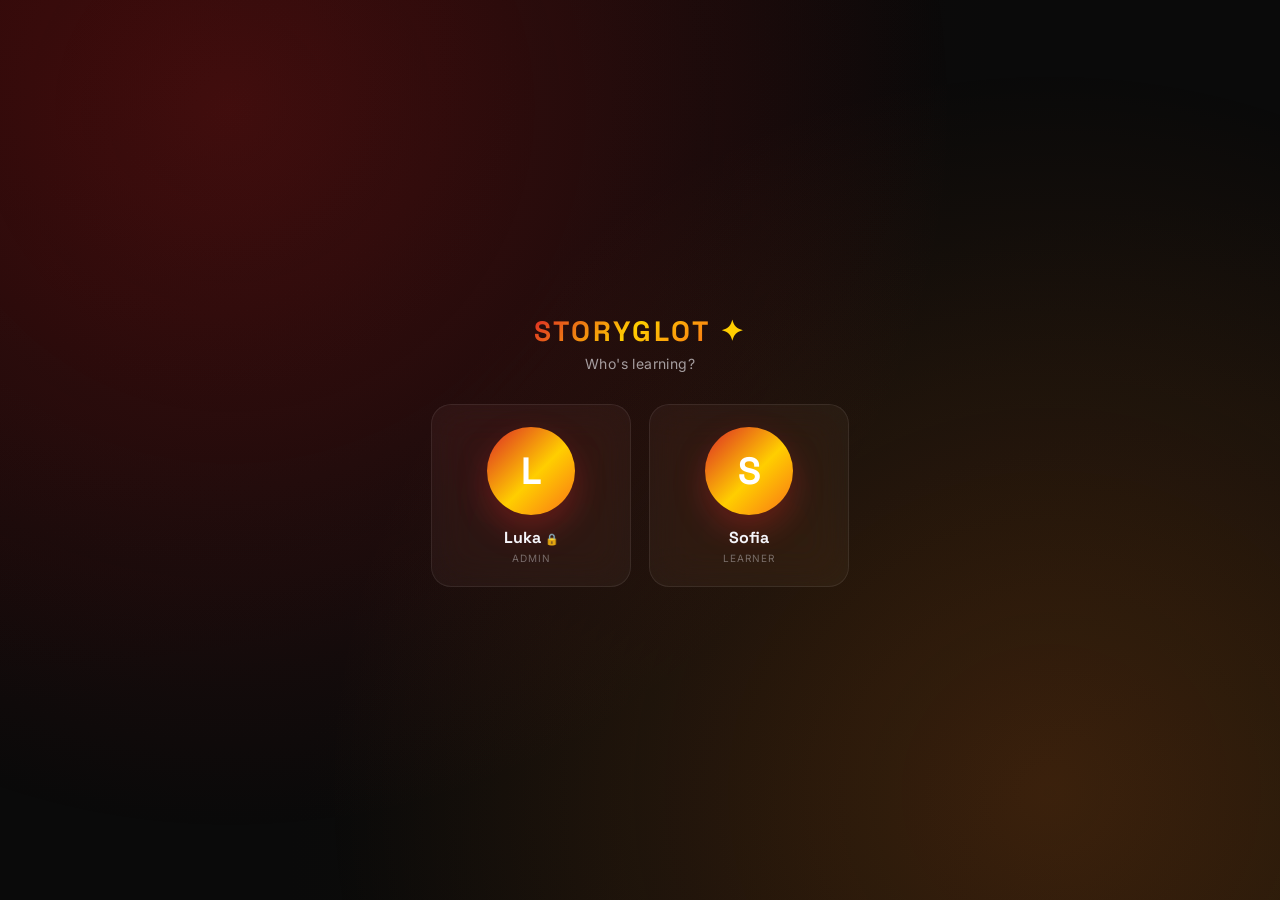
==== index.html @ e78dcaa6 "Add files via upload" ====
<!DOCTYPE html>
<html lang="en">
<head>
  <meta charset="UTF-8">
  <!-- iPad Safari: lock zoom, full-screen capable PWA-style -->
  <meta name="viewport" content="width=device-width, initial-scale=1.0, maximum-scale=1.0, user-scalable=no, viewport-fit=cover">
  <meta name="apple-mobile-web-app-capable" content="yes">
  <meta name="apple-mobile-web-app-status-bar-style" content="black-translucent">
  <meta name="apple-mobile-web-app-title" content="Storyglot">
  <meta name="theme-color" content="#0a0118">
  <link rel="apple-touch-icon" href="[data-uri]">
  <title>Storyglot ✦</title>
  <link rel="preconnect" href="https://fonts.googleapis.com">
  <link rel="preconnect" href="https://fonts.gstatic.com" crossorigin>
  <link href="https://fonts.googleapis.com/css2?family=Space+Grotesk:wght@400;500;600;700&family=Inter:wght@400;500;600&display=swap" rel="stylesheet">
  <style>
    /* ============================================================
       THEME — CSS variables, swapped at runtime per active language.
       applyTheme() in JS rewrites these on :root.
       ============================================================ */
    :root {
      --bg-from: #0a0118;
      --bg-via: #150030;
      --bg-to: #001428;
      --grad-1: #a855f7;
      --grad-2: #ec4899;
      --grad-3: #06b6d4;
      --accent: #a855f7;

      --text: #f5f5fa;
      --text-dim: rgba(245, 245, 250, 0.62);
      --text-soft: rgba(245, 245, 250, 0.38);

      --glass-bg: rgba(255, 255, 255, 0.04);
      --glass-bg-strong: rgba(255, 255, 255, 0.07);
      --glass-border: rgba(255, 255, 255, 0.08);

      --radius-lg: 20px;
      --radius-md: 14px;
      --radius-sm: 10px;
    }

    /* ============================================================
       RESET + BASE
       ============================================================ */
    * { box-sizing: border-box; -webkit-tap-highlight-color: transparent; }
    *:focus { outline: none; }

    html, body {
      margin: 0;
      padding: 0;
      min-height: 100vh;
      color: var(--text);
      font-family: 'Inter', system-ui, -apple-system, BlinkMacSystemFont, sans-serif;
      -webkit-font-smoothing: antialiased;
      -moz-osx-font-smoothing: grayscale;
      overflow-x: hidden;
      overscroll-behavior-y: none;
    }

    body {
      background:
        radial-gradient(ellipse at top left, var(--bg-via), transparent 55%),
        radial-gradient(ellipse at bottom right, var(--bg-to), transparent 55%),
        var(--bg-from);
      background-attachment: fixed;
    }

    /* Soft cosmic glow blobs that follow the active gradient. */
    body::before {
      content: '';
      position: fixed;
      inset: 0;
      pointer-events: none;
      z-index: 0;
      background:
        radial-gradient(circle at 18% 12%, color-mix(in srgb, var(--grad-1) 22%, transparent), transparent 55%),
        radial-gradient(circle at 82% 88%, color-mix(in srgb, var(--grad-3) 18%, transparent), transparent 55%);
    }

    button { font-family: inherit; cursor: pointer; }

    /* ============================================================
       LAYOUT
       ============================================================ */
    #app {
      position: relative;
      z-index: 1;
      max-width: 760px;
      margin: 0 auto;
      padding: 22px 16px 96px;
    }

    .row { display: flex; gap: 10px; }
    .row-tight { display: flex; gap: 6px; }
    .stack { display: flex; flex-direction: column; gap: 12px; }

    /* ============================================================
       GLASS / GRADIENT PRIMITIVES
       ============================================================ */
    .glass {
      background: var(--glass-bg);
      border: 1px solid var(--glass-border);
      backdrop-filter: blur(20px) saturate(140%);
      -webkit-backdrop-filter: blur(20px) saturate(140%);
      border-radius: var(--radius-lg);
    }

    .gradient-text {
      background: linear-gradient(135deg, var(--grad-1), var(--grad-2) 55%, var(--grad-3));
      -webkit-background-clip: text;
      background-clip: text;
      color: transparent;
      -webkit-text-fill-color: transparent;
    }

    .gradient-btn {
      display: inline-flex;
      align-items: center;
      justify-content: center;
      gap: 8px;
      padding: 12px 18px;
      border: none;
      border-radius: var(--radius-md);
      background: linear-gradient(135deg, var(--grad-1), var(--grad-2));
      color: #fff;
      font-family: 'Space Grotesk', sans-serif;
      font-weight: 600;
      font-size: 14px;
      letter-spacing: 0.3px;
      box-shadow: 0 10px 28px color-mix(in srgb, var(--grad-1) 35%, transparent);
      transition: transform 200ms ease, box-shadow 200ms ease, opacity 200ms ease;
    }
    .gradient-btn:active { transform: scale(0.97); }
    .gradient-btn[disabled] { opacity: 0.55; }

    .ghost-btn {
      background: var(--glass-bg);
      border: 1px solid var(--glass-border);
      color: var(--text);
      padding: 10px 14px;
      border-radius: var(--radius-md);
      font-family: 'Space Grotesk', sans-serif;
      font-weight: 500;
      font-size: 13px;
      transition: background 200ms ease, transform 200ms ease;
    }
    .ghost-btn:active { transform: scale(0.97); background: var(--glass-bg-strong); }

    .tag-pill {
      display: inline-block;
      background: rgba(255, 255, 255, 0.06);
      border: 1px solid var(--glass-border);
      padding: 4px 10px;
      border-radius: 999px;
      font-size: 10.5px;
      font-weight: 600;
      letter-spacing: 0.6px;
      text-transform: uppercase;
      color: var(--text-dim);
    }

    /* ============================================================
       HEADER
       ============================================================ */
    .app-header {
      display: flex;
      align-items: center;
      justify-content: space-between;
      margin-bottom: 16px;
    }

    .app-logo {
      font-family: 'Space Grotesk', sans-serif;
      font-size: 22px;
      font-weight: 700;
      letter-spacing: 2px;
    }

    .lang-pill {
      display: inline-flex;
      align-items: center;
      gap: 8px;
      padding: 7px 13px;
      background: var(--glass-bg);
      border: 1px solid var(--glass-border);
      border-radius: 999px;
      backdrop-filter: blur(20px);
      -webkit-backdrop-filter: blur(20px);
      font-family: 'Space Grotesk', sans-serif;
      font-size: 12px;
      font-weight: 600;
      letter-spacing: 0.6px;
      color: var(--text);
      text-transform: uppercase;
    }
    .lang-pill .flag { font-size: 16px; }

    /* ============================================================
       STATS ROW
       ============================================================ */
    .stats {
      display: grid;
      grid-template-columns: repeat(4, 1fr);
      gap: 8px;
      margin-bottom: 16px;
    }

    .stat-pill {
      background: var(--glass-bg);
      border: 1px solid var(--glass-border);
      border-radius: var(--radius-md);
      padding: 12px 8px 10px;
      text-align: center;
      backdrop-filter: blur(20px);
      -webkit-backdrop-filter: blur(20px);
    }
    .stat-pill .label {
      font-size: 9.5px;
      font-weight: 600;
      letter-spacing: 1.1px;
      text-transform: uppercase;
      color: var(--text-soft);
    }
    .stat-pill .value {
      margin-top: 4px;
      font-family: 'Space Grotesk', sans-serif;
      font-size: 22px;
      font-weight: 700;
      line-height: 1;
    }

    /* ============================================================
       TAB BAR
       ============================================================ */
    .tab-bar {
      display: grid;
      grid-template-columns: repeat(4, 1fr);
      gap: 4px;
      padding: 4px;
      background: var(--glass-bg);
      border: 1px solid var(--glass-border);
      border-radius: var(--radius-md);
      backdrop-filter: blur(20px);
      -webkit-backdrop-filter: blur(20px);
      margin-bottom: 18px;
    }
    .tab {
      padding: 10px 0;
      border: none;
      background: transparent;
      color: var(--text-dim);
      border-radius: var(--radius-sm);
      font-family: 'Space Grotesk', sans-serif;
      font-weight: 500;
      font-size: 13px;
      letter-spacing: 0.4px;
      transition: background 200ms ease, color 200ms ease;
    }
    .tab.active {
      background: linear-gradient(135deg, var(--grad-1), var(--grad-2));
      color: #fff;
      box-shadow: 0 6px 18px color-mix(in srgb, var(--grad-1) 30%, transparent);
    }

    /* ============================================================
       LIBRARY — story cards
       ============================================================ */
    .story-card {
      padding: 22px;
      margin-bottom: 14px;
      position: relative;
      overflow: hidden;
    }
    .story-card::before {
      content: '';
      position: absolute;
      top: -50%;
      right: -30%;
      width: 70%;
      height: 200%;
      background: radial-gradient(ellipse, color-mix(in srgb, var(--grad-2) 14%, transparent), transparent 70%);
      pointer-events: none;
    }
    .story-card .tags { margin-bottom: 10px; display: flex; gap: 6px; flex-wrap: wrap; }
    .story-card .story-title {
      font-family: 'Space Grotesk', sans-serif;
      font-size: 28px;
      font-weight: 700;
      line-height: 1.05;
      margin: 4px 0 6px;
    }
    .story-card .story-meta {
      font-size: 13px;
      color: var(--text-dim);
      margin-bottom: 14px;
    }
    .progress {
      height: 6px;
      background: rgba(255, 255, 255, 0.06);
      border-radius: 999px;
      overflow: hidden;
      margin-bottom: 10px;
    }
    .progress-fill {
      height: 100%;
      background: linear-gradient(90deg, var(--grad-1), var(--grad-2), var(--grad-3));
      border-radius: 999px;
      transition: width 250ms ease;
    }
    .story-card .story-foot {
      font-size: 12px;
      color: var(--text-soft);
      margin-bottom: 16px;
    }

    /* ============================================================
       READ TAB
       ============================================================ */
    .read-toggle {
      display: grid;
      grid-template-columns: 1fr 1fr;
      gap: 4px;
      padding: 4px;
      background: var(--glass-bg);
      border: 1px solid var(--glass-border);
      border-radius: var(--radius-md);
      margin-bottom: 16px;
      backdrop-filter: blur(20px);
      -webkit-backdrop-filter: blur(20px);
    }
    .read-toggle button {
      background: transparent;
      border: none;
      padding: 10px 0;
      border-radius: var(--radius-sm);
      color: var(--text-dim);
      font-family: 'Space Grotesk', sans-serif;
      font-weight: 500;
      font-size: 13px;
      transition: background 200ms ease, color 200ms ease;
    }
    .read-toggle button.active {
      background: linear-gradient(135deg, var(--grad-1), var(--grad-2));
      color: #fff;
    }

    .play-bar {
      display: flex;
      gap: 8px;
      align-items: center;
      margin-bottom: 14px;
    }

    .story-prose {
      padding: 22px;
      font-size: 18px;
      line-height: 1.75;
      letter-spacing: 0.1px;
    }
    .story-prose .sent {
      transition: background 200ms ease, color 200ms ease;
      border-radius: 6px;
      padding: 1px 2px;
    }
    .story-prose .sent.active {
      background: linear-gradient(120deg,
        color-mix(in srgb, var(--grad-1) 28%, transparent),
        color-mix(in srgb, var(--grad-2) 28%, transparent));
      color: #fff;
    }

    .english-toggle {
      margin-top: 12px;
      width: 100%;
    }

    .english-block {
      margin-top: 12px;
      padding: 18px;
      font-family: 'Inter', monospace;
      font-size: 14px;
      line-height: 1.7;
      color: var(--text-dim);
      white-space: pre-wrap;
    }

    .sentence-row {
      padding: 14px 16px;
      margin-bottom: 8px;
      cursor: pointer;
      transition: background 200ms ease, transform 200ms ease;
    }
    .sentence-row:active { transform: scale(0.995); }
    .sentence-row.active {
      background: linear-gradient(135deg,
        color-mix(in srgb, var(--grad-1) 16%, transparent),
        color-mix(in srgb, var(--grad-2) 16%, transparent));
      border-color: color-mix(in srgb, var(--accent) 40%, transparent);
    }
    .sentence-row .de {
      font-size: 16px;
      line-height: 1.45;
      font-weight: 500;
    }
    .sentence-row .en {
      font-size: 13px;
      color: var(--text-dim);
      margin-top: 4px;
    }
    .sentence-row .note {
      font-size: 11.5px;
      color: var(--text-dim);
      background: rgba(255, 255, 255, 0.04);
      padding: 7px 10px;
      border-radius: 8px;
      margin-top: 8px;
      border-left: 2px solid var(--grad-1);
      line-height: 1.45;
    }

    .empty-state {
      padding: 40px 22px;
      text-align: center;
      color: var(--text-dim);
      font-size: 14px;
    }
    .empty-state .em-icon {
      font-size: 32px;
      margin-bottom: 10px;
      opacity: 0.6;
    }

    /* ============================================================
       MODAL
       ============================================================ */
    .modal-overlay {
      position: fixed;
      inset: 0;
      z-index: 100;
      background: rgba(0, 0, 0, 0.55);
      backdrop-filter: blur(8px);
      -webkit-backdrop-filter: blur(8px);
      display: flex;
      align-items: center;
      justify-content: center;
      padding: 20px;
    }
    .modal {
      width: 100%;
      max-width: 420px;
      padding: 22px;
    }
    .modal-title {
      font-family: 'Space Grotesk', sans-serif;
      font-size: 20px;
      font-weight: 700;
      margin: 0 0 14px;
    }
    .lang-list { display: flex; flex-direction: column; gap: 8px; margin-bottom: 14px; }
    .lang-row {
      display: flex;
      align-items: center;
      gap: 12px;
      padding: 12px 14px;
      border-radius: var(--radius-md);
      border: 1px solid var(--glass-border);
      background: rgba(255, 255, 255, 0.02);
      transition: background 200ms ease, transform 200ms ease;
    }
    .lang-row:active { transform: scale(0.99); }
    .lang-row.active {
      background: linear-gradient(135deg,
        color-mix(in srgb, var(--grad-1) 18%, transparent),
        color-mix(in srgb, var(--grad-2) 18%, transparent));
      border-color: color-mix(in srgb, var(--accent) 50%, transparent);
      box-shadow: 0 8px 22px color-mix(in srgb, var(--grad-1) 22%, transparent);
    }
    .lang-row .flag { font-size: 22px; }
    .lang-row .name {
      font-family: 'Space Grotesk', sans-serif;
      font-weight: 600;
      font-size: 15px;
    }
    .lang-row .sub {
      font-size: 11px;
      color: var(--text-soft);
      letter-spacing: 0.4px;
      text-transform: uppercase;
    }

    /* ============================================================
       PLACEHOLDER (Cards / Test tabs in chunk 1)
       ============================================================ */
    .placeholder {
      padding: 36px 22px;
      text-align: center;
    }
    .placeholder .ph-title {
      font-family: 'Space Grotesk', sans-serif;
      font-size: 22px;
      font-weight: 700;
      margin: 0 0 6px;
    }
    .placeholder .ph-sub {
      font-size: 13px;
      color: var(--text-dim);
    }

    /* ============================================================
       CARDS + TEST — Chunk 2 additions.
       New classes only; nothing here overrides Chunk 1 styles.
       ============================================================ */
    .card-counter {
      text-align: center;
      font-family: 'Space Grotesk', sans-serif;
      font-size: 11px;
      letter-spacing: 1px;
      color: var(--text-soft);
      text-transform: uppercase;
      margin-bottom: 14px;
    }

    .card-pane {
      padding: 22px;
      margin-bottom: 14px;
      animation: fade-in 200ms ease;
    }
    @keyframes fade-in {
      from { opacity: 0; transform: translateX(8px); }
      to   { opacity: 1; transform: translateX(0); }
    }

    .big-sentence {
      font-family: 'Space Grotesk', sans-serif;
      font-size: 26px;
      font-weight: 600;
      line-height: 1.25;
      text-align: center;
      margin: 8px 0 18px;
      letter-spacing: 0.1px;
    }

    .type-area {
      width: 100%;
      min-height: 88px;
      background: var(--glass-bg-strong);
      border: 1px solid var(--glass-border);
      color: var(--text);
      font-family: inherit;
      font-size: 16px;
      line-height: 1.5;
      padding: 14px 16px;
      border-radius: var(--radius-md);
      resize: none;
      margin-bottom: 14px;
      outline: none;
      -webkit-appearance: none;
    }
    .type-area:focus {
      border-color: var(--accent);
      box-shadow: 0 0 0 2px color-mix(in srgb, var(--accent) 28%, transparent);
    }

    .full-btn { width: 100%; }

    /* Feedback banners — three states for Type, two states for Test. */
    .feedback {
      padding: 12px 14px;
      border-radius: var(--radius-md);
      margin-bottom: 14px;
      font-size: 13.5px;
      font-weight: 500;
      border: 1px solid;
      animation: slide-down 180ms ease;
    }
    @keyframes slide-down {
      from { opacity: 0; transform: translateY(-6px); }
      to   { opacity: 1; transform: translateY(0); }
    }
    .feedback.ok     { background: rgba(34,197,94,0.10);  border-color: rgba(34,197,94,0.32);  color: #d1fae5; }
    .feedback.almost { background: rgba(234,179,8,0.10); border-color: rgba(234,179,8,0.32); color: #fef9c3; }
    .feedback.bad    { background: rgba(239,68,68,0.10); border-color: rgba(239,68,68,0.32); color: #fecaca; }

    /* Inline audio button (small pill). */
    .audio-btn {
      display: inline-flex;
      align-items: center;
      gap: 6px;
      background: var(--glass-bg-strong);
      border: 1px solid var(--glass-border);
      padding: 8px 14px;
      border-radius: 999px;
      color: var(--text);
      font-size: 12px;
      font-weight: 600;
      font-family: 'Space Grotesk', sans-serif;
      letter-spacing: 0.5px;
      transition: transform 200ms ease, box-shadow 200ms ease;
    }
    .audio-btn:active { transform: scale(0.96); }
    .audio-btn.speaking {
      animation: audio-pulse 700ms ease-in-out infinite;
      border-color: color-mix(in srgb, var(--accent) 50%, transparent);
    }
    @keyframes audio-pulse {
      0%, 100% { box-shadow: 0 0 0 0 color-mix(in srgb, var(--accent) 35%, transparent); transform: scale(1); }
      50%      { box-shadow: 0 0 0 8px transparent; transform: scale(1.04); }
    }
    .audio-row {
      display: flex; gap: 8px; justify-content: center;
      margin: 8px 0 12px;
    }

    .note-callout {
      padding: 10px 12px;
      background: rgba(255,255,255,0.04);
      border-left: 2px solid var(--grad-1);
      border-radius: 8px;
      font-size: 12.5px;
      line-height: 1.5;
      color: var(--text-dim);
      margin: 12px 0;
    }

    /* Type mode grade row. */
    .grade-row {
      display: grid;
      grid-template-columns: repeat(4, 1fr);
      gap: 8px;
      margin-top: 6px;
    }
    .grade-btn {
      padding: 14px 0;
      border: 1px solid var(--glass-border);
      border-radius: var(--radius-md);
      background: var(--glass-bg);
      color: var(--text);
      font-family: 'Space Grotesk', sans-serif;
      font-weight: 600;
      font-size: 13px;
      letter-spacing: 0.4px;
      transition: transform 100ms ease, background 200ms ease, box-shadow 200ms ease;
    }
    .grade-btn:active { transform: scale(0.96); }
    .grade-btn .lbl { display: block; }
    .grade-btn .sub {
      display: block;
      font-size: 9.5px;
      font-weight: 500;
      color: var(--text-soft);
      margin-top: 3px;
      letter-spacing: 0.5px;
      text-transform: uppercase;
    }
    .grade-btn.again { box-shadow: inset 0 0 0 1px rgba(239,68,68,0.32); color: #fca5a5; }
    .grade-btn.hard  { box-shadow: inset 0 0 0 1px rgba(249,115,22,0.32); color: #fdba74; }
    .grade-btn.good  { box-shadow: inset 0 0 0 1px rgba(34,197,94,0.32);  color: #86efac; }
    .grade-btn.easy  { box-shadow: inset 0 0 0 1px rgba(59,130,246,0.32); color: #93c5fd; }
    .grade-btn.again:active { background: rgba(239,68,68,0.12); }
    .grade-btn.hard:active  { background: rgba(249,115,22,0.12); }
    .grade-btn.good:active  { background: rgba(34,197,94,0.12); }
    .grade-btn.easy:active  { background: rgba(59,130,246,0.12); }

    /* Speak mode: flip card + swipe state. */
    .flip-card {
      min-height: 240px;
      padding: 28px 22px;
      display: flex;
      flex-direction: column;
      align-items: center;
      justify-content: center;
      gap: 10px;
      text-align: center;
      cursor: pointer;
      user-select: none;
      -webkit-user-select: none;
      touch-action: pan-y;
      transition: transform 220ms ease, opacity 220ms ease, box-shadow 220ms ease, border-color 200ms ease;
      will-change: transform;
    }
    .flip-card .hint { font-size: 12px; color: var(--text-soft); letter-spacing: 0.4px; margin-top: 4px; }
    .flip-card.tint-right { box-shadow: 0 12px 36px rgba(34,197,94,0.32); border-color: rgba(34,197,94,0.45); }
    .flip-card.tint-left  { box-shadow: 0 12px 36px rgba(239,68,68,0.32); border-color: rgba(239,68,68,0.45); }
    .flip-card.commit-right { transform: translateX(120vw) rotate(20deg) !important; opacity: 0; }
    .flip-card.commit-left  { transform: translateX(-120vw) rotate(-20deg) !important; opacity: 0; }

    .wr-row {
      display: grid;
      grid-template-columns: 1fr 1fr;
      gap: 10px;
      margin-top: 14px;
    }
    .wr-btn {
      padding: 16px 0;
      border-radius: var(--radius-md);
      background: var(--glass-bg);
      border: 1px solid var(--glass-border);
      color: var(--text);
      font-family: 'Space Grotesk', sans-serif;
      font-weight: 600;
      font-size: 14px;
      letter-spacing: 0.4px;
      transition: transform 100ms ease, background 200ms ease;
    }
    .wr-btn:active { transform: scale(0.96); }
    .wr-btn.wrong { box-shadow: inset 0 0 0 1px rgba(239,68,68,0.36); color: #fca5a5; }
    .wr-btn.right { box-shadow: inset 0 0 0 1px rgba(34,197,94,0.36); color: #86efac; }
    .wr-btn.wrong:active { background: rgba(239,68,68,0.12); }
    .wr-btn.right:active { background: rgba(34,197,94,0.12); }

    /* Session end. */
    .session-end {
      padding: 36px 22px;
      text-align: center;
    }
    .session-end .se-title {
      font-family: 'Space Grotesk', sans-serif;
      font-size: 24px;
      font-weight: 700;
      margin: 0 0 8px;
    }
    .session-end .se-sub {
      font-size: 14px;
      color: var(--text-dim);
      margin-bottom: 18px;
    }

    /* Test tier-selection cards. */
    .tier-card {
      padding: 22px;
      margin-bottom: 12px;
    }
    .tier-card .tc-title {
      font-family: 'Space Grotesk', sans-serif;
      font-size: 24px;
      font-weight: 700;
      line-height: 1.05;
    }
    .tier-card .tc-rules {
      font-size: 12.5px;
      color: var(--text-dim);
      margin: 6px 0 10px;
      letter-spacing: 0.2px;
    }
    .tier-card .tc-stats {
      font-size: 12px;
      color: var(--text-soft);
      margin-bottom: 14px;
    }
    .tier-card.locked { opacity: 0.55; }
    .tier-card .lock { margin-right: 6px; }

    .trap-callout {
      padding: 12px 14px;
      border-radius: var(--radius-md);
      background: rgba(234,179,8,0.10);
      border: 1px solid rgba(234,179,8,0.32);
      color: #fef9c3;
      font-size: 13px;
      line-height: 1.5;
      margin-top: 12px;
    }

    .celebrate {
      margin: 14px 0;
      padding: 14px 16px;
      border-radius: var(--radius-md);
      background: linear-gradient(135deg,
        color-mix(in srgb, var(--grad-1) 22%, transparent),
        color-mix(in srgb, var(--grad-2) 22%, transparent));
      border: 1px solid color-mix(in srgb, var(--accent) 50%, transparent);
      box-shadow: 0 10px 28px color-mix(in srgb, var(--accent) 28%, transparent);
      font-family: 'Space Grotesk', sans-serif;
      font-weight: 600;
      text-align: center;
    }

    .rule-tag {
      display: inline-block;
      padding: 4px 10px;
      border-radius: 999px;
      background: color-mix(in srgb, var(--accent) 16%, transparent);
      border: 1px solid color-mix(in srgb, var(--accent) 38%, transparent);
      color: var(--text);
      font-family: 'Space Grotesk', sans-serif;
      font-size: 10.5px;
      font-weight: 600;
      letter-spacing: 0.7px;
      text-transform: uppercase;
    }

    /* ============================================================
       CHUNK 3A — Toasts, Settings, Sparkline, Import/Export
       ============================================================ */

    /* Toast stack — fixed bottom-center, slides up. */
    #toast-stack {
      position: fixed;
      left: 50%;
      bottom: 20px;
      transform: translateX(-50%);
      z-index: 200;
      display: flex;
      flex-direction: column;
      gap: 8px;
      pointer-events: none;
      width: min(90vw, 420px);
    }
    .toast {
      pointer-events: auto;
      padding: 12px 16px;
      border-radius: var(--radius-md);
      font-size: 13.5px;
      font-weight: 500;
      line-height: 1.4;
      backdrop-filter: blur(20px);
      -webkit-backdrop-filter: blur(20px);
      animation: toast-up 250ms ease-out;
      border: 1px solid;
    }
    @keyframes toast-up {
      from { opacity: 0; transform: translateY(12px); }
      to   { opacity: 1; transform: translateY(0); }
    }
    .toast.success {
      background: rgba(34,197,94,0.14); border-color: rgba(34,197,94,0.36); color: #d1fae5;
      box-shadow: 0 12px 30px rgba(34,197,94,0.22);
    }
    .toast.error {
      background: rgba(239,68,68,0.14); border-color: rgba(239,68,68,0.36); color: #fecaca;
      box-shadow: 0 12px 30px rgba(239,68,68,0.22);
    }
    .toast.info {
      background: color-mix(in srgb, var(--accent) 16%, transparent);
      border-color: color-mix(in srgb, var(--accent) 40%, transparent);
      color: var(--text);
      box-shadow: 0 12px 30px color-mix(in srgb, var(--accent) 28%, transparent);
    }
    .toast.exiting { animation: toast-down 250ms ease-in forwards; }
    @keyframes toast-down {
      to { opacity: 0; transform: translateY(8px); }
    }

    /* Settings tab — section cards + form rows. */
    .section-card {
      padding: 22px;
      margin-bottom: 14px;
    }
    .section-title {
      font-family: 'Space Grotesk', sans-serif;
      font-size: 18px;
      font-weight: 700;
      margin: 0 0 4px;
    }
    .section-sub {
      font-size: 12px;
      color: var(--text-soft);
      letter-spacing: 0.4px;
      text-transform: uppercase;
      margin-bottom: 14px;
    }
    .form-row { margin-bottom: 14px; }
    .form-row .lbl {
      display: flex;
      justify-content: space-between;
      align-items: baseline;
      font-size: 13px;
      color: var(--text-dim);
      margin-bottom: 6px;
    }
    .form-row .lbl .val {
      font-family: 'Space Grotesk', sans-serif;
      font-weight: 600;
      color: var(--text);
    }
    .form-row input[type=range] {
      -webkit-appearance: none;
      width: 100%;
      height: 6px;
      background: rgba(255,255,255,0.08);
      border-radius: 999px;
      outline: none;
    }
    .form-row input[type=range]::-webkit-slider-thumb {
      -webkit-appearance: none;
      width: 22px; height: 22px;
      border-radius: 50%;
      background: linear-gradient(135deg, var(--grad-1), var(--grad-2));
      cursor: pointer;
      box-shadow: 0 4px 12px color-mix(in srgb, var(--grad-1) 40%, transparent);
    }
    .form-row select {
      width: 100%;
      background: var(--glass-bg-strong);
      border: 1px solid var(--glass-border);
      color: var(--text);
      font-family: inherit;
      font-size: 14px;
      padding: 10px 12px;
      border-radius: var(--radius-md);
      -webkit-appearance: none;
      appearance: none;
    }

    .row-list { display: flex; flex-direction: column; gap: 8px; }
    .item-row {
      display: flex;
      align-items: center;
      gap: 12px;
      padding: 12px 14px;
      border-radius: var(--radius-md);
      border: 1px solid var(--glass-border);
      background: rgba(255,255,255,0.02);
    }
    .item-row .grow { flex: 1; min-width: 0; }
    .item-row .title {
      font-family: 'Space Grotesk', sans-serif;
      font-weight: 600;
      font-size: 14px;
      line-height: 1.2;
    }
    .item-row .meta {
      font-size: 11px;
      color: var(--text-soft);
      letter-spacing: 0.3px;
      margin-top: 2px;
    }
    .item-row .actions { display: flex; gap: 6px; }

    .badge {
      display: inline-block;
      padding: 3px 8px;
      border-radius: 999px;
      font-family: 'Space Grotesk', sans-serif;
      font-size: 9.5px;
      font-weight: 600;
      letter-spacing: 0.6px;
      text-transform: uppercase;
      background: color-mix(in srgb, var(--accent) 18%, transparent);
      border: 1px solid color-mix(in srgb, var(--accent) 36%, transparent);
      color: var(--text);
    }

    .small-btn {
      padding: 6px 10px;
      font-size: 11px;
      border-radius: 8px;
      background: var(--glass-bg);
      border: 1px solid var(--glass-border);
      color: var(--text);
      font-family: 'Space Grotesk', sans-serif;
      font-weight: 600;
      letter-spacing: 0.4px;
      text-transform: uppercase;
    }
    .small-btn.danger { box-shadow: inset 0 0 0 1px rgba(239,68,68,0.36); color: #fca5a5; }
    .small-btn.danger:active { background: rgba(239,68,68,0.12); }

    .btn-row {
      display: flex;
      flex-wrap: wrap;
      gap: 8px;
      margin-top: 6px;
    }

    .danger-btn {
      width: 100%;
      padding: 14px;
      border-radius: var(--radius-md);
      background: rgba(239,68,68,0.08);
      border: 1px solid rgba(239,68,68,0.36);
      color: #fca5a5;
      font-family: 'Space Grotesk', sans-serif;
      font-weight: 600;
      font-size: 14px;
      letter-spacing: 0.4px;
      box-shadow: 0 8px 24px rgba(239,68,68,0.16);
    }
    .danger-btn:active { background: rgba(239,68,68,0.16); }

    .warning-banner {
      padding: 12px 14px;
      border-radius: var(--radius-md);
      background: rgba(234,179,8,0.10);
      border: 1px solid rgba(234,179,8,0.32);
      color: #fef9c3;
      font-size: 13px;
      margin-bottom: 14px;
    }

    /* Modal text input (Reset confirmation, Replace story confirm). */
    .modal input[type=text] {
      width: 100%;
      background: var(--glass-bg-strong);
      border: 1px solid var(--glass-border);
      color: var(--text);
      font-family: inherit;
      font-size: 15px;
      padding: 10px 12px;
      border-radius: var(--radius-md);
      margin: 8px 0 12px;
      -webkit-appearance: none;
      outline: none;
    }
    .modal input[type=text]:focus {
      border-color: var(--accent);
      box-shadow: 0 0 0 2px color-mix(in srgb, var(--accent) 28%, transparent);
    }
    .modal-body p {
      margin: 0 0 10px;
      font-size: 14px;
      line-height: 1.5;
      color: var(--text-dim);
    }

    /* Library Progress section. */
    .progress-section {
      padding: 22px;
      margin-top: 8px;
      margin-bottom: 14px;
    }
    .progress-toggle {
      width: 100%;
      display: flex;
      justify-content: space-between;
      align-items: center;
      background: transparent;
      border: none;
      padding: 0;
      color: var(--text);
      font-family: 'Space Grotesk', sans-serif;
      font-weight: 700;
      font-size: 16px;
      letter-spacing: 0.3px;
    }
    .progress-toggle .arrow { transition: transform 200ms ease; }
    .progress-toggle.open .arrow { transform: rotate(90deg); }
    .progress-body { margin-top: 14px; animation: fade-in 200ms ease; }

    .streak-display {
      text-align: center;
      padding: 10px 0 14px;
    }
    .streak-display .num {
      font-family: 'Space Grotesk', sans-serif;
      font-size: 48px;
      font-weight: 700;
      line-height: 1;
    }
    .streak-display .lbl {
      font-size: 11px;
      letter-spacing: 1px;
      text-transform: uppercase;
      color: var(--text-soft);
      margin-top: 4px;
    }
    .sparkline-wrap {
      width: 100%;
      height: 80px;
      margin: 8px 0 12px;
    }
    .sparkline-wrap svg { width: 100%; height: 100%; display: block; }

    .vocab-line {
      text-align: center;
      font-size: 13px;
      color: var(--text-dim);
      margin: 8px 0 14px;
    }
    .vocab-line .num {
      font-family: 'Space Grotesk', sans-serif;
      font-weight: 700;
      color: var(--text);
    }

    /* Tab bar grows from 4 to 5 to 6 columns. */
    .tab-bar.cols-5 { grid-template-columns: repeat(5, 1fr); }
    .tab-bar.cols-5 .tab { font-size: 12px; padding: 9px 0; }
    .tab-bar.cols-6 { grid-template-columns: repeat(6, 1fr); }
    .tab-bar.cols-6 .tab { font-size: 11.5px; padding: 9px 0; letter-spacing: 0.2px; }

    /* Rules tab — explanation cards with examples + tips. */
    .rule-card {
      padding: 22px;
      margin-bottom: 14px;
    }
    .rule-card .rc-tier {
      display: inline-block;
      padding: 3px 9px;
      border-radius: 999px;
      background: color-mix(in srgb, var(--accent) 14%, transparent);
      border: 1px solid color-mix(in srgb, var(--accent) 32%, transparent);
      font-family: 'Space Grotesk', sans-serif;
      font-size: 10px;
      font-weight: 600;
      letter-spacing: 0.7px;
      text-transform: uppercase;
      color: var(--text);
      margin-bottom: 10px;
    }
    .rule-card .rc-name {
      font-family: 'Space Grotesk', sans-serif;
      font-size: 22px;
      font-weight: 700;
      line-height: 1.1;
      margin-bottom: 12px;
    }
    .rule-card .rc-explain {
      font-size: 14.5px;
      line-height: 1.55;
      color: var(--text);
      margin-bottom: 14px;
    }
    .rule-card .rc-section-label {
      font-family: 'Space Grotesk', sans-serif;
      font-size: 10.5px;
      font-weight: 600;
      letter-spacing: 1px;
      text-transform: uppercase;
      color: var(--text-soft);
      margin: 14px 0 8px;
    }
    .rule-example {
      padding: 10px 12px;
      margin-bottom: 6px;
      background: rgba(255, 255, 255, 0.03);
      border-left: 2px solid var(--grad-2);
      border-radius: 8px;
    }
    .rule-example .ex-de {
      font-size: 14.5px;
      line-height: 1.4;
      font-weight: 500;
    }
    .rule-example .ex-de mark {
      background: linear-gradient(120deg,
        color-mix(in srgb, var(--grad-1) 40%, transparent),
        color-mix(in srgb, var(--grad-2) 40%, transparent));
      color: #fff;
      padding: 1px 5px;
      border-radius: 4px;
      font-weight: 700;
    }
    .rule-example .ex-en {
      font-size: 12.5px;
      color: var(--text-dim);
      margin-top: 3px;
    }
    .rule-example .audio-btn {
      margin-top: 6px;
      font-size: 10.5px;
      padding: 4px 10px;
    }
    .rule-tips {
      list-style: none;
      padding: 0;
      margin: 0;
    }
    .rule-tips li {
      position: relative;
      padding: 4px 0 4px 18px;
      font-size: 13px;
      line-height: 1.5;
      color: var(--text-dim);
    }
    .rule-tips li::before {
      content: '›';
      position: absolute;
      left: 4px;
      top: 4px;
      color: var(--accent);
      font-weight: 700;
      font-size: 14px;
    }

    .tier-divider {
      font-family: 'Space Grotesk', sans-serif;
      font-size: 11px;
      font-weight: 600;
      letter-spacing: 1.4px;
      text-transform: uppercase;
      color: var(--text-soft);
      text-align: center;
      margin: 12px 0 8px;
    }

    /* Paradigm tables inside Rules cards. Horizontal scroll for wide ones. */
    .rule-table-wrap {
      width: 100%;
      overflow-x: auto;
      -webkit-overflow-scrolling: touch;
      margin: 6px 0 4px;
      border-radius: 10px;
      border: 1px solid var(--glass-border);
      background: rgba(255,255,255,0.03);
    }
    .rule-table {
      width: 100%;
      border-collapse: collapse;
      font-family: 'Space Grotesk', sans-serif;
      font-size: 12.5px;
      line-height: 1.45;
    }
    .rule-table th, .rule-table td {
      padding: 8px 10px;
      text-align: left;
      vertical-align: top;
      border-bottom: 1px solid rgba(255,255,255,0.05);
      white-space: nowrap;
    }
    .rule-table th {
      font-size: 10.5px;
      font-weight: 600;
      letter-spacing: 0.6px;
      text-transform: uppercase;
      color: var(--text-soft);
      background: rgba(255,255,255,0.03);
      border-bottom: 1px solid var(--glass-border);
      position: sticky;
      top: 0;
    }
    .rule-table tr:last-child td { border-bottom: none; }
    .rule-table td.rt-label {
      font-weight: 600;
      color: var(--text-dim);
      font-size: 11.5px;
      letter-spacing: 0.3px;
    }
    .rt-note {
      font-size: 11.5px;
      color: var(--text-soft);
      font-style: italic;
      margin: 6px 0 12px;
      line-height: 1.5;
    }

    /* Disabled toggle button (e.g. Vocabulary toggle when story has no vocab). */
    .read-toggle button.tab-disabled {
      opacity: 0.35;
      cursor: not-allowed;
    }
    .read-toggle button[disabled] { cursor: not-allowed; }

    /* Login picker — Netflix-style profile chooser shown on every load. */
    .login-screen {
      position: fixed;
      inset: 0;
      display: flex;
      flex-direction: column;
      align-items: center;
      justify-content: center;
      gap: 32px;
      padding: 40px 20px;
      z-index: 50;
      animation: fade-in 200ms ease;
    }
    .login-screen .greeting {
      text-align: center;
    }
    .login-screen .brand {
      font-family: 'Space Grotesk', sans-serif;
      font-size: 28px;
      font-weight: 700;
      letter-spacing: 3px;
      margin-bottom: 6px;
    }
    .login-screen .ask {
      font-size: 14px;
      color: var(--text-dim);
      letter-spacing: 0.4px;
    }
    .profile-grid {
      display: grid;
      grid-template-columns: repeat(auto-fit, minmax(160px, 200px));
      gap: 18px;
      justify-content: center;
      width: 100%;
      max-width: 720px;
    }
    .profile-card {
      padding: 22px 18px;
      text-align: center;
      cursor: pointer;
      transition: transform 200ms ease, box-shadow 200ms ease, border-color 200ms ease;
      border: 1px solid var(--glass-border);
    }
    .profile-card:active { transform: scale(0.98); }
    .profile-card:hover {
      border-color: color-mix(in srgb, var(--accent) 50%, transparent);
      box-shadow: 0 12px 32px color-mix(in srgb, var(--accent) 22%, transparent);
    }
    .avatar {
      width: 88px;
      height: 88px;
      border-radius: 50%;
      background: linear-gradient(135deg, var(--grad-1), var(--grad-2) 55%, var(--grad-3));
      display: flex;
      align-items: center;
      justify-content: center;
      font-family: 'Space Grotesk', sans-serif;
      font-size: 38px;
      font-weight: 700;
      color: #fff;
      margin: 0 auto 12px;
      box-shadow: 0 14px 32px color-mix(in srgb, var(--grad-1) 32%, transparent);
    }
    .profile-card .pname {
      font-family: 'Space Grotesk', sans-serif;
      font-size: 16px;
      font-weight: 700;
      margin-bottom: 4px;
    }
    .profile-card .prole {
      font-size: 10px;
      letter-spacing: 1px;
      text-transform: uppercase;
      color: var(--text-soft);
    }
    .profile-card .lock-badge {
      display: inline-block;
      margin-left: 4px;
      font-size: 11px;
    }

    /* Hide the main app while showing the login screen — saves a render
       pass but also stops handlers below from grabbing focus. */
    body.locked #app, body.locked #toast-stack { display: none; }

    /* ============================================================
       RESPONSIVE — small phone tweaks (mostly iPad-first)
       ============================================================ */
    @media (max-width: 380px) {
      .stat-pill .value { font-size: 19px; }
      .story-card .story-title { font-size: 24px; }
      .story-prose { font-size: 16px; }
      .big-sentence { font-size: 22px; }
      .grade-btn { font-size: 12px; }
      .tab-bar.cols-5 .tab { font-size: 10.5px; letter-spacing: 0.2px; }
      .streak-display .num { font-size: 40px; }
    }
  </style>
</head>
<body>
  <div id="app"></div>
  <div id="modal-root"></div>
  <div id="toast-stack"></div>

  <script>
  (() => {
    'use strict';

    /* ============================================================
       CONSTANTS
       ============================================================ */
    const STORAGE_KEY = 'germanApp.v1';
    const CURRENT_SCHEMA = 3;
    const MASTERED_INTERVAL_DAYS = 21;

    /* ------------------------------------------------------------
       BUILT-IN LANGUAGES — German theme + metadata. The shape here
       must match what an "uploaded language" JSON would also use.
       ------------------------------------------------------------ */
    /* ------------------------------------------------------------
       THEME PRESETS — picker options in Settings → Languages.
       Each language stores its own `theme.*`; the picker just rewrites
       those fields. "Custom" is implicit (shown when no preset matches).
       ------------------------------------------------------------ */
    const THEME_PRESETS = {
      flag_de: {
        name: 'German Flag',
        theme: {
          gradient1: '#dc2626', gradient2: '#ffce00', gradient3: '#f97316',
          bgFrom:   '#0a0a0a', bgVia: '#1a0606', bgTo: '#14110a',
          accent:   '#ffce00'
        }
      },
      flag_it: {
        // Italian Tricolore — green, cream-white, red. Pure white reads
        // too hot on a dark cosmic UI, so the middle stop is a warm
        // cream that bridges the green↔red gradient cleanly.
        name: 'Italian Flag',
        theme: {
          gradient1: '#009e49', gradient2: '#fef9c3', gradient3: '#ce2b37',
          bgFrom:   '#0a0a0a', bgVia: '#061509', bgTo: '#14060a',
          accent:   '#009e49'
        }
      },
      cosmic: {
        name: 'Cosmic',
        theme: {
          gradient1: '#a855f7', gradient2: '#ec4899', gradient3: '#06b6d4',
          bgFrom:   '#0a0118', bgVia: '#150030', bgTo: '#001428',
          accent:   '#a855f7'
        }
      },
      sunset: {
        name: 'Sunset',
        theme: {
          gradient1: '#f97316', gradient2: '#ec4899', gradient3: '#fbbf24',
          bgFrom:   '#1a0a00', bgVia: '#2a0f1a', bgTo: '#0a0500',
          accent:   '#f97316'
        }
      },
      ocean: {
        name: 'Ocean',
        theme: {
          gradient1: '#0ea5e9', gradient2: '#06b6d4', gradient3: '#10b981',
          bgFrom:   '#001428', bgVia: '#001f3f', bgTo: '#001a14',
          accent:   '#06b6d4'
        }
      },
      forest: {
        name: 'Forest',
        theme: {
          gradient1: '#10b981', gradient2: '#84cc16', gradient3: '#22d3ee',
          bgFrom:   '#03110a', bgVia: '#0a1f15', bgTo: '#001a14',
          accent:   '#10b981'
        }
      }
    };

    // Match a stored language theme to a preset id (or null = Custom).
    function matchPresetId(theme) {
      if (!theme) return null;
      for (const [id, p] of Object.entries(THEME_PRESETS)) {
        const t = p.theme;
        if (t.gradient1 === theme.gradient1 &&
            t.gradient2 === theme.gradient2 &&
            t.gradient3 === theme.gradient3 &&
            t.bgFrom   === theme.bgFrom   &&
            t.bgVia    === theme.bgVia    &&
            t.bgTo     === theme.bgTo     &&
            t.accent   === theme.accent) return id;
      }
      return null;
    }

    const BUILTIN_LANGUAGES = {
      de: {
        id: 'de',
        name: 'German',
        flag: '🇩🇪',
        ttsLang: 'de-DE',
        // German default = flag-inspired (red + gold + bridge orange) on
        // a near-black backbone. The Cosmic preset is preserved for
        // users who preferred the chunk-1 purple/pink/cyan look.
        theme: { ...THEME_PRESETS.flag_de.theme }
      }
    };

    /* ------------------------------------------------------------
       BUILT-IN STORY 1 — embedded as JS literal. Identical shape
       to ~/german-app/story-1.json so the same ingestion code can
       handle uploaded stories later.
       ------------------------------------------------------------ */
    const BUILTIN_STORY_1 = {
      schemaVersion: 1,
      languageId: 'de',
      id: 'story-1',
      _storyVersion: 3,  // v3: vocabulary[] + rule.table additions
      title: 'Ein neuer Tag',
      level: 'A1',
      order: 1,
      grammarFocus: ['verb-second', 'accusative', 'possessives', 'separable verbs', 'modal verbs', 'weil clauses', 'dative prepositions'],
      sentences: [
        { de: 'Ich heiße Max.', en: 'My name is Max.', note: 'Verb-second position. Reflexive verb sich heißen.' },
        { de: 'Ich bin dreißig Jahre alt und ich wohne in Berlin.', en: 'I am thirty years old and I live in Berlin.', note: null },
        { de: 'Ich habe eine Schwester.', en: 'I have a sister.', note: 'Accusative: eine Schwester (feminine, no change from nominative).' },
        { de: 'Sie heißt Anna.', en: 'Her name is Anna.', note: null },
        { de: 'Anna ist sehr nett.', en: 'Anna is very nice.', note: null },
        { de: 'Heute ist Montag.', en: 'Today is Monday.', note: 'Time expression first → verb still in 2nd position.' },
        { de: 'Es ist sieben Uhr.', en: 'It is seven o\'clock.', note: null },
        { de: 'Ich stehe auf und ich gehe in die Küche.', en: 'I get up and I go into the kitchen.', note: 'Separable verb: aufstehen → stehe ... auf.' },
        { de: 'Ich mache Kaffee.', en: 'I make coffee.', note: null },
        { de: 'Der Kaffee ist heiß und schwarz.', en: 'The coffee is hot and black.', note: null },
        { de: 'Ich trinke den Kaffee langsam.', en: 'I drink the coffee slowly.', note: 'Accusative: der → den (masculine direct object).' },
        { de: 'Ich esse auch ein Brot mit Butter.', en: 'I also eat bread with butter.', note: 'Mit + dative.' },
        { de: 'Das Brot ist frisch.', en: 'The bread is fresh.', note: null },
        { de: 'Meine Wohnung ist klein, aber schön.', en: 'My apartment is small but beautiful.', note: 'Possessive: meine (feminine, agrees with Wohnung).' },
        { de: 'Sie hat ein Zimmer, eine Küche und ein Bad.', en: 'It has a room, a kitchen and a bathroom.', note: null },
        { de: 'Das Fenster ist groß.', en: 'The window is big.', note: null },
        { de: 'Ich sehe den Himmel.', en: 'I see the sky.', note: 'Accusative: der Himmel → den Himmel.' },
        { de: 'Der Himmel ist blau heute.', en: 'The sky is blue today.', note: null },
        { de: 'Um acht Uhr fahre ich zur Arbeit.', en: 'At eight o\'clock I drive to work.', note: 'Time first, verb 2nd, subject after verb. Zur = zu der (dative contraction).' },
        { de: 'Ich nehme das Fahrrad, weil das Wetter gut ist.', en: 'I take the bicycle because the weather is good.', note: 'Weil sends verb to the END of the clause.' },
        { de: 'Mein Büro ist nicht weit.', en: 'My office is not far.', note: null },
        { de: 'Ich arbeite in einer Bank.', en: 'I work in a bank.', note: 'In + dative (location): einer Bank.' },
        { de: 'Meine Arbeit ist interessant, aber manchmal schwer.', en: 'My work is interesting but sometimes hard.', note: null },
        { de: 'Im Büro sage ich Guten Morgen zu meinen Kollegen.', en: 'In the office I say good morning to my colleagues.', note: 'Zu + dative plural: meinen Kollegen.' },
        { de: 'Mein Chef heißt Herr Weber.', en: 'My boss is called Mr. Weber.', note: null },
        { de: 'Er ist alt und streng, aber fair.', en: 'He is old and strict, but fair.', note: null },
        { de: 'Ich mag ihn.', en: 'I like him.', note: 'Accusative pronoun: er → ihn.' },
        { de: 'Ich sitze an meinem Tisch und ich lese E-Mails.', en: 'I sit at my desk and I read emails.', note: 'An + dative: meinem Tisch (location).' },
        { de: 'Ich schreibe auch viele E-Mails.', en: 'I also write many emails.', note: null },
        { de: 'Der Computer ist neu und schnell.', en: 'The computer is new and fast.', note: null },
        { de: 'Um zwölf Uhr habe ich Hunger.', en: 'At twelve o\'clock I am hungry.', note: null },
        { de: 'Ich gehe in ein Restaurant mit meiner Kollegin Lisa.', en: 'I go to a restaurant with my colleague Lisa.', note: null },
        { de: 'Lisa ist jung und lustig.', en: 'Lisa is young and funny.', note: null },
        { de: 'Sie spricht viel.', en: 'She talks a lot.', note: null },
        { de: 'Ich esse eine Suppe und einen Salat.', en: 'I eat a soup and a salad.', note: 'Accusative: einen Salat (masculine direct object).' },
        { de: 'Lisa isst eine Pizza.', en: 'Lisa eats a pizza.', note: null },
        { de: 'Wir trinken Wasser.', en: 'We drink water.', note: null },
        { de: 'Das Essen ist lecker.', en: 'The food is delicious.', note: null },
        { de: 'Was machst du am Wochenende?', en: 'What are you doing on the weekend?', note: null },
        { de: 'Ich besuche meine Eltern.', en: 'I visit my parents.', note: null },
        { de: 'Sie wohnen in München.', en: 'They live in Munich.', note: null },
        { de: 'Ich bleibe hier.', en: 'I stay here.', note: null },
        { de: 'Ich möchte ein Buch lesen und einen Film sehen.', en: 'I want to read a book and watch a film.', note: 'Modal verb möchten sends infinitives (lesen, sehen) to the END.' },
        { de: 'Am Nachmittag arbeite ich weiter.', en: 'In the afternoon I keep working.', note: null },
        { de: 'Ich habe ein Meeting mit Herrn Weber.', en: 'I have a meeting with Mr. Weber.', note: null },
        { de: 'Wir sprechen über ein neues Projekt.', en: 'We talk about a new project.', note: null },
        { de: 'Das Projekt ist groß und wichtig.', en: 'The project is big and important.', note: null },
        { de: 'Ich kann viel lernen.', en: 'I can learn a lot.', note: 'Modal verb können sends infinitive lernen to the END.' },
        { de: 'Um sechs Uhr fahre ich nach Hause.', en: 'At six o\'clock I drive home.', note: null },
        { de: 'Ich bin müde, aber glücklich.', en: 'I am tired but happy.', note: null },
        { de: 'Zu Hause koche ich Nudeln mit Tomaten.', en: 'At home I cook noodles with tomatoes.', note: null },
        { de: 'Ich höre Musik.', en: 'I listen to music.', note: null },
        { de: 'Die Musik ist schön und ruhig.', en: 'The music is beautiful and calm.', note: null },
        { de: 'Anna ruft mich an.', en: 'Anna calls me.', note: 'Separable verb anrufen → ruft ... an.' },
        { de: 'Hallo Max! Wie geht es dir?', en: 'Hello Max! How are you?', note: 'Dir = dative of du.' },
        { de: 'Gut, danke. Und dir?', en: 'Good, thanks. And you?', note: null },
        { de: 'Auch gut. Kommst du am Samstag zu uns?', en: 'Also good. Are you coming to us on Saturday?', note: null },
        { de: 'Ja, gerne. Ich bringe Wein.', en: 'Yes, gladly. I will bring wine.', note: null },
        { de: 'Ich lese ein Buch.', en: 'I read a book.', note: null },
        { de: 'Das Buch ist auf Deutsch.', en: 'The book is in German.', note: null },
        { de: 'Es ist nicht einfach, aber ich verstehe viel.', en: 'It is not easy, but I understand a lot.', note: null },
        { de: 'Ich lerne jeden Tag neue Wörter.', en: 'I learn new words every day.', note: null },
        { de: 'Um elf Uhr gehe ich ins Bett.', en: 'At eleven o\'clock I go to bed.', note: null },
        { de: 'Morgen ist auch ein Arbeitstag.', en: 'Tomorrow is also a workday.', note: null },
        { de: 'Ich schlafe schnell ein.', en: 'I fall asleep quickly.', note: 'Separable verb einschlafen → schlafe ... ein.' },
        { de: 'Das Leben ist gut.', en: 'Life is good.', note: null }
      ],
      vocabulary: [
        { de: 'Kaffee',     en: 'coffee',                pos: 'noun', gender: 'der', plural: 'Kaffees',    note: null },
        { de: 'Schwester',  en: 'sister',                pos: 'noun', gender: 'die', plural: 'Schwestern', note: null },
        { de: 'Bruder',     en: 'brother',               pos: 'noun', gender: 'der', plural: 'Brüder',     note: 'Umlaut in plural.' },
        { de: 'Wohnung',    en: 'apartment',             pos: 'noun', gender: 'die', plural: 'Wohnungen',  note: null },
        { de: 'Küche',      en: 'kitchen',               pos: 'noun', gender: 'die', plural: 'Küchen',     note: null },
        { de: 'Arbeit',     en: 'work, job',             pos: 'noun', gender: 'die', plural: 'Arbeiten',   note: null },
        { de: 'Büro',       en: 'office',                pos: 'noun', gender: 'das', plural: 'Büros',      note: null },
        { de: 'Chef',       en: 'boss',                  pos: 'noun', gender: 'der', plural: 'Chefs',      note: "Pronounced 'shef'." },
        { de: 'Buch',       en: 'book',                  pos: 'noun', gender: 'das', plural: 'Bücher',     note: 'Umlaut in plural.' },
        { de: 'Wasser',     en: 'water',                 pos: 'noun', gender: 'das', plural: null,         note: 'Usually uncountable.' },
        { de: 'Essen',      en: 'food, meal',            pos: 'noun', gender: 'das', plural: null,         note: "Also the infinitive 'to eat'." },
        { de: 'Wochenende', en: 'weekend',               pos: 'noun', gender: 'das', plural: 'Wochenenden',note: null },
        { de: 'Eltern',     en: 'parents',               pos: 'noun', gender: 'die', plural: 'Eltern',     note: 'Plural-only noun.' },
        { de: 'Wein',       en: 'wine',                  pos: 'noun', gender: 'der', plural: 'Weine',      note: null },
        { de: 'Wetter',     en: 'weather',               pos: 'noun', gender: 'das', plural: null,         note: null },
        { de: 'heißen',     en: 'to be called, named',   pos: 'verb', gender: null, plural: null, note: 'ich heiße, du heißt, er heißt.' },
        { de: 'wohnen',     en: 'to live, reside',       pos: 'verb', gender: null, plural: null, note: 'Regular -en. ich wohne, du wohnst.' },
        { de: 'sein',       en: 'to be',                 pos: 'verb', gender: null, plural: null, note: 'Highly irregular. ich bin, du bist, er ist, wir sind, ihr seid, sie sind.' },
        { de: 'haben',      en: 'to have',               pos: 'verb', gender: null, plural: null, note: 'Irregular. ich habe, du hast, er hat, wir haben.' },
        { de: 'machen',     en: 'to make, to do',        pos: 'verb', gender: null, plural: null, note: 'Regular. ich mache, du machst.' },
        { de: 'trinken',    en: 'to drink',              pos: 'verb', gender: null, plural: null, note: 'Regular. ich trinke, du trinkst.' },
        { de: 'essen',      en: 'to eat',                pos: 'verb', gender: null, plural: null, note: 'Stem-changing: ich esse, du isst, er isst.' },
        { de: 'gehen',      en: 'to go, to walk',        pos: 'verb', gender: null, plural: null, note: 'Regular. ich gehe, du gehst.' },
        { de: 'fahren',     en: 'to drive, travel',      pos: 'verb', gender: null, plural: null, note: 'Stem-changing: ich fahre, du fährst, er fährt.' },
        { de: 'arbeiten',   en: 'to work',               pos: 'verb', gender: null, plural: null, note: 'Adds -e- in some forms: du arbeitest, er arbeitet.' },
        { de: 'lesen',      en: 'to read',               pos: 'verb', gender: null, plural: null, note: 'Stem-changing: ich lese, du liest, er liest.' },
        { de: 'möchten',    en: 'would like to',         pos: 'verb', gender: null, plural: null, note: 'Modal verb. Sends the infinitive to the END of the clause.' },
        { de: 'können',     en: 'can, to be able to',    pos: 'verb', gender: null, plural: null, note: 'Modal. ich kann, du kannst, er kann.' },
        { de: 'lernen',     en: 'to learn',              pos: 'verb', gender: null, plural: null, note: 'Regular. ich lerne, du lernst.' },
        { de: 'anrufen',    en: 'to call (on the phone)',pos: 'verb', gender: null, plural: null, note: 'Separable: ich rufe ... an.' },
        { de: 'gut',        en: 'good',                  pos: 'adjective', gender: null, plural: null, note: null },
        { de: 'schön',      en: 'beautiful, nice',       pos: 'adjective', gender: null, plural: null, note: null },
        { de: 'groß',       en: 'big, large, tall',      pos: 'adjective', gender: null, plural: null, note: null },
        { de: 'klein',      en: 'small, little',         pos: 'adjective', gender: null, plural: null, note: null },
        { de: 'neu',        en: 'new',                   pos: 'adjective', gender: null, plural: null, note: null },
        { de: 'alt',        en: 'old',                   pos: 'adjective', gender: null, plural: null, note: null },
        { de: 'müde',       en: 'tired',                 pos: 'adjective', gender: null, plural: null, note: null },
        { de: 'glücklich',  en: 'happy',                 pos: 'adjective', gender: null, plural: null, note: null },
        { de: 'lecker',     en: 'delicious, tasty',      pos: 'adjective', gender: null, plural: null, note: null },
        { de: 'wichtig',    en: 'important',             pos: 'adjective', gender: null, plural: null, note: null }
      ],
      grammarRules: [
        {
          name: 'Verb-Second Position',
          tier: 1,
          desc: 'In main clauses the verb is always the 2nd element of the sentence, regardless of what comes first. If a time expression or other phrase comes first, the subject moves after the verb.',
          longExplanation: "Imagine the verb has a magnet. In a German main clause, the verb always sits in the second 'slot' — but a slot can hold more than one word. If you put a time word like 'Heute' (today) first, the verb still has to be slot 2, so the subject ('I') has to move to slot 3.",
          examples: [
            { de: 'Ich heiße Max.', en: 'My name is Max.', highlight: 'heiße' },
            { de: 'Heute trinke ich Kaffee.', en: 'Today I drink coffee.', highlight: 'trinke' },
            { de: 'Um acht Uhr fahre ich zur Arbeit.', en: "At eight o'clock I drive to work.", highlight: 'fahre' }
          ],
          tips: [
            "Slot 1 = whatever you put first (time, place, subject — doesn't matter).",
            'Slot 2 = always the conjugated verb. Always.',
            'Subordinate clauses (weil, dass) flip this — verb goes to the END instead.'
          ]
        },
        {
          name: 'Accusative Articles',
          tier: 1,
          desc: 'Masculine articles flip in the accusative: der to den, ein to einen, mein to meinen. Feminine, neuter, and plural do NOT change. Used for direct objects.',
          longExplanation: "When something is the 'object' of an action — what gets eaten, drunk, seen — German changes the masculine 'der/ein/mein' to 'den/einen/meinen'. Feminine, neuter, and plural articles don't change at all. So you only have to remember one column.",
          examples: [
            { de: 'Ich trinke den Kaffee.', en: 'I drink the coffee.', highlight: 'den' },
            { de: 'Ich sehe einen Mann.', en: 'I see a man.', highlight: 'einen' },
            { de: 'Ich esse eine Suppe.', en: 'I eat a soup.', highlight: 'eine' }
          ],
          tips: [
            'Only masculine articles change. Feminine (die/eine), neuter (das/ein), plural (die) stay the same.',
            'Pattern: r → n. der→den, ein→einen, mein→meinen, kein→keinen.'
          ],
          table: {
            title: 'Articles: Nominative vs Accusative',
            headers: ['Case', 'Masculine ★', 'Feminine', 'Neuter', 'Plural'],
            rows: [
              ['Nominative (subject)', 'der / ein / mein',     'die / eine / meine', 'das / ein / mein', 'die / — / meine'],
              ['Accusative (object)',  'den / einen / meinen', 'die / eine / meine', 'das / ein / mein', 'die / — / meine']
            ],
            note: '★ Only the masculine column changes. Memorize that one column.'
          }
        },
        {
          name: 'Possessives',
          tier: 1,
          desc: 'mein/meine/mein follow the gender and case of the noun they describe. They behave like ein-words.',
          longExplanation: 'Possessive words like mein (my), dein (your), sein (his) work exactly like the indefinite article ein. They take the same endings depending on what they describe — masculine, feminine, neuter, or plural — and change again in the accusative.',
          examples: [
            { de: 'Mein Buch ist neu.', en: 'My book is new.', highlight: 'Mein' },
            { de: 'Meine Schwester ist nett.', en: 'My sister is nice.', highlight: 'Meine' },
            { de: 'Ich liebe meinen Bruder.', en: 'I love my brother.', highlight: 'meinen' }
          ],
          tips: [
            "If you can use 'ein' there, you can use 'mein' there with the same ending.",
            'mein (m./n. nominative), meine (f./pl.), meinen (m. accusative).'
          ],
          table: {
            title: 'mein endings (same pattern for dein, sein, ihr, unser, euer, kein)',
            headers: ['Case', 'Masculine ★', 'Feminine', 'Neuter', 'Plural'],
            rows: [
              ['Nominative', 'mein',    'meine', 'mein', 'meine'],
              ['Accusative', 'meinen',  'meine', 'mein', 'meine']
            ],
            note: 'Same endings as ein-words. ★ Only masculine accusative adds -en.'
          }
        },
        {
          name: 'Separable Verbs',
          tier: 2,
          desc: 'Verbs like aufstehen, anrufen, einschlafen split when conjugated: the prefix goes to the END of the clause.',
          longExplanation: "Some German verbs have a prefix that splits off when you conjugate them. Think of the prefix as the verb's 'tail' — it falls off the verb and goes to the very end of the clause. The verb itself stays in slot 2 like normal.",
          examples: [
            { de: "Ich stehe um sieben Uhr auf.", en: "I get up at seven o'clock.", highlight: 'auf' },
            { de: 'Anna ruft mich an.', en: 'Anna calls me.', highlight: 'an' },
            { de: 'Ich schlafe schnell ein.', en: 'I fall asleep quickly.', highlight: 'ein' }
          ],
          tips: [
            'Common separable prefixes: auf-, an-, ein-, aus-, mit-, zu-, ab-, vor-.',
            'The prefix goes to the very END of the clause, not next to the verb.',
            'In dictionaries the verb is listed in its full form: aufstehen, anrufen, einschlafen.'
          ],
          table: {
            title: 'Common separable verbs',
            headers: ['Infinitive', 'Meaning', 'Conjugated (ich)'],
            rows: [
              ['aufstehen',   'to get up',          'ich stehe ... auf'],
              ['anrufen',     'to call (phone)',    'ich rufe ... an'],
              ['einschlafen', 'to fall asleep',     'ich schlafe ... ein'],
              ['ausgehen',    'to go out',          'ich gehe ... aus'],
              ['mitkommen',   'to come along',      'ich komme ... mit'],
              ['zumachen',    'to close (something)', 'ich mache ... zu']
            ],
            note: null
          }
        },
        {
          name: 'Modal Verbs',
          tier: 2,
          desc: 'Modal verbs (möchten, können, müssen, wollen, sollen, dürfen) send the main verb (infinitive) to the END of the clause.',
          longExplanation: 'Modal verbs — können (can), möchten (would like), müssen (must), wollen (want), sollen (should), dürfen (may) — describe HOW an action happens. The conjugated modal stays in slot 2, but the actual main verb shifts to the very end of the clause in its plain (infinitive) form.',
          examples: [
            { de: 'Ich kann viel lernen.', en: 'I can learn a lot.', highlight: 'lernen' },
            { de: 'Ich möchte ein Buch lesen.', en: 'I want to read a book.', highlight: 'lesen' },
            { de: 'Wir müssen jetzt gehen.', en: 'We have to go now.', highlight: 'gehen' }
          ],
          tips: [
            'Two verbs in the sentence? Modal in slot 2, infinitive at the END.',
            'Infinitive = unchanged dictionary form (lesen, gehen, lernen) — never conjugated when it follows a modal.'
          ],
          table: {
            title: 'Modal verbs — present tense conjugation',
            headers: ['', 'können (can)', 'müssen (must)', 'wollen (want)', 'möchten (would like)'],
            rows: [
              ['ich',       'kann',   'muss',   'will',   'möchte'],
              ['du',        'kannst', 'musst',  'willst', 'möchtest'],
              ['er/sie/es', 'kann',   'muss',   'will',   'möchte'],
              ['wir',       'können', 'müssen', 'wollen', 'möchten'],
              ['ihr',       'könnt',  'müsst',  'wollt',  'möchtet'],
              ['sie/Sie',   'können', 'müssen', 'wollen', 'möchten']
            ],
            note: 'Notice ich and er/sie/es share the same form — that is a hallmark of modal verbs.'
          }
        },
        {
          name: 'Subordinate Clauses with weil',
          tier: 3,
          desc: 'The conjunction weil (because) sends the conjugated verb to the END of its clause. Comma always required before weil.',
          longExplanation: "The word 'weil' (because) starts a subordinate clause — a clause that depends on a main clause. Subordinate clauses follow a different rule from main clauses: the conjugated verb has to go all the way to the END of the clause. And don't forget the comma before 'weil'.",
          examples: [
            { de: 'Ich bleibe zu Hause, weil ich müde bin.', en: 'I stay home because I am tired.', highlight: 'bin' },
            { de: 'Er trinkt Kaffee, weil das Wetter kalt ist.', en: 'He drinks coffee because the weather is cold.', highlight: 'ist' },
            { de: 'Ich nehme das Fahrrad, weil das Wetter gut ist.', en: 'I take the bicycle because the weather is good.', highlight: 'ist' }
          ],
          tips: [
            'weil → comma, then verb at the END.',
            'Other subordinating conjunctions work the same way: dass (that), wenn (if/when), ob (whether), obwohl (although).',
            "The MAIN clause keeps verb-2. Only the 'weil' clause flips."
          ]
        },
        {
          name: 'Dative Prepositions',
          tier: 3,
          desc: 'The prepositions mit, zu, von, bei, nach, aus always take dative case. Watch for contractions: zu+dem=zum, zu+der=zur, von+dem=vom.',
          longExplanation: "Six prepositions ALWAYS take the dative case: mit (with), zu (to), von (from), bei (at/near), nach (after/to), aus (out of). When you use one, the noun's article shifts — der → dem, die → der, das → dem, plural → den (and the noun adds -n if it isn't already plural). Memorize these six and you're set.",
          examples: [
            { de: 'Ich gehe mit meinem Freund.', en: 'I go with my friend.', highlight: 'meinem' },
            { de: 'Ich fahre zur Arbeit.', en: 'I drive to work.', highlight: 'zur' },
            { de: 'Sie kommt aus dem Haus.', en: 'She comes out of the house.', highlight: 'dem' }
          ],
          tips: [
            'Memorize the six: mit, zu, von, bei, nach, aus.',
            'Common contractions: zu+dem=zum, zu+der=zur, von+dem=vom, bei+dem=beim.',
            'Dative endings: m → dem, f → der, n → dem, pl → den (+ -n on the noun if not already plural).'
          ],
          table: {
            title: 'Dative endings + common contractions',
            headers: ['', 'Masculine', 'Feminine', 'Neuter', 'Plural'],
            rows: [
              ['Article',        'dem',     'der',     'dem',     'den + -n'],
              ['mein',           'meinem',  'meiner',  'meinem',  'meinen'],
              ['zu + article',   'zum',     'zur',     'zum',     'zu den'],
              ['von + article',  'vom',     'von der', 'vom',     'von den'],
              ['bei + article',  'beim',    'bei der', 'beim',    'bei den']
            ],
            note: 'Plural nouns also get -n added (mit den Kindern, with the children).'
          }
        }
      ],
      grammarTests: [
        { tier: 1, rule: 'Verb-Second Position', en: 'Today I drink coffee.', de: 'Heute trinke ich Kaffee.', trap: null },
        { tier: 1, rule: 'Verb-Second Position', en: 'At seven o\'clock I get up.', de: 'Um sieben Uhr stehe ich auf.', trap: null },
        { tier: 1, rule: 'Accusative Articles', en: 'I see the boss.', de: 'Ich sehe den Chef.', trap: null },
        { tier: 1, rule: 'Accusative Articles', en: 'I drink the water.', de: 'Ich trinke das Wasser.', trap: 'das stays das (neuter doesn\'t change in accusative).' },
        { tier: 1, rule: 'Possessives', en: 'My sister is nice.', de: 'Meine Schwester ist nett.', trap: null },
        { tier: 1, rule: 'Possessives', en: 'My book is new.', de: 'Mein Buch ist neu.', trap: null },
        { tier: 2, rule: 'Separable Verbs', en: 'I call Anna.', de: 'Ich rufe Anna an.', trap: null },
        { tier: 2, rule: 'Separable Verbs', en: 'She gets up at eight.', de: 'Sie steht um acht auf.', trap: null },
        { tier: 2, rule: 'Modal Verbs', en: 'I want to drink coffee.', de: 'Ich möchte Kaffee trinken.', trap: null },
        { tier: 2, rule: 'Modal Verbs', en: 'I can read the book.', de: 'Ich kann das Buch lesen.', trap: null },
        { tier: 3, rule: 'Subordinate Clauses with weil', en: 'I am happy because the weather is good.', de: 'Ich bin glücklich, weil das Wetter gut ist.', trap: null },
        { tier: 3, rule: 'Subordinate Clauses with weil', en: 'I drink coffee because I am tired.', de: 'Ich trinke Kaffee, weil ich müde bin.', trap: '\'bin\' goes to the END after weil.' },
        { tier: 3, rule: 'Dative Prepositions', en: 'I work with my colleague.', de: 'Ich arbeite mit meiner Kollegin.', trap: null },
        { tier: 3, rule: 'Dative Prepositions', en: 'I drive to the work.', de: 'Ich fahre zur Arbeit.', trap: 'zu + der → zur (contraction).' }
      ]
    };

    /* ============================================================
       MIGRATION FRAMEWORK
       Even with only v1 today, this is wired up so future versions
       just need entries like `migrations[2] = (data) => { ... }`.
       ============================================================ */
    const migrations = {
      // v1 → v2: split `attempts`/`correct` so tier-unlock gating uses
      // first-attempt counters only (prevents grinding the same wrong test
      // until memorized). Historical entries are assumed to have been first
      // attempts since chunk-2 had no retry tracking.
      2: (data) => {
        if (data.testAttempts) {
          for (const k in data.testAttempts) {
            const r = data.testAttempts[k];
            if (r.firstAttempts === undefined)        r.firstAttempts = r.attempts || 0;
            if (r.firstAttemptsCorrect === undefined) r.firstAttemptsCorrect = r.correct || 0;
          }
        }
        return data;
      },
      // v2 → v3: introduce a multi-user model. The previous root-level
      // per-user fields (cards, testAttempts, sessions, settings,
      // languages, activeLanguageId) collapse under `users.luka` so the
      // existing learner keeps every shred of progress. Sofia is seeded
      // empty for the family iPad use case. After this migration, code
      // accesses per-user fields through a Proxy that routes to the
      // active user automatically.
      3: (data) => {
        const luka = {
          id: 'luka', name: 'Luka', role: 'admin', password: '1234',
          activeLanguageId: data.activeLanguageId || 'de',
          languages:    data.languages    || {},
          cards:        data.cards        || {},
          testAttempts: data.testAttempts || {},
          sessions:     data.sessions     || [],
          settings:     data.settings     || { theme: 'dark', newPerDay: 10, dailyCap: 30, cardMode: 'type', ttsRate: 0.9 }
        };
        const sofia = {
          id: 'sofia', name: 'Sofia', role: 'user', password: '',
          activeLanguageId: 'de',
          languages: {},
          cards: {}, testAttempts: {}, sessions: [],
          settings: { theme: 'dark', newPerDay: 10, dailyCap: 30, cardMode: 'type', ttsRate: 0.9 }
        };
        const out = {
          schemaVersion: 3,
          activeUserId: 'luka',
          users: { luka, sofia },
          // Global content stays at root.
          storiesData: data.storiesData || {},
          testPacks:   data.testPacks   || {},
          lastBackup:  data.lastBackup  ?? null
        };
        return out;
      },
    };

    function migrate(data) {
      while (data.schemaVersion < CURRENT_SCHEMA) {
        const next = data.schemaVersion + 1;
        const fn = migrations[next];
        if (!fn) {
          // No migration registered — bump version anyway to avoid lockup.
          data.schemaVersion = next;
          continue;
        }
        data = fn(data);
        data.schemaVersion = next;
      }
      return data;
    }

    /* ============================================================
       STORAGE
       ============================================================ */
    /* ------------------------------------------------------------
       Multi-user state (chunk 3a-patch / pre-3b).
       Per-user fields live under users[uid]; global content (story
       data, test packs, last backup) lives at root. A Proxy routes
       reads/writes of per-user fields to the active user, so existing
       code that says `state.cards`, `state.languages`, etc. keeps
       working without a refactor.
       ------------------------------------------------------------ */
    const PER_USER_FIELDS = new Set(['cards', 'testAttempts', 'sessions', 'settings', 'languages', 'activeLanguageId']);

    function makeDefaultUser(id, name, role, password) {
      return {
        id, name, role, password,
        activeLanguageId: 'de',
        languages: {},
        cards: {},
        testAttempts: {},
        sessions: [],
        settings: { theme: 'dark', newPerDay: 10, dailyCap: 30, cardMode: 'type', ttsRate: 0.9 }
      };
    }

    function defaultState() {
      return {
        schemaVersion: CURRENT_SCHEMA,
        activeUserId: 'luka',
        users: {
          luka:  makeDefaultUser('luka',  'Luka',  'admin', '1234'),
          sofia: makeDefaultUser('sofia', 'Sofia', 'user',  '')
        },
        storiesData: {},
        testPacks: {},
        lastBackup: null
      };
    }

    function getActiveUser(s) {
      const raw = s || rawState;
      return raw && raw.users ? raw.users[raw.activeUserId] : null;
    }

    function makeStateProxy(rawTarget) {
      const FALLBACK = { cards: {}, testAttempts: {}, sessions: [], settings: {}, languages: {}, activeLanguageId: null };
      return new Proxy(rawTarget, {
        get(target, prop) {
          if (PER_USER_FIELDS.has(prop)) {
            const user = target.users && target.users[target.activeUserId];
            if (!user) return FALLBACK[prop];
            return user[prop];
          }
          return target[prop];
        },
        set(target, prop, value) {
          if (PER_USER_FIELDS.has(prop)) {
            const user = target.users && target.users[target.activeUserId];
            if (user) user[prop] = value;
            return true;
          }
          target[prop] = value;
          return true;
        },
        has(target, prop) {
          if (PER_USER_FIELDS.has(prop)) return true;
          return prop in target;
        }
      });
    }

    function loadState() {
      const raw = localStorage.getItem(STORAGE_KEY);
      if (!raw) return defaultState();
      try {
        let data = JSON.parse(raw);
        if (typeof data !== 'object' || data === null) return defaultState();
        if (typeof data.schemaVersion !== 'number') data.schemaVersion = 0;
        return migrate(data);
      } catch {
        return defaultState();
      }
    }

    function saveState() {
      try {
        // Persist the underlying rawState (the Proxy is a pass-through
        // for serialization, but referencing rawState directly is more
        // explicit and avoids surprises if Proxy traps change later).
        const raw = (typeof rawState !== 'undefined' ? rawState : state);
        localStorage.setItem(STORAGE_KEY, JSON.stringify(raw));
      } catch (e) {
        console.warn('saveState failed', e);
      }
    }

    /* ------------------------------------------------------------
       ensureBuiltins — register German + Story 1 if missing.
       NEVER overwrites user data. New built-ins added in future
       app versions get auto-installed without nuking progress.
       ------------------------------------------------------------ */
    // ensureBuiltins — make sure each USER has German registered with
    // current built-in metadata, story-1 in their stories list, and the
    // built-in story content is up to date in the global storiesData.
    function ensureBuiltins(s) {
      s.users = s.users || {};
      // Make sure at least the admin user exists (defensive; migrations
      // create users.luka but a hand-edited backup might lack it).
      if (Object.keys(s.users).length === 0) {
        s.users.luka = makeDefaultUser('luka', 'Luka', 'admin', '1234');
      }
      if (!s.activeUserId || !s.users[s.activeUserId]) {
        s.activeUserId = 'luka' in s.users ? 'luka' : Object.keys(s.users)[0];
      }

      for (const uid in s.users) {
        const user = s.users[uid];
        user.languages = user.languages || {};
        if (!user.languages.de) {
          user.languages.de = {
            ...BUILTIN_LANGUAGES.de,
            stories: [],
            lastTab: 'library',
            lastStoryId: null,
            readMode: 'full'
          };
        } else {
          const lang = user.languages.de;
          lang.theme = lang.theme || BUILTIN_LANGUAGES.de.theme;
          lang.ttsLang = lang.ttsLang || BUILTIN_LANGUAGES.de.ttsLang;
          lang.flag = lang.flag || BUILTIN_LANGUAGES.de.flag;
          lang.name = lang.name || BUILTIN_LANGUAGES.de.name;
          if (!Array.isArray(lang.stories)) lang.stories = [];
          if (!lang.lastTab) lang.lastTab = 'library';
          if (lang.lastStoryId === undefined) lang.lastStoryId = null;
          if (!lang.readMode) lang.readMode = 'full';
        }
        if (!user.languages.de.stories.includes('story-1')) {
          user.languages.de.stories.push('story-1');
        }
        // Per-user one-time flag-theme refresh.
        if (user.languages.de.themeVersion === undefined) {
          user.languages.de.theme = { ...THEME_PRESETS.flag_de.theme };
          user.languages.de.themeVersion = 1;
        }
      }

      // Global story content: refresh the built-in story when its
      // _storyVersion has advanced (additive rule content). Sentences
      // don't change, so per-user card indices stay valid.
      const storedStory = s.storiesData['de::story-1'];
      const storedVer = (storedStory && storedStory._storyVersion) || 1;
      const builtinVer = BUILTIN_STORY_1._storyVersion || 1;
      if (!storedStory || storedVer < builtinVer) {
        s.storiesData['de::story-1'] = BUILTIN_STORY_1;
      }
    }

    /* ------------------------------------------------------------
       ensureCards — append-only seeding across every user. Each user
       gets their own card record per (langId, storyId, sentenceIdx);
       existing cards are never modified.
       ------------------------------------------------------------ */
    function ensureCards(s) {
      const newCard = () => ({
        ef: 2.5, interval: 0, reps: 0, nextReview: null,
        totalReviews: 0, correctReviews: 0, lastReviewed: null
      });
      for (const uid in s.users) {
        const user = s.users[uid];
        user.cards = user.cards || {};
        const langs = user.languages || {};
        for (const langId in langs) {
          const lang = langs[langId];
          if (!Array.isArray(lang.stories)) continue;

          for (const storyId of lang.stories) {
            const storyKey = `${langId}::${storyId}`;
            const story = s.storiesData[storyKey];
            if (!story) continue;

            // Sentence cards: id = `${langId}::${storyId}::${idx}`
            if (Array.isArray(story.sentences)) {
              story.sentences.forEach((_, idx) => {
                const cardId = `${langId}::${storyId}::${idx}`;
                if (!user.cards[cardId]) user.cards[cardId] = newCard();
              });
            }
            // Vocabulary cards (chunk-3a-patch): separate namespace so
            // they're tracked independently from sentence cards.
            // id = `${langId}::${storyId}::vocab::${idx}`
            if (Array.isArray(story.vocabulary)) {
              story.vocabulary.forEach((_, idx) => {
                const cardId = `${langId}::${storyId}::vocab::${idx}`;
                if (!user.cards[cardId]) user.cards[cardId] = newCard();
              });
            }
          }
        }
      }
    }

    /* ============================================================
       STATS HELPERS
       ============================================================ */
    function todayKey() {
      const d = new Date();
      const y = d.getFullYear();
      const m = String(d.getMonth() + 1).padStart(2, '0');
      const dd = String(d.getDate()).padStart(2, '0');
      return `${y}-${m}-${dd}`;
    }

    function getStreak(s) {
      if (!Array.isArray(s.sessions) || s.sessions.length === 0) return 0;
      const dates = new Set(s.sessions.map(x => x.date));
      let streak = 0;
      const cur = new Date();
      // Walk back day-by-day until we hit a missing day.
      while (true) {
        const y = cur.getFullYear();
        const m = String(cur.getMonth() + 1).padStart(2, '0');
        const dd = String(cur.getDate()).padStart(2, '0');
        const key = `${y}-${m}-${dd}`;
        if (dates.has(key)) {
          streak++;
          cur.setDate(cur.getDate() - 1);
        } else {
          break;
        }
      }
      return streak;
    }

    /**
     * Walks all cards belonging to a (langId, optional storyId) prefix.
     * Returns counts: { new, due, mastered, total }.
     */
    function getStats(s, langId, storyId) {
      const now = Date.now();
      const prefix = storyId ? `${langId}::${storyId}::` : `${langId}::`;
      let n = 0, due = 0, mastered = 0, total = 0;
      for (const cardId in s.cards) {
        if (!cardId.startsWith(prefix)) continue;
        const c = s.cards[cardId];
        total++;
        if (c.reps === 0 && c.nextReview === null) {
          n++;
        } else if (c.nextReview !== null && c.nextReview <= now) {
          due++;
        }
        if (c.interval >= MASTERED_INTERVAL_DAYS) mastered++;
      }
      return { new: n, due, mastered, total };
    }

    /* ============================================================
       CHUNK 2 HELPERS — Levenshtein, normalize, SM-2, queue build,
       tier unlock, session activity logging.
       ============================================================ */
    function levenshtein(a, b) {
      const m = a.length, n = b.length;
      if (!m) return n; if (!n) return m;
      const dp = Array.from({ length: m + 1 }, () => new Array(n + 1).fill(0));
      for (let i = 0; i <= m; i++) dp[i][0] = i;
      for (let j = 0; j <= n; j++) dp[0][j] = j;
      for (let i = 1; i <= m; i++) for (let j = 1; j <= n; j++)
        dp[i][j] = a[i-1] === b[j-1] ? dp[i-1][j-1] : 1 + Math.min(dp[i-1][j], dp[i][j-1], dp[i-1][j-1]);
      return dp[m][n];
    }

    function normalize(s) {
      return s.trim().toLowerCase().replace(/[.,!?;:'"]/g, '').replace(/\s+/g, ' ');
    }

    // SM-2: mutates `card` in place. quality is the user-facing 1..4.
    function sm2(card, quality) {
      const q = [0, 2, 3, 4, 5][quality];
      card.totalReviews++;
      card.lastReviewed = Date.now();
      if (q >= 3) {
        card.correctReviews++;
        if (card.reps === 0) card.interval = 1;
        else if (card.reps === 1) card.interval = 6;
        else card.interval = Math.round(card.interval * card.ef);
        card.reps++;
      } else {
        card.reps = 0;
        card.interval = 1;
      }
      card.ef = Math.max(1.3, card.ef + (0.1 - (5 - q) * (0.08 + (5 - q) * 0.02)));
      card.nextReview = Date.now() + card.interval * 86400000;
    }

    // Build a study queue: due cards + new cards (capped), then shuffled.
    // Build the SRS queue for a story. `source` selects which card
    // namespace to study: 'sentences' (sentence cards, the default
    // since chunk 1) or 'vocabulary' (word cards, chunk-3a-patch).
    // The two namespaces are independent — separate due/new pools.
    function buildCardQueue(languageId, storyId, source) {
      source = source || 'sentences';
      const storyPrefix = `${languageId}::${storyId}::`;
      const vocabMarker = '::vocab::';
      const allCards = Object.entries(state.cards)
        .filter(([k]) => {
          if (!k.startsWith(storyPrefix)) return false;
          const isVocab = k.includes(vocabMarker);
          return source === 'vocabulary' ? isVocab : !isVocab;
        })
        .map(([id, card]) => ({ id, ...card }));
      const now = Date.now();
      const due = allCards.filter(c => c.reps > 0 && c.nextReview !== null && c.nextReview <= now);
      const newC = allCards.filter(c => c.reps === 0 && c.nextReview === null)
        .slice(0, state.settings.newPerDay);
      let queue = [...due, ...newC].slice(0, state.settings.dailyCap);
      for (let i = queue.length - 1; i > 0; i--) {
        const j = Math.floor(Math.random() * (i + 1));
        [queue[i], queue[j]] = [queue[j], queue[i]];
      }
      return queue;
    }

    // Resolve a card's underlying content (sentence or vocab item)
    // from its id. Returns { type: 'sentence' | 'vocab', item, idx }.
    function getCardContent(cardId, story) {
      const parts = cardId.split('::');
      if (parts[2] === 'vocab') {
        const idx = parseInt(parts[3], 10);
        return { type: 'vocab', item: (story.vocabulary || [])[idx], idx };
      }
      const idx = parseInt(parts[2], 10);
      return { type: 'sentence', item: (story.sentences || [])[idx], idx };
    }

    // Tier 1 always unlocked. Tier N (N>1) unlocks when prev tier has
    // ≥20 FIRST-ATTEMPT answers at ≥80% first-attempt accuracy. Retry
    // attempts inflate lifetime stats (shown in the UI) but are excluded
    // here to prevent grinding the same wrong test until memorized.
    function tierUnlocked(tier, languageId, storyId) {
      if (tier === 1) return true;
      const prevTier = tier - 1;
      const prefix = `${languageId}::${storyId}::tier${prevTier}::`;
      const records = Object.entries(state.testAttempts)
        .filter(([k]) => k.startsWith(prefix))
        .map(([, v]) => v);
      const totalFirst   = records.reduce((a, x) => a + (x.firstAttempts        || 0), 0);
      const correctFirst = records.reduce((a, x) => a + (x.firstAttemptsCorrect || 0), 0);
      if (totalFirst < 20) return false;
      return (correctFirst / totalFirst) >= 0.8;
    }

    // Append (or update) today's session record so the streak counter
    // ticks and session-correctness stats accumulate.
    function logActivity(langId, storyId, correct) {
      const today = todayKey();
      let s = state.sessions.find(x =>
        x.date === today && x.languageId === langId && x.storyId === storyId);
      if (!s) {
        s = { date: today, count: 0, correct: 0, languageId: langId, storyId: storyId };
        state.sessions.push(s);
      }
      s.count++;
      if (correct) s.correct++;
    }

    // Settings live per-user in v3. Backfill defaults for every user.
    function ensureSettings(s) {
      for (const uid in (s.users || {})) {
        const user = s.users[uid];
        user.settings = user.settings || {};
        if (user.settings.newPerDay === undefined) user.settings.newPerDay = 10;
        if (user.settings.dailyCap  === undefined) user.settings.dailyCap  = 30;
        if (!user.settings.cardMode) user.settings.cardMode = 'type';
        if (!user.settings.cardSource) user.settings.cardSource = 'sentences';
        if (user.settings.ttsRate   === undefined) user.settings.ttsRate   = 0.9;
        if (user.settings.theme     === undefined) user.settings.theme     = 'dark';
      }
    }

    // Chunk 3a runtime defaults — global fields. Idempotent.
    function ensureChunk3a(s) {
      if (!s.testPacks) s.testPacks = {};
      if (s.lastBackup === undefined) s.lastBackup = null;
    }

    // testAttempts is per-user in v3. Walk every user and rewrite any
    // remaining 4-part keys to 5-part `lang::story::tierN::builtin::idx`.
    function migrateTestAttempts(s) {
      for (const uid in (s.users || {})) {
        const user = s.users[uid];
        if (!user.testAttempts) { user.testAttempts = {}; continue; }
        let migrated = 0;
        const updated = {};
        for (const [key, val] of Object.entries(user.testAttempts)) {
          const parts = key.split('::');
          if (parts.length === 4) {
            const [lang, story, tier, idx] = parts;
            updated[`${lang}::${story}::${tier}::builtin::${idx}`] = val;
            migrated++;
          } else {
            updated[key] = val;
          }
        }
        if (migrated > 0) user.testAttempts = updated;
      }
    }

    /* ============================================================
       CHUNK 3A — Toasts, file I/O, validators, backup, modals.
       ============================================================ */

    // Toast stack — auto-dismiss after 3s, slide-down exit animation.
    function showToast(message, variant = 'info') {
      const stack = document.getElementById('toast-stack');
      if (!stack) return;
      const t = document.createElement('div');
      t.className = `toast ${variant}`;
      t.textContent = message;
      stack.appendChild(t);
      setTimeout(() => {
        t.classList.add('exiting');
        setTimeout(() => t.remove(), 250);
      }, 3000);
    }

    // Open a native file picker, parse JSON, hand off to callback.
    function importJSONFile(callback) {
      const input = document.createElement('input');
      input.type = 'file';
      input.accept = '.json,application/json';
      input.onchange = (e) => {
        const file = e.target.files[0];
        if (!file) return;
        const reader = new FileReader();
        reader.onload = () => {
          try {
            const data = JSON.parse(reader.result);
            callback(data);
          } catch {
            showToast('Invalid JSON file', 'error');
          }
        };
        reader.onerror = () => showToast('Could not read file', 'error');
        reader.readAsText(file);
      };
      input.click();
    }

    // Trigger a browser download of a string blob.
    function downloadBlob(filename, text, mime = 'application/json') {
      const blob = new Blob([text], { type: mime });
      const url = URL.createObjectURL(blob);
      const a = document.createElement('a');
      a.href = url;
      a.download = filename;
      document.body.appendChild(a);
      a.click();
      a.remove();
      URL.revokeObjectURL(url);
    }

    /* ---------- Validators — return { valid, errors[] } ---------- */
    const HEX6 = /^#[0-9a-fA-F]{6}$/;
    const LANG_ID_RE = /^[a-z]{2,5}$/;
    const STORY_ID_RE = /^story-[a-z0-9-]+$/;
    const PACK_ID_RE = /^[a-z0-9-]+$/;
    const THEME_FIELDS = ['gradient1', 'gradient2', 'gradient3', 'bgFrom', 'bgVia', 'bgTo', 'accent'];

    function validateLanguage(json) {
      const errors = [];
      if (!json || typeof json !== 'object') errors.push('Not a JSON object');
      else {
        if (json.schemaVersion !== 1) errors.push('schemaVersion must be 1');
        if (!LANG_ID_RE.test(json.id || '')) errors.push('id must match /^[a-z]{2,5}$/');
        if (state.languages[json.id]) errors.push(`Language "${json.id}" already exists`);
        if (!json.name || typeof json.name !== 'string') errors.push('name required');
        if (!json.flag || typeof json.flag !== 'string') errors.push('flag required');
        if (!json.ttsLang || typeof json.ttsLang !== 'string') errors.push('ttsLang required');
        if (!json.theme || typeof json.theme !== 'object') errors.push('theme object required');
        else {
          for (const f of THEME_FIELDS) {
            if (!HEX6.test(json.theme[f] || '')) errors.push(`theme.${f} must be a 6-digit hex color`);
          }
        }
      }
      return { valid: errors.length === 0, errors };
    }

    function validateStory(json) {
      const errors = [];
      if (!json || typeof json !== 'object') errors.push('Not a JSON object');
      else {
        if (json.schemaVersion !== 1) errors.push('schemaVersion must be 1');
        if (!json.languageId || !state.languages[json.languageId])
          errors.push(`languageId "${json.languageId}" not installed`);
        if (!STORY_ID_RE.test(json.id || '')) errors.push('id must match /^story-[a-z0-9-]+$/');
        if (!json.title || typeof json.title !== 'string') errors.push('title required');
        if (!json.level || typeof json.level !== 'string') errors.push('level required');
        if (!Array.isArray(json.sentences) || json.sentences.length === 0)
          errors.push('sentences[] non-empty required');
        else json.sentences.forEach((s, i) => {
          if (!s || typeof s.de !== 'string' || typeof s.en !== 'string')
            errors.push(`sentences[${i}] needs de + en strings`);
        });
        if (!Array.isArray(json.grammarRules)) errors.push('grammarRules[] required');
        else json.grammarRules.forEach((r, i) => {
          if (!r.name) errors.push(`grammarRules[${i}].name required`);
          if (![1, 2, 3].includes(r.tier)) errors.push(`grammarRules[${i}].tier must be 1, 2, or 3`);
          if (!r.desc) errors.push(`grammarRules[${i}].desc required`);
          // Optional Rules-tab fields (chunk-3a-patch). Validate shape if
          // present; missing is fine — old story JSONs stay valid.
          if (r.longExplanation !== undefined && typeof r.longExplanation !== 'string')
            errors.push(`grammarRules[${i}].longExplanation must be a string`);
          if (r.examples !== undefined) {
            if (!Array.isArray(r.examples)) errors.push(`grammarRules[${i}].examples must be an array`);
            else r.examples.forEach((ex, j) => {
              if (!ex || typeof ex.de !== 'string' || typeof ex.en !== 'string')
                errors.push(`grammarRules[${i}].examples[${j}] needs de + en strings`);
            });
          }
          if (r.tips !== undefined && !Array.isArray(r.tips))
            errors.push(`grammarRules[${i}].tips must be an array of strings`);
          // Optional `table` for paradigm-friendly rules. Shape:
          // { title?: str, headers: [str], rows: [[str]], note?: str }.
          if (r.table !== undefined) {
            const t = r.table;
            if (!t || typeof t !== 'object') errors.push(`grammarRules[${i}].table must be an object`);
            else {
              if (!Array.isArray(t.headers)) errors.push(`grammarRules[${i}].table.headers must be an array`);
              if (!Array.isArray(t.rows)) errors.push(`grammarRules[${i}].table.rows must be a 2D array`);
              else t.rows.forEach((row, k) => {
                if (!Array.isArray(row)) errors.push(`grammarRules[${i}].table.rows[${k}] must be an array`);
              });
            }
          }
        });
        // Optional vocabulary[] — author-curated word list. Each item
        // needs `de` + `en`; everything else is optional metadata.
        if (json.vocabulary !== undefined) {
          if (!Array.isArray(json.vocabulary)) errors.push('vocabulary must be an array');
          else json.vocabulary.forEach((v, i) => {
            if (!v || typeof v.de !== 'string' || typeof v.en !== 'string')
              errors.push(`vocabulary[${i}] needs de + en strings`);
          });
        }
        if (!Array.isArray(json.grammarTests)) errors.push('grammarTests[] required');
        else json.grammarTests.forEach((t, i) => {
          if (![1, 2, 3].includes(t.tier)) errors.push(`grammarTests[${i}].tier must be 1, 2, or 3`);
          if (!t.rule) errors.push(`grammarTests[${i}].rule required`);
          if (!t.en || !t.de) errors.push(`grammarTests[${i}] needs en + de`);
        });
      }
      return { valid: errors.length === 0, errors };
    }

    function validateTestPack(json) {
      const errors = [];
      const warnings = [];
      if (!json || typeof json !== 'object') errors.push('Not a JSON object');
      else {
        if (json.schemaVersion !== 1) errors.push('schemaVersion must be 1');
        if (json.type !== 'test-pack') errors.push('type must be "test-pack"');
        if (!json.languageId || !state.languages[json.languageId])
          errors.push(`languageId "${json.languageId}" not installed`);
        const story = json.languageId && json.storyId
          ? state.storiesData[`${json.languageId}::${json.storyId}`] : null;
        if (!story) errors.push(`storyId "${json.storyId}" not found under that language`);
        if (!PACK_ID_RE.test(json.id || '')) errors.push('id must match /^[a-z0-9-]+$/');
        if (json.languageId && state.testPacks[`${json.languageId}::${json.id}`])
          errors.push(`Test pack "${json.id}" already exists for this language`);
        if (!Array.isArray(json.tests) || json.tests.length === 0)
          errors.push('tests[] non-empty required');
        else json.tests.forEach((t, i) => {
          if (![1, 2, 3].includes(t.tier)) errors.push(`tests[${i}].tier must be 1, 2, or 3`);
          if (!t.rule) errors.push(`tests[${i}].rule required`);
          if (!t.en || !t.de) errors.push(`tests[${i}] needs en + de`);
        });
        // Soft-warn when rule names don't match the story's grammarRules.
        if (story && Array.isArray(json.tests)) {
          const known = new Set(story.grammarRules.map(r => r.name));
          for (const t of json.tests) {
            if (t.rule && !known.has(t.rule)) {
              warnings.push(`Rule "${t.rule}" is not in this story's grammarRules`);
              break;
            }
          }
        }
      }
      return { valid: errors.length === 0, errors, warnings };
    }

    /* ---------- Generic modal helpers ---------- */
    function closeModal() {
      document.getElementById('modal-root').innerHTML = '';
    }

    // Yes/no confirmation modal — resolves true on confirm, false on cancel.
    function confirmModal({ title, body, confirmLabel = 'Confirm', danger = false }) {
      return new Promise((resolve) => {
        const root = document.getElementById('modal-root');
        const btnClass = danger ? 'danger-btn' : 'gradient-btn';
        root.innerHTML = `
          <div class="modal-overlay" id="modal-overlay">
            <div class="glass modal">
              <div class="modal-title">${escapeHtml(title)}</div>
              <div class="modal-body"><p>${body}</p></div>
              <div class="btn-row">
                <button class="ghost-btn" id="m-cancel" style="flex:1">Cancel</button>
                <button class="${btnClass}" id="m-confirm" style="flex:1">${escapeHtml(confirmLabel)}</button>
              </div>
            </div>
          </div>`;
        const finish = (val) => { closeModal(); resolve(val); };
        document.getElementById('modal-overlay').addEventListener('click', (e) => {
          if (e.target.id === 'modal-overlay') finish(false);
        });
        document.getElementById('m-cancel').addEventListener('click', () => finish(false));
        document.getElementById('m-confirm').addEventListener('click', () => finish(true));
      });
    }

    // Text-confirmation modal — user must type `expected` to confirm.
    function textConfirmModal({ title, body, expected, confirmLabel = 'Confirm' }) {
      return new Promise((resolve) => {
        const root = document.getElementById('modal-root');
        root.innerHTML = `
          <div class="modal-overlay" id="modal-overlay">
            <div class="glass modal">
              <div class="modal-title">${escapeHtml(title)}</div>
              <div class="modal-body">
                <p>${body}</p>
                <input type="text" id="m-input" autocapitalize="characters" autocorrect="off" autocomplete="off" spellcheck="false" placeholder="${escapeHtml(expected)}">
              </div>
              <div class="btn-row">
                <button class="ghost-btn" id="m-cancel" style="flex:1">Cancel</button>
                <button class="danger-btn" id="m-confirm" style="flex:1" disabled>${escapeHtml(confirmLabel)}</button>
              </div>
            </div>
          </div>`;
        const inp = document.getElementById('m-input');
        const cBtn = document.getElementById('m-confirm');
        const finish = (val) => { closeModal(); resolve(val); };
        inp.addEventListener('input', () => {
          cBtn.disabled = inp.value.trim() !== expected;
          cBtn.style.opacity = cBtn.disabled ? '0.5' : '1';
        });
        document.getElementById('modal-overlay').addEventListener('click', (e) => {
          if (e.target.id === 'modal-overlay') finish(false);
        });
        document.getElementById('m-cancel').addEventListener('click', () => finish(false));
        cBtn.addEventListener('click', () => {
          if (!cBtn.disabled) finish(true);
        });
        try { inp.focus(); } catch {}
      });
    }

    /* ---------- Backup export / import ---------- */
    function exportBackup() {
      state.lastBackup = Date.now();
      saveState();
      const date = new Date().toISOString().slice(0, 10);
      downloadBlob(`storyglot-backup-${date}.json`, JSON.stringify(state, null, 2));
      showToast('Backup exported', 'success');
      render();
    }

    async function importBackup(data) {
      if (!data || typeof data !== 'object') {
        showToast('Backup file is not valid JSON', 'error');
        return;
      }
      const ver = typeof data.schemaVersion === 'number' ? data.schemaVersion : 0;
      if (ver > CURRENT_SCHEMA) {
        showToast('Backup is from a newer version. Please update the app.', 'error');
        return;
      }
      const ok = await confirmModal({
        title: 'Replace all data?',
        body: 'This will overwrite ALL current progress, languages, and stories with the imported backup. This cannot be undone.',
        confirmLabel: 'Replace',
        danger: true
      });
      if (!ok) return;
      try {
        let migrated = data;
        if (ver < CURRENT_SCHEMA) migrated = migrate(migrated);
        ensureBuiltins(migrated);
        ensureSettings(migrated);
        ensureChunk3a(migrated);
        migrateTestAttempts(migrated);
        ensureCards(migrated);
        replaceRawState(migrated);     // mutate in place — proxy keeps working
        cardSession = null;
        testSession = null;
        loggedIn = false;              // imported backup may have a different user; force login
        saveState();
        render();                      // shows login picker
        showToast('Backup imported', 'success');
      } catch (err) {
        console.error(err);
        showToast('Failed to import backup', 'error');
      }
    }

    function resetAllData() {
      localStorage.removeItem(STORAGE_KEY);
      const fresh = defaultState();
      ensureBuiltins(fresh);
      ensureSettings(fresh);
      ensureChunk3a(fresh);
      ensureCards(fresh);
      replaceRawState(fresh);
      cardSession = null;
      testSession = null;
      loggedIn = false;                // back to picker after reset
      saveState();
      render();
      showToast('All data reset', 'info');
    }

    /* ============================================================
       THEME — write CSS variables on :root.
       ============================================================ */
    function applyTheme(theme) {
      const r = document.documentElement.style;
      r.setProperty('--bg-from', theme.bgFrom);
      r.setProperty('--bg-via', theme.bgVia);
      r.setProperty('--bg-to', theme.bgTo);
      r.setProperty('--grad-1', theme.gradient1);
      r.setProperty('--grad-2', theme.gradient2);
      r.setProperty('--grad-3', theme.gradient3);
      r.setProperty('--accent', theme.accent);
    }

    /* ============================================================
       TTS — Web Speech API. iOS Safari requires speak() to be
       triggered from a user gesture; we only call it from button
       and row click handlers, never on load.
       ============================================================ */
    let voices = [];
    function loadVoices() {
      try { voices = window.speechSynthesis.getVoices() || []; } catch { voices = []; }
    }
    if (typeof window !== 'undefined' && window.speechSynthesis) {
      loadVoices();
      window.speechSynthesis.onvoiceschanged = loadVoices;
    }

    function pickVoice(langCode) {
      if (!voices.length) loadVoices();
      // Prefer the user-selected voice for the active language if it
      // matches the langCode prefix (e.g., set in Settings → Voice).
      try {
        const lang = state && state.languages
          ? state.languages[state.activeLanguageId] : null;
        if (lang && lang.ttsVoice) {
          const chosen = voices.find(v => v.name === lang.ttsVoice);
          if (chosen && chosen.lang && chosen.lang.toLowerCase()
              .startsWith(langCode.split('-')[0].toLowerCase())) {
            return chosen;
          }
        }
      } catch {}
      const exact = voices.find(v => v.lang === langCode);
      if (exact) return exact;
      const prefix = langCode.split('-')[0];
      return voices.find(v => v.lang && v.lang.toLowerCase().startsWith(prefix.toLowerCase())) || null;
    }

    function speak(text, langCode, opts = {}) {
      return new Promise((resolve) => {
        if (!('speechSynthesis' in window)) return resolve();
        const u = new SpeechSynthesisUtterance(text);
        u.lang = langCode;
        // Default rate comes from global settings; explicit opts.rate wins.
        const fallbackRate = (state && state.settings && state.settings.ttsRate) || 0.9;
        u.rate = opts.rate ?? fallbackRate;
        const v = pickVoice(langCode);
        if (v) u.voice = v;
        // iOS sometimes never fires onend — resolve on error too.
        u.onend = () => resolve();
        u.onerror = () => resolve();
        window.speechSynthesis.speak(u);
      });
    }

    function stopSpeak() {
      try { window.speechSynthesis.cancel(); } catch {}
    }

    /* ============================================================
       STATE — multi-user. `rawState` is the literal localStorage
       object; `state` is a Proxy that auto-routes per-user fields
       (cards, settings, languages, ...) to the active user.
       ============================================================ */
    let rawState = loadState();
    ensureBuiltins(rawState);
    ensureSettings(rawState);
    ensureChunk3a(rawState);
    migrateTestAttempts(rawState);
    ensureCards(rawState);
    let state = makeStateProxy(rawState);
    saveState();

    // In-memory ephemeral session state.
    let cardSession = null;
    let testSession = null;
    let swipeState  = { active: false, startX: 0, dx: 0, target: null, committed: false };

    // Login gate: every fresh page load shows the user picker (Netflix-style).
    // Once a profile is selected (and its password verified), `loggedIn`
    // flips true for the rest of the session. Switching user resets it.
    let loggedIn = false;

    // Active story tracker.
    function getActiveLang() {
      const lang = state.languages && state.languages[state.activeLanguageId];
      return lang || null;
    }
    function getActiveStoryId() { const l = getActiveLang(); return l && l.lastStoryId; }
    function getStory(langId, storyId) { return state.storiesData[`${langId}::${storyId}`]; }

    // Initial theme — read from active user's active language.
    if (getActiveLang() && getActiveLang().theme) applyTheme(getActiveLang().theme);

    // Replace state in place (preserves the proxy reference so all
    // closures keep working). Used by reset / import-backup.
    function replaceRawState(newRaw) {
      Object.keys(rawState).forEach(k => delete rawState[k]);
      Object.assign(rawState, newRaw);
    }

    /* ============================================================
       PLAYBACK STATE — for the Read tab "Listen to whole story"
       ============================================================ */
    let playback = { active: false, idx: -1, version: 0 };

    function startPlayAll(sentences, langCode) {
      stopPlayAll();
      playback.active = true;
      playback.version++;
      const myVersion = playback.version;

      (async () => {
        for (let i = 0; i < sentences.length; i++) {
          if (!playback.active || playback.version !== myVersion) break;
          playback.idx = i;
          updatePlayHighlight();
          updatePlayButton();
          await speak(sentences[i].de, langCode);
          // Brief pause between sentences (skipped if cancelled).
          if (!playback.active || playback.version !== myVersion) break;
          await new Promise(r => setTimeout(r, 280));
        }
        if (playback.version === myVersion) {
          playback.active = false;
          playback.idx = -1;
          updatePlayHighlight();
          updatePlayButton();
        }
      })();
    }

    function stopPlayAll() {
      playback.active = false;
      playback.idx = -1;
      stopSpeak();
      updatePlayHighlight();
      updatePlayButton();
    }

    function updatePlayHighlight() {
      // Refresh the .active class on sentence spans/rows without
      // re-rendering the whole tab (avoids audio glitches).
      document.querySelectorAll('[data-sent-idx]').forEach(el => {
        const idx = Number(el.getAttribute('data-sent-idx'));
        el.classList.toggle('active', idx === playback.idx);
      });
    }

    function updatePlayButton() {
      const btn = document.getElementById('btn-play-all');
      if (!btn) return;
      btn.textContent = playback.active ? '⏹  Stop' : '🔊  Listen to whole story';
    }

    /* ============================================================
       RENDERERS — each returns an HTML string. The top-level
       render() composes them into #app. After insertion we wire
       up event handlers for that pass.
       ============================================================ */
    function escapeHtml(str) {
      return String(str)
        .replace(/&/g, '&amp;').replace(/</g, '&lt;').replace(/>/g, '&gt;')
        .replace(/"/g, '&quot;').replace(/'/g, '&#39;');
    }

    function renderHeader() {
      const lang = getActiveLang();
      return `
        <div class="app-header">
          <div class="app-logo">
            <span class="gradient-text">STORYGLOT</span>
            <span style="color: var(--accent); margin-left: 4px;">✦</span>
          </div>
          <button class="lang-pill" id="btn-lang">
            <span class="flag">${lang.flag}</span>
            <span>${escapeHtml(lang.name).toUpperCase()}</span>
          </button>
        </div>
      `;
    }

    function renderStats() {
      const langId = state.activeLanguageId;
      const s = getStats(state, langId);
      const streak = getStreak(state);
      const pill = (label, val) => `
        <div class="stat-pill">
          <div class="label">${label}</div>
          <div class="value gradient-text">${val}</div>
        </div>`;
      return `
        <div class="stats">
          ${pill('Streak 🔥', streak)}
          ${pill('New', s.new)}
          ${pill('Due', s.due)}
          ${pill('Mastered', s.mastered)}
        </div>
      `;
    }

    function renderTabBar() {
      const lang = getActiveLang();
      const tabs = [
        { id: 'library',  label: 'Library'  },
        { id: 'read',     label: 'Read'     },
        { id: 'rules',    label: 'Rules'    },
        { id: 'cards',    label: 'Cards'    },
        { id: 'test',     label: 'Test'     },
        { id: 'settings', label: 'Settings' }
      ];
      return `
        <div class="tab-bar cols-6">
          ${tabs.map(t => `
            <button class="tab ${lang.lastTab === t.id ? 'active' : ''}" data-tab="${t.id}">
              ${t.label}
            </button>
          `).join('')}
        </div>
      `;
    }

    function renderLibrary() {
      const lang = getActiveLang();
      if (!lang.stories.length) {
        return `<div class="glass empty-state">
          <div class="em-icon">📚</div>
          No stories yet for this language.
        </div>` + renderProgressSection();
      }
      const cards = lang.stories.map(storyId => {
        const story = getStory(lang.id, storyId);
        if (!story) return '';
        const stats = getStats(state, lang.id, storyId);
        const total = stats.total;
        const masteredPct = total ? Math.round((stats.mastered / total) * 100) : 0;
        const grammarCount = (story.grammarRules || []).length;
        return `
          <div class="glass story-card">
            <div class="tags">
              <span class="tag-pill">${escapeHtml(story.level)}</span>
              <span class="tag-pill">Story #${story.order || 1}</span>
            </div>
            <div class="story-title gradient-text">${escapeHtml(story.title)}</div>
            <div class="story-meta">${story.sentences.length} sentences · ${grammarCount} grammar rules</div>
            <div class="progress"><div class="progress-fill" style="width: ${masteredPct}%"></div></div>
            <div class="story-foot">${stats.mastered} / ${total} mastered · ${stats.due} due today</div>
            <button class="gradient-btn" data-open-story="${escapeHtml(storyId)}">
              Continue Learning →
            </button>
          </div>
        `;
      }).join('');
      return cards + renderProgressSection();
    }

    /* ---------- Library: collapsible Progress section ---------- */
    function getActivityByDay(days = 30) {
      // Last `days` days inclusive of today, oldest → newest. Each entry
      // sums session.count for the active language across all stories.
      const langId = state.activeLanguageId;
      const sessions = state.sessions || [];
      const byDate = new Map();
      for (const s of sessions) {
        if (s.languageId && s.languageId !== langId) continue;
        byDate.set(s.date, (byDate.get(s.date) || 0) + (s.count || 0));
      }
      const out = [];
      const cur = new Date();
      cur.setHours(0, 0, 0, 0);
      cur.setDate(cur.getDate() - (days - 1));
      for (let i = 0; i < days; i++) {
        const y = cur.getFullYear();
        const m = String(cur.getMonth() + 1).padStart(2, '0');
        const dd = String(cur.getDate()).padStart(2, '0');
        const key = `${y}-${m}-${dd}`;
        out.push({ date: key, count: byDate.get(key) || 0 });
        cur.setDate(cur.getDate() + 1);
      }
      return out;
    }

    // Distinct lowercase German tokens across all mastered cards
    // (interval >= 21) for the active language.
    function getMasteredVocabCount() {
      const langId = state.activeLanguageId;
      const lang = state.languages[langId];
      const tokens = new Set();
      const wordRe = /[a-zA-ZÀ-ſß]+/g;
      for (const cardId in state.cards) {
        if (!cardId.startsWith(`${langId}::`)) continue;
        const card = state.cards[cardId];
        if (card.interval < MASTERED_INTERVAL_DAYS) continue;
        const [, storyId, idxStr] = cardId.split('::');
        const story = state.storiesData[`${langId}::${storyId}`];
        if (!story) continue;
        const sentence = story.sentences[parseInt(idxStr, 10)];
        if (!sentence || !sentence.de) continue;
        const ms = sentence.de.match(wordRe);
        if (ms) for (const w of ms) tokens.add(w.toLowerCase());
      }
      return tokens.size;
    }

    // Smooth bezier path through the daily counts. Y is inverted because
    // SVG (0,0) is top-left.
    function buildSparklinePath(values, w, h) {
      if (values.length === 0) return '';
      const max = Math.max(1, ...values);
      const stepX = w / Math.max(1, values.length - 1);
      const pad = 4;
      const usableH = h - pad * 2;
      const points = values.map((v, i) => [
        i * stepX,
        pad + (1 - v / max) * usableH
      ]);
      let d = `M ${points[0][0].toFixed(1)} ${points[0][1].toFixed(1)}`;
      for (let i = 1; i < points.length; i++) {
        const [x0, y0] = points[i - 1];
        const [x1, y1] = points[i];
        const cx = (x0 + x1) / 2;
        d += ` C ${cx.toFixed(1)} ${y0.toFixed(1)}, ${cx.toFixed(1)} ${y1.toFixed(1)}, ${x1.toFixed(1)} ${y1.toFixed(1)}`;
      }
      return d;
    }

    function renderProgressSection() {
      const open = !!state.settings.progressOpen;
      const streak = getStreak(state);
      const activity = getActivityByDay(30);
      const totalCards = activity.reduce((a, x) => a + x.count, 0);
      const vocab = getMasteredVocabCount();

      // Sparkline SVG.
      const w = 720, h = 80;
      const counts = activity.map(a => a.count);
      const path = buildSparklinePath(counts, w, h);
      const svg = `
        <svg class="sparkline" viewBox="0 0 ${w} ${h}" preserveAspectRatio="none">
          <defs>
            <linearGradient id="sparkGrad" x1="0" x2="1" y1="0" y2="0">
              <stop offset="0%" stop-color="var(--grad-1)"/>
              <stop offset="60%" stop-color="var(--grad-2)"/>
              <stop offset="100%" stop-color="var(--grad-3)"/>
            </linearGradient>
            <filter id="sparkGlow" x="-10%" y="-10%" width="120%" height="120%">
              <feGaussianBlur stdDeviation="2" result="blur"/>
              <feMerge><feMergeNode in="blur"/><feMergeNode in="SourceGraphic"/></feMerge>
            </filter>
          </defs>
          <path d="${path}" fill="none" stroke="url(#sparkGrad)" stroke-width="2" stroke-linecap="round" stroke-linejoin="round" filter="url(#sparkGlow)"/>
        </svg>
      `;

      // Per-story accuracy rows.
      const lang = getActiveLang();
      const storyRows = lang.stories.map(storyId => {
        const story = getStory(lang.id, storyId);
        if (!story) return '';
        const prefix = `${lang.id}::${storyId}::`;
        let attempts = 0, correct = 0;
        for (const k in state.testAttempts) {
          if (!k.startsWith(prefix)) continue;
          attempts += state.testAttempts[k].attempts;
          correct  += state.testAttempts[k].correct;
        }
        const acc = attempts > 0 ? Math.round(correct / attempts * 100) : 0;
        return `
          <div class="item-row">
            <div class="grow">
              <div class="title">${escapeHtml(story.title)}</div>
              <div class="meta">${attempts} test attempts · ${acc}% accuracy</div>
            </div>
          </div>
        `;
      }).join('');

      const body = open ? `
        <div class="progress-body">
          <div class="streak-display">
            <div class="num gradient-text">🔥 ${streak}</div>
            <div class="lbl">Day streak</div>
          </div>
          <div class="sparkline-wrap">${svg}</div>
          <div class="vocab-line">
            <span class="num">${vocab}</span> distinct German words mastered ·
            <span class="num">${totalCards}</span> cards in last 30 days
          </div>
          <div class="row-list">${storyRows || '<div style="font-size:12px;color:var(--text-soft);text-align:center">No stories yet.</div>'}</div>
        </div>
      ` : '';

      return `
        <div class="glass progress-section">
          <button id="progress-toggle" class="progress-toggle ${open ? 'open' : ''}">
            <span>📈 Progress</span>
            <span class="arrow">›</span>
          </button>
          ${body}
        </div>
      `;
    }

    function renderRead() {
      const lang = getActiveLang();
      const storyId = lang.lastStoryId;
      if (!storyId) {
        return `<div class="glass empty-state">
          <div class="em-icon">📖</div>
          Pick a story from Library to start reading.
        </div>`;
      }
      const story = getStory(lang.id, storyId);
      if (!story) return `<div class="glass empty-state">Story not found.</div>`;

      const mode = lang.readMode || 'full';

      const toggle = `
        <div class="read-toggle">
          <button class="${mode === 'full' ? 'active' : ''}" data-read-mode="full">Full Text</button>
          <button class="${mode === 'sentence' ? 'active' : ''}" data-read-mode="sentence">Sentence by Sentence</button>
        </div>
      `;

      if (mode === 'full') {
        const proseHtml = story.sentences.map((s, i) =>
          `<span class="sent" data-sent-idx="${i}">${escapeHtml(s.de)}</span>`
        ).join(' ');
        const englishHtml = story.sentences.map(s => escapeHtml(s.en)).join(' ');
        return `
          ${toggle}
          <div class="play-bar">
            <button class="gradient-btn" id="btn-play-all">${playback.active ? '⏹  Stop' : '🔊  Listen to whole story'}</button>
          </div>
          <div class="glass story-prose">${proseHtml}</div>
          <button class="ghost-btn english-toggle" id="btn-toggle-english" data-shown="0">Show English ↓</button>
          <div class="glass english-block" id="english-block" style="display: none;">${englishHtml}</div>
        `;
      }

      // Sentence-by-sentence mode
      const rows = story.sentences.map((s, i) => `
        <div class="glass sentence-row" data-sent-idx="${i}" data-speak="${escapeHtml(s.de)}">
          <div class="de">${escapeHtml(s.de)}</div>
          <div class="en">${escapeHtml(s.en)}</div>
          ${s.note ? `<div class="note">${escapeHtml(s.note)}</div>` : ''}
        </div>
      `).join('');
      return `
        ${toggle}
        <div class="play-bar">
          <button class="gradient-btn" id="btn-play-all">${playback.active ? '⏹  Stop' : '🔊  Listen to whole story'}</button>
        </div>
        ${rows}
      `;
    }

    function renderPlaceholder(name) {
      return `
        <div class="glass placeholder">
          <div class="ph-title gradient-text">${name}</div>
          <div class="ph-sub">Coming in next update.</div>
        </div>
      `;
    }

    /* ============================================================
       CARDS TAB — Type + Speak interaction modes × Sentences/Vocabulary
       sources. Each (story, source) combo gets its own SRS pool;
       switching mode keeps the current queue, switching source rebuilds.
       ============================================================ */
    function buildCardSession(langId, storyId, mode, source) {
      const queue = buildCardQueue(langId, storyId, source);
      return {
        langId, storyId, mode, source,
        queue,
        idx: 0,
        wrongPile: [],
        revealed: false,
        flipped: false,
        lastInput: '',
        correctOnFirst: 0,
        originalQueueLen: queue.length
      };
    }

    function ensureCardSession(langId, storyId, mode, source) {
      // Different story or source → fresh queue. Mode change alone
      // just resets the visible surface so the queue continues.
      if (!cardSession ||
          cardSession.langId !== langId ||
          cardSession.storyId !== storyId ||
          cardSession.source !== source) {
        cardSession = buildCardSession(langId, storyId, mode, source);
      } else if (cardSession.mode !== mode) {
        cardSession.mode = mode;
        cardSession.revealed = false;
        cardSession.flipped = false;
        cardSession.lastInput = '';
      }
      return cardSession;
    }

    function renderCards() {
      const lang = getActiveLang();
      const storyId = lang.lastStoryId;

      if (!storyId) {
        return `<div class="glass empty-state">
          <div class="em-icon">🎴</div>
          Pick a story from Library to start studying.
        </div>`;
      }

      const story = getStory(lang.id, storyId);
      if (!story) return `<div class="glass empty-state">Story not found.</div>`;

      const mode = state.settings.cardMode || 'type';
      const source = state.settings.cardSource || 'sentences';
      const hasVocab = Array.isArray(story.vocabulary) && story.vocabulary.length > 0;

      // Source toggle: only render Vocabulary option if story actually has one.
      const sourceToggle = `
        <div class="read-toggle">
          <button class="${source === 'sentences'  ? 'active' : ''}" data-card-source="sentences">📖  Sentences</button>
          <button class="${source === 'vocabulary' ? 'active' : ''} ${hasVocab ? '' : 'tab-disabled'}" data-card-source="vocabulary" ${hasVocab ? '' : 'disabled'}>🔤  Vocabulary</button>
        </div>
      `;
      const modeToggle = `
        <div class="read-toggle">
          <button class="${mode === 'type'  ? 'active' : ''}" data-card-mode="type">⌨️  Type</button>
          <button class="${mode === 'speak' ? 'active' : ''}" data-card-mode="speak">🗣️  Speak</button>
        </div>
      `;
      const toggles = sourceToggle + modeToggle;

      // Story has no vocab but vocab source is selected — fall back gracefully.
      const effectiveSource = (source === 'vocabulary' && !hasVocab) ? 'sentences' : source;

      const session = ensureCardSession(lang.id, storyId, mode, effectiveSource);

      if (session.queue.length === 0 && session.wrongPile.length === 0) {
        const label = effectiveSource === 'vocabulary' ? 'words' : 'cards';
        return `${toggles}
          <div class="glass session-end">
            <div class="se-title gradient-text">🎉 Nothing more due!</div>
            <div class="se-sub">All ${label} for this story are scheduled for the future.</div>
            <button class="gradient-btn" data-go-tab="library">Back to Library</button>
          </div>`;
      }

      if (session.idx >= session.queue.length) {
        if (session.wrongPile.length > 0) {
          session.queue = session.queue.concat(session.wrongPile);
          session.wrongPile = [];
        } else {
          const next = buildCardQueue(lang.id, storyId, effectiveSource);
          const continueBtn = next.length > 0
            ? `<button class="gradient-btn" data-cards-next="1">Continue with next batch</button>`
            : `<div style="margin-bottom:8px;">🎉 Nothing more due!</div>
               <button class="gradient-btn" data-go-tab="library">Back to Library</button>`;
          return `${toggles}
            <div class="glass session-end">
              <div class="se-title gradient-text">✅ Session complete</div>
              <div class="se-sub">${session.correctOnFirst} / ${session.originalQueueLen} correct on first attempt</div>
              ${continueBtn}
            </div>`;
        }
      }

      const card = session.queue[session.idx];
      const content = getCardContent(card.id, story);
      if (!content.item) {
        // Defensive: card refers to an item index that's been removed.
        // Drop it from queue and re-render.
        session.queue.splice(session.idx, 1);
        return renderCards();
      }

      const cardWord = effectiveSource === 'vocabulary' ? 'Word' : 'Card';
      const retryNote = (mode === 'speak' && session.wrongPile.length > 0)
        ? ` <span style="color: var(--text-soft);">(${session.wrongPile.length} to retry)</span>`
        : '';
      const counter = `<div class="card-counter">${cardWord} ${session.idx + 1} of ${session.queue.length}${retryNote}</div>`;

      const body = mode === 'type'
        ? renderCardsType(session, card, content)
        : renderCardsSpeak(session, card, content);

      return `${toggles}${counter}${body}`;
    }

    /* `content` is { type: 'sentence' | 'vocab', item, idx } from
       getCardContent(). For vocab the German text is the bare word;
       audio playback prefixes the gender so 'Kaffee' speaks as 'der
       Kaffee'. */
    function vocabSpeakText(item) {
      if (item.gender) return `${item.gender} ${item.de}`;
      return item.de;
    }
    function renderVocabPosTag(item) {
      if (!item.pos) return '';
      const label = item.pos === 'noun' && item.gender
        ? `${item.pos} · ${item.gender}`
        : item.pos;
      return `<div style="text-align:center; margin-bottom: 8px;"><span class="rule-tag">${escapeHtml(label)}</span></div>`;
    }
    function renderVocabAnswer(item) {
      // The big German display: gender prefix in dimmer color, then word.
      const gender = item.gender ? `<span style="color: var(--text-dim);">${escapeHtml(item.gender)}</span> ` : '';
      const plural = item.plural ? `<div style="font-size: 13px; color: var(--text-soft); text-align:center; margin-top: -8px; margin-bottom: 14px;">plural: ${escapeHtml(item.plural)}</div>` : '';
      return `
        <div class="big-sentence gradient-text">${gender}${escapeHtml(item.de)}</div>
        ${plural}
      `;
    }

    function renderCardsType(session, card, content) {
      const item = content.item;
      const promptEn = item.en;
      const answerDe = item.de;
      const speakText = content.type === 'vocab' ? vocabSpeakText(item) : answerDe;
      const posTag = content.type === 'vocab' ? renderVocabPosTag(item) : '';

      if (!session.revealed) {
        const placeholder = content.type === 'vocab'
          ? 'Type the German word...'
          : 'Type your German translation...';
        return `
          <div class="glass card-pane">
            ${posTag}
            <div class="big-sentence gradient-text">${escapeHtml(promptEn)}</div>
            <textarea class="type-area" id="type-input"
              placeholder="${placeholder}"
              autocapitalize="off" autocorrect="off" autocomplete="off" spellcheck="false">${escapeHtml(session.lastInput || '')}</textarea>
            <button class="gradient-btn full-btn" id="btn-show-answer">Show Answer</button>
          </div>
        `;
      }

      const dist = levenshtein(normalize(session.lastInput || ''), normalize(answerDe));
      let banner;
      if (dist === 0)       banner = `<div class="feedback ok">✅ Exact match</div>`;
      else if (dist <= 2)   banner = `<div class="feedback almost">🟡 Almost — small typo</div>`;
      else                  banner = `<div class="feedback bad">❌ Compare carefully</div>`;

      const answerBlock = content.type === 'vocab'
        ? renderVocabAnswer(item)
        : `<div class="big-sentence gradient-text">${escapeHtml(answerDe)}</div>`;

      return `
        <div class="glass card-pane">
          ${banner}
          ${answerBlock}
          <div class="audio-row">
            <button class="audio-btn" data-action="speak-de" data-text="${escapeHtml(speakText)}">🔊 DE</button>
          </div>
          ${posTag}
          ${item.note ? `<div class="note-callout">${escapeHtml(item.note)}</div>` : ''}
          <div class="grade-row">
            <button class="grade-btn again" data-grade="1"><span class="lbl">Again</span><span class="sub">restart</span></button>
            <button class="grade-btn hard"  data-grade="2"><span class="lbl">Hard</span><span class="sub">soon</span></button>
            <button class="grade-btn good"  data-grade="3"><span class="lbl">Good</span><span class="sub">on track</span></button>
            <button class="grade-btn easy"  data-grade="4"><span class="lbl">Easy</span><span class="sub">later</span></button>
          </div>
        </div>
      `;
    }

    function renderCardsSpeak(session, card, content) {
      const item = content.item;
      const speakText = content.type === 'vocab' ? vocabSpeakText(item) : item.de;
      const posTag = content.type === 'vocab' ? renderVocabPosTag(item) : '';

      if (!session.flipped) {
        const hint = content.type === 'vocab'
          ? 'Say the German word aloud, then tap to flip'
          : 'Say it aloud in German, then tap to flip';
        return `
          <div class="glass card-pane flip-card" id="flip-card">
            ${posTag}
            <div class="big-sentence gradient-text">${escapeHtml(item.en)}</div>
            <button class="audio-btn" data-action="speak-en" data-text="${escapeHtml(item.en)}">🔊 EN</button>
            <div class="hint">${hint}</div>
          </div>
        `;
      }

      const answerBlock = content.type === 'vocab'
        ? renderVocabAnswer(item)
        : `<div class="big-sentence gradient-text">${escapeHtml(item.de)}</div>`;

      return `
        <div class="glass card-pane flip-card" id="flip-card">
          ${answerBlock}
          <div class="audio-row">
            <button class="audio-btn" data-action="speak-de" data-text="${escapeHtml(speakText)}">🔊 DE</button>
          </div>
          <div style="font-size: 14px; color: var(--text-dim); text-align: center; margin-top: 4px;">
            ${escapeHtml(item.en)}
          </div>
          <div class="audio-row">
            <button class="audio-btn" data-action="speak-en" data-text="${escapeHtml(item.en)}">🔊 EN</button>
          </div>
          ${posTag}
          ${item.note ? `<div class="note-callout">${escapeHtml(item.note)}</div>` : ''}
          <div class="hint">Were you right?</div>
        </div>
        <div class="wr-row">
          <button class="wr-btn wrong" data-speak-grade="wrong">← Wrong</button>
          <button class="wr-btn right" data-speak-grade="right">Right →</button>
        </div>
      `;
    }

    /* ============================================================
       TEST TAB — tier selection + session loop.
       ============================================================ */
    // Test queue merges the story's built-in `grammarTests` with every
    // uploaded test pack registered for that language+story. Each test
    // carries `_packId` (null for built-in) and its `originalIdx` within
    // its source array — together they form the testAttempts key.
    function buildTestQueue(languageId, storyId, tier) {
      const story = state.storiesData[`${languageId}::${storyId}`];
      if (!story) return [];
      const items = [];
      story.grammarTests.forEach((t, originalIdx) => {
        if (t.tier === tier) items.push({ ...t, originalIdx, _packId: null, firstAttempt: true });
      });
      for (const k in state.testPacks) {
        const pack = state.testPacks[k];
        if (pack.languageId !== languageId || pack.storyId !== storyId) continue;
        pack.tests.forEach((t, originalIdx) => {
          if (t.tier === tier) items.push({ ...t, originalIdx, _packId: pack.id, firstAttempt: true });
        });
      }
      for (let i = items.length - 1; i > 0; i--) {
        const j = Math.floor(Math.random() * (i + 1));
        [items[i], items[j]] = [items[j], items[i]];
      }
      return items;
    }

    // Total count of tier-N tests (built-in + every installed pack).
    function countTestsForTier(languageId, storyId, tier) {
      const story = state.storiesData[`${languageId}::${storyId}`];
      if (!story) return 0;
      let n = story.grammarTests.filter(t => t.tier === tier).length;
      for (const k in state.testPacks) {
        const pack = state.testPacks[k];
        if (pack.languageId !== languageId || pack.storyId !== storyId) continue;
        n += pack.tests.filter(t => t.tier === tier).length;
      }
      return n;
    }

    function startTestSession(tier) {
      const lang = getActiveLang();
      const story = getStory(lang.id, lang.lastStoryId);
      if (!story) return;
      const queue = buildTestQueue(lang.id, story.id, tier);
      const nextTier = tier + 1;
      testSession = {
        langId: lang.id, storyId: story.id, tier,
        queue, idx: 0, wrongPile: [],
        revealed: false, lastInput: '',
        correctOnFirst: 0, totalThisSession: queue.length,
        prevNextTierUnlocked: nextTier <= 3 ? tierUnlocked(nextTier, lang.id, story.id) : true
      };
      render();
    }

    function renderTest() {
      const lang = getActiveLang();
      const storyId = lang.lastStoryId;

      if (!storyId) {
        return `<div class="glass empty-state">
          <div class="em-icon">🎯</div>
          Pick a story from Library to start grammar tests.
        </div>`;
      }
      const story = getStory(lang.id, storyId);
      if (!story) return `<div class="glass empty-state">Story not found.</div>`;

      // No active session → show tier selection.
      if (!testSession || testSession.langId !== lang.id || testSession.storyId !== storyId) {
        return renderTierSelection(story, lang);
      }
      return renderTestSession(story, lang);
    }

    function renderTierSelection(story, lang) {
      const tiers = [1, 2, 3];
      return tiers.map(tier => {
        const ruleNames = story.grammarRules.filter(r => r.tier === tier).map(r => r.name);
        const totalTests = countTestsForTier(lang.id, story.id, tier);
        const prefix    = `${lang.id}::${story.id}::tier${tier}::`;
        let totalAttempts = 0, totalCorrect = 0;
        for (const k in state.testAttempts) {
          if (k.startsWith(prefix)) {
            totalAttempts += state.testAttempts[k].attempts;
            totalCorrect  += state.testAttempts[k].correct;
          }
        }
        const acc = totalAttempts > 0 ? Math.round(totalCorrect / totalAttempts * 100) : 0;
        const unlocked = tierUnlocked(tier, lang.id, story.id);

        if (unlocked) {
          return `
            <div class="glass tier-card">
              <div class="tc-title gradient-text">Tier ${tier}</div>
              <div class="tc-rules">${ruleNames.map(escapeHtml).join(' · ')}</div>
              <div class="tc-stats">${totalTests} tests in pool · ${totalAttempts} attempts · ${acc}% lifetime accuracy</div>
              <button class="gradient-btn full-btn" data-start-tier="${tier}">Start Tier ${tier}</button>
            </div>
          `;
        }
        return `
          <div class="glass tier-card locked">
            <div class="tc-title"><span class="lock">🔒</span>Tier ${tier}</div>
            <div class="tc-rules">80% accuracy on 20+ Tier ${tier - 1} first attempts to unlock</div>
            <div class="tc-stats">${totalTests} tests in pool · ${totalAttempts} attempts · ${acc}% lifetime accuracy</div>
          </div>
        `;
      }).join('');
    }

    function renderTestSession(story, lang) {
      const ts = testSession;

      // Wrong-pile rejoin / session end.
      if (ts.idx >= ts.queue.length) {
        if (ts.wrongPile.length > 0) {
          ts.queue = ts.queue.concat(ts.wrongPile);
          ts.wrongPile = [];
        } else {
          const acc = ts.totalThisSession > 0
            ? Math.round(ts.correctOnFirst / ts.totalThisSession * 100)
            : 0;
          const nextTier = ts.tier + 1;
          let celebrateHtml = '';
          if (nextTier <= 3 &&
              !ts.prevNextTierUnlocked &&
              tierUnlocked(nextTier, lang.id, story.id)) {
            celebrateHtml = `<div class="celebrate">🎉 Tier ${nextTier} unlocked!</div>`;
          }
          return `
            <div class="glass session-end">
              <div class="se-title gradient-text">Tier ${ts.tier} complete</div>
              <div class="se-sub">${ts.correctOnFirst} / ${ts.totalThisSession} on first attempt (${acc}%)</div>
              ${celebrateHtml}
              <button class="gradient-btn" data-test-back="1">Back to Tier Selection</button>
            </div>
          `;
        }
      }

      const t = ts.queue[ts.idx];

      if (!ts.revealed) {
        return `
          <div class="glass card-pane">
            <div style="text-align: center; margin-bottom: 12px;">
              <span class="rule-tag">${escapeHtml(t.rule)}</span>
            </div>
            <div class="big-sentence gradient-text">${escapeHtml(t.en)}</div>
            <textarea class="type-area" id="test-input"
              placeholder="Type your German translation..."
              autocapitalize="off" autocorrect="off" autocomplete="off" spellcheck="false">${escapeHtml(ts.lastInput || '')}</textarea>
            <button class="gradient-btn full-btn" id="btn-test-check">Check</button>
          </div>
        `;
      }

      const dist = levenshtein(normalize(ts.lastInput || ''), normalize(t.de));
      const ok = dist <= 2;
      const banner = ok
        ? `<div class="feedback ok">✅ Correct</div>`
        : `<div class="feedback bad">❌ Not quite</div>`;
      return `
        <div class="glass card-pane">
          ${banner}
          <div style="text-align: center; margin-bottom: 12px;">
            <span class="rule-tag">${escapeHtml(t.rule)}</span>
          </div>
          <div class="big-sentence gradient-text">${escapeHtml(t.de)}</div>
          <div class="audio-row">
            <button class="audio-btn" data-action="speak-de" data-text="${escapeHtml(t.de)}">🔊 DE</button>
          </div>
          ${t.trap ? `<div class="trap-callout">⚠️ ${escapeHtml(t.trap)}</div>` : ''}
          <button class="gradient-btn full-btn" id="btn-test-next" style="margin-top: 14px;">Next</button>
        </div>
      `;
    }

    /* ============================================================
       SETTINGS TAB — Study prefs, Languages, Stories, Backup, Reset.
       ============================================================ */
    function renderSettings() {
      const me = getActiveUser(rawState);
      const isAdmin = me && me.role === 'admin';
      const sections = [
        renderSettingsAccount(),
        isAdmin ? renderSettingsUsers() : '',
        renderSettingsStudy(),
        // Languages / Stories management is admin-only — uploads affect
        // every user's library, deletions wipe their progress, etc.
        isAdmin ? renderSettingsLanguages() : '',
        isAdmin ? renderSettingsStories() : '',
        renderSettingsBackup(),
        isAdmin ? renderSettingsReset() : ''
      ];
      return sections.join('');
    }

    function renderSettingsAccount() {
      const me = getActiveUser(rawState);
      if (!me) return '';
      return `
        <div class="glass section-card">
          <div class="section-title gradient-text">Account</div>
          <div class="section-sub">${escapeHtml(me.name)} · ${me.role === 'admin' ? 'Admin' : 'Learner'}</div>

          <div class="form-row">
            <div class="lbl"><span>Profile name</span><span class="val"></span></div>
            <input type="text" id="acc-name" value="${escapeHtml(me.name)}"
              autocapitalize="words" autocorrect="off" spellcheck="false"
              style="width:100%; background: var(--glass-bg-strong); border:1px solid var(--glass-border); color: var(--text); font-family:inherit; font-size:14px; padding:10px 12px; border-radius: var(--radius-md); -webkit-appearance:none; outline:none;">
          </div>

          <div class="form-row">
            <div class="lbl"><span>Password (leave blank for none)</span><span class="val"></span></div>
            <input type="text" id="acc-pass" value="${escapeHtml(me.password || '')}"
              autocapitalize="off" autocorrect="off" spellcheck="false"
              style="width:100%; background: var(--glass-bg-strong); border:1px solid var(--glass-border); color: var(--text); font-family:inherit; font-size:14px; padding:10px 12px; border-radius: var(--radius-md); -webkit-appearance:none; outline:none;">
          </div>

          <div class="btn-row">
            <button class="gradient-btn" id="btn-save-account" style="flex:1">Save Changes</button>
            <button class="ghost-btn" id="btn-switch-user" style="flex:1">Switch User</button>
          </div>
        </div>
      `;
    }

    function renderSettingsUsers() {
      const me = getActiveUser(rawState);
      const all = Object.values(rawState.users || {});
      const rows = all.map(u => {
        const isMe = u.id === rawState.activeUserId;
        const isAdmin = u.role === 'admin';
        return `
          <div class="item-row" style="flex-direction: column; align-items: stretch;">
            <div style="display:flex; align-items:center; gap:12px;">
              <div class="avatar" style="width:42px; height:42px; font-size:18px; margin:0;">${escapeHtml((u.name||'?').charAt(0).toUpperCase())}</div>
              <div class="grow">
                <div class="title">${escapeHtml(u.name)} ${isMe ? '<span class="badge">You</span>' : ''} ${isAdmin ? '<span class="badge">Admin</span>' : ''}</div>
                <div class="meta">id: ${escapeHtml(u.id)} · ${u.password ? '🔒 password set' : '🔓 no password'}</div>
              </div>
            </div>
            <div class="form-row" style="margin-top:10px; margin-bottom:0;">
              <div class="lbl"><span>Name</span><span class="val"></span></div>
              <input type="text" data-edit-user-name="${escapeHtml(u.id)}" value="${escapeHtml(u.name)}"
                style="width:100%; background: var(--glass-bg-strong); border:1px solid var(--glass-border); color: var(--text); font-family:inherit; font-size:14px; padding:8px 10px; border-radius: var(--radius-md); -webkit-appearance:none; outline:none;">
            </div>
            <div class="form-row" style="margin-bottom:0;">
              <div class="lbl"><span>Password</span><span class="val"></span></div>
              <input type="text" data-edit-user-pass="${escapeHtml(u.id)}" value="${escapeHtml(u.password || '')}"
                style="width:100%; background: var(--glass-bg-strong); border:1px solid var(--glass-border); color: var(--text); font-family:inherit; font-size:14px; padding:8px 10px; border-radius: var(--radius-md); -webkit-appearance:none; outline:none;">
            </div>
            <div class="btn-row" style="margin-top:10px;">
              <button class="small-btn" data-save-user="${escapeHtml(u.id)}">Save</button>
              ${(!isMe && !isAdmin) ? `<button class="small-btn danger" data-delete-user="${escapeHtml(u.id)}">Delete</button>` : ''}
            </div>
          </div>
        `;
      }).join('');

      return `
        <div class="glass section-card">
          <div class="section-title gradient-text">Users</div>
          <div class="section-sub">Manage profiles · ${all.length} ${all.length === 1 ? 'user' : 'users'}</div>

          <div class="row-list" style="margin-bottom: 14px;">${rows}</div>

          <button class="gradient-btn full-btn" id="btn-add-user">＋ Add User</button>
        </div>
      `;
    }

    function renderSettingsStudy() {
      const lang = getActiveLang();
      const s = state.settings;
      // Voice options for the active language: filter by lang prefix.
      const langPrefix = (lang.ttsLang || '').split('-')[0].toLowerCase();
      const voiceOpts = (voices || [])
        .filter(v => v.lang && v.lang.toLowerCase().startsWith(langPrefix))
        .map(v => `<option value="${escapeHtml(v.name)}" ${lang.ttsVoice === v.name ? 'selected' : ''}>${escapeHtml(v.name)} — ${escapeHtml(v.lang)}</option>`)
        .join('');
      const voiceSelect = voiceOpts
        ? `<select id="set-voice"><option value="">System default</option>${voiceOpts}</select>`
        : `<div style="font-size:12px;color:var(--text-soft)">No ${lang.name} voices found on this device.</div>`;

      return `
        <div class="glass section-card">
          <div class="section-title gradient-text">Study Preferences</div>
          <div class="section-sub">Pacing &amp; audio</div>

          <div class="form-row">
            <div class="lbl"><span>New cards per day</span><span class="val" id="val-new">${s.newPerDay}</span></div>
            <input type="range" id="set-newPerDay" min="3" max="30" step="1" value="${s.newPerDay}">
          </div>

          <div class="form-row">
            <div class="lbl"><span>Daily review cap</span><span class="val" id="val-cap">${s.dailyCap}</span></div>
            <input type="range" id="set-dailyCap" min="10" max="100" step="1" value="${s.dailyCap}">
          </div>

          <div class="form-row">
            <div class="lbl"><span>TTS voice (${escapeHtml(lang.name)})</span><span class="val"></span></div>
            ${voiceSelect}
          </div>

          <div class="form-row">
            <div class="lbl"><span>Playback speed</span><span class="val" id="val-rate">${(s.ttsRate ?? 0.9).toFixed(1)}×</span></div>
            <input type="range" id="set-rate" min="0.6" max="1.2" step="0.1" value="${s.ttsRate ?? 0.9}">
          </div>
        </div>
      `;
    }

    function renderSettingsLanguages() {
      const langs = Object.values(state.languages);
      const active = getActiveLang();
      const rows = langs.map(l => {
        const isActive = l.id === state.activeLanguageId;
        const isBuiltin = l.id === 'de';
        const currentPresetId = matchPresetId(l.theme);
        const presetOpts = Object.entries(THEME_PRESETS).map(([id, p]) =>
          `<option value="${id}" ${currentPresetId === id ? 'selected' : ''}>${escapeHtml(p.name)}</option>`
        ).join('');
        const customOpt = currentPresetId == null
          ? `<option value="" selected>Custom (uploaded)</option>` : '';
        return `
          <div class="item-row" style="flex-direction: column; align-items: stretch;">
            <div style="display:flex; align-items:center; gap:12px;">
              <div style="font-size:22px">${l.flag}</div>
              <div class="grow">
                <div class="title">${escapeHtml(l.name)} ${isActive ? '<span class="badge">Active</span>' : ''}</div>
                <div class="meta">${l.stories.length} ${l.stories.length === 1 ? 'story' : 'stories'}${isBuiltin ? ' · Built-in' : ''}</div>
              </div>
              <div class="actions">
                ${!isActive ? `<button class="small-btn" data-set-active-lang="${escapeHtml(l.id)}">Set Active</button>` : ''}
                ${(!isActive && !isBuiltin) ? `<button class="small-btn danger" data-delete-lang="${escapeHtml(l.id)}">Delete</button>` : ''}
              </div>
            </div>
            <div class="form-row" style="margin-top: 10px; margin-bottom: 0;">
              <div class="lbl"><span>Theme</span><span class="val"></span></div>
              <select data-theme-lang="${escapeHtml(l.id)}">
                ${customOpt}${presetOpts}
              </select>
            </div>
          </div>
        `;
      }).join('');

      return `
        <div class="glass section-card">
          <div class="section-title gradient-text">Languages</div>
          <div class="section-sub">${active.flag} ${escapeHtml(active.name)} (Active)</div>

          <div class="btn-row" style="margin-bottom: 12px;">
            <button class="gradient-btn" id="btn-switch-lang" style="flex:1">Switch Language</button>
            <button class="gradient-btn" id="btn-add-lang" style="flex:1">Add New Language</button>
          </div>

          <div class="row-list">${rows}</div>
        </div>
      `;
    }

    function renderSettingsStories() {
      const lang = getActiveLang();
      const items = lang.stories.map(storyId => {
        const story = getStory(lang.id, storyId);
        if (!story) return '';
        const stats = getStats(state, lang.id, storyId);
        const builtinTests = story.grammarTests.length;
        const packs = Object.values(state.testPacks)
          .filter(p => p.languageId === lang.id && p.storyId === storyId);
        const packTotal = packs.reduce((a, p) => a + p.tests.length, 0);
        const isBuiltin = lang.id === 'de' && storyId === 'story-1';

        const packRows = packs.map(p => `
          <div class="item-row" style="margin-top:6px;">
            <div class="grow">
              <div class="title" style="font-size:13px">${escapeHtml(p.name || p.id)}</div>
              <div class="meta">${p.tests.length} tests · id: ${escapeHtml(p.id)}</div>
            </div>
            <div class="actions">
              <button class="small-btn danger" data-delete-pack="${escapeHtml(`${lang.id}::${p.id}`)}">Delete</button>
            </div>
          </div>
        `).join('');

        return `
          <div class="item-row" style="flex-direction: column; align-items: stretch;">
            <div style="display:flex; align-items:center; gap:12px;">
              <div class="grow">
                <div class="title">${escapeHtml(story.title)} ${isBuiltin ? '<span class="badge">Built-in</span>' : ''}</div>
                <div class="meta">${escapeHtml(story.level)} · ${story.sentences.length} sentences · ${stats.mastered}/${stats.total} mastered</div>
                <div class="meta">Default tests: ${builtinTests} · Test packs: ${packs.length} (+${packTotal} tests)</div>
              </div>
            </div>
            ${packs.length ? `<div style="margin-top:10px;">${packRows}</div>` : ''}
            ${!isBuiltin ? `
              <div class="btn-row" style="margin-top: 10px;">
                <button class="small-btn danger" data-delete-story="${escapeHtml(`${lang.id}::${storyId}`)}">Delete Story</button>
              </div>` : ''}
          </div>
        `;
      }).join('');

      return `
        <div class="glass section-card">
          <div class="section-title gradient-text">Stories — ${escapeHtml(lang.name)}</div>
          <div class="section-sub">Add &amp; manage content</div>

          <div class="btn-row" style="margin-bottom: 12px;">
            <button class="gradient-btn" id="btn-add-story" style="flex:1">Add New Story</button>
            <button class="gradient-btn" id="btn-add-testpack" style="flex:1">Add Test Pack</button>
          </div>

          <div class="row-list">${items || '<div style="color:var(--text-soft);font-size:13px">No stories yet.</div>'}</div>
        </div>
      `;
    }

    function renderSettingsBackup() {
      const last = state.lastBackup;
      const days = last ? Math.floor((Date.now() - last) / 86400000) : null;
      const lastText = last ? new Date(last).toISOString().slice(0, 10) : 'Never';
      const warn = (last == null || days >= 14)
        ? `<div class="warning-banner">⚠️ Backup recommended — ${last == null ? 'never backed up' : `last backup ${days} days ago`}</div>`
        : '';
      return `
        <div class="glass section-card">
          <div class="section-title gradient-text">Backup</div>
          <div class="section-sub">Export &amp; restore</div>
          ${warn}
          <div class="form-row" style="margin-bottom: 14px;">
            <div class="lbl"><span>Last backup</span><span class="val">${lastText}</span></div>
          </div>
          <div class="btn-row">
            <button class="gradient-btn" id="btn-export-backup" style="flex:1">Export Backup</button>
            <button class="ghost-btn" id="btn-import-backup" style="flex:1">Import Backup</button>
          </div>
        </div>
      `;
    }

    function renderSettingsReset() {
      return `
        <div class="glass section-card">
          <div class="section-title gradient-text">Reset</div>
          <div class="section-sub">Wipe all data</div>
          <div class="warning-banner">⚠️ This erases ALL progress, uploaded stories, and uploaded languages on this device. Cannot be undone.</div>
          <button class="danger-btn" id="btn-reset">Reset all data</button>
        </div>
      `;
    }

    function renderTabContent() {
      const tab = getActiveLang().lastTab || 'library';
      switch (tab) {
        case 'library':  return renderLibrary();
        case 'read':     return renderRead();
        case 'rules':    return renderRules();
        case 'cards':    return renderCards();
        case 'test':     return renderTest();
        case 'settings': return renderSettings();
        default:         return renderLibrary();
      }
    }

    /* ============================================================
       RULES TAB — long-form grammar explanations from the active
       story. Each rule renders as a glass card with examples (highlighted
       focus token) and tip bullets. Falls back gracefully when a story
       only has the legacy `desc` field without longExplanation/examples/tips.
       ============================================================ */
    function renderRules() {
      const lang = getActiveLang();
      const storyId = lang.lastStoryId;
      if (!storyId) {
        return `<div class="glass empty-state">
          <div class="em-icon">📘</div>
          Pick a story from Library to view its grammar rules.
        </div>`;
      }
      const story = getStory(lang.id, storyId);
      if (!story) return `<div class="glass empty-state">Story not found.</div>`;
      if (!Array.isArray(story.grammarRules) || story.grammarRules.length === 0) {
        return `<div class="glass empty-state">No grammar rules defined for this story.</div>`;
      }

      // Group rules by tier (1 → 2 → 3) so the page reads from foundation
      // up. Within a tier, preserve the JSON's order.
      const byTier = { 1: [], 2: [], 3: [] };
      story.grammarRules.forEach((r, idx) => {
        const t = [1, 2, 3].includes(r.tier) ? r.tier : 1;
        byTier[t].push({ ...r, _idx: idx });
      });

      const sections = [1, 2, 3].map(tier => {
        const rules = byTier[tier];
        if (rules.length === 0) return '';
        const cards = rules.map(r => renderRuleCard(r, tier)).join('');
        return `<div class="tier-divider">Tier ${tier}</div>${cards}`;
      }).join('');

      return sections;
    }

    function renderRuleCard(rule, tier) {
      const explanation = rule.longExplanation || rule.desc || '';
      const examples = Array.isArray(rule.examples) ? rule.examples : [];
      const tips = Array.isArray(rule.tips) ? rule.tips : [];

      const exampleHtml = examples.length > 0
        ? `<div class="rc-section-label">Examples</div>` + examples.map(ex => {
            const de = ex.highlight && ex.de
              ? highlightToken(ex.de, ex.highlight)
              : escapeHtml(ex.de || '');
            return `
              <div class="rule-example">
                <div class="ex-de">${de}</div>
                <div class="ex-en">${escapeHtml(ex.en || '')}</div>
                <button class="audio-btn" data-action="speak-de" data-text="${escapeHtml(ex.de || '')}">🔊 DE</button>
              </div>
            `;
          }).join('')
        : '';

      const tipsHtml = tips.length > 0
        ? `<div class="rc-section-label">Tips</div>
           <ul class="rule-tips">${tips.map(t => `<li>${escapeHtml(t)}</li>`).join('')}</ul>`
        : '';

      const tableHtml = rule.table ? renderRuleTable(rule.table) : '';

      return `
        <div class="glass rule-card">
          <div class="rc-tier">Tier ${tier}</div>
          <div class="rc-name gradient-text">${escapeHtml(rule.name || 'Untitled rule')}</div>
          <div class="rc-explain">${escapeHtml(explanation)}</div>
          ${tableHtml}
          ${exampleHtml}
          ${tipsHtml}
        </div>
      `;
    }

    // Render a rule's optional paradigm table. Wide tables get
    // horizontal scroll on narrow screens.
    function renderRuleTable(table) {
      if (!table || !Array.isArray(table.headers) || !Array.isArray(table.rows)) return '';
      const titleHtml = table.title ? `<div class="rc-section-label">${escapeHtml(table.title)}</div>` : '';
      const headerHtml = `<tr>${table.headers.map(h => `<th>${escapeHtml(h)}</th>`).join('')}</tr>`;
      const rowsHtml = table.rows.map(row =>
        `<tr>${row.map((cell, ci) => {
          // First column is a row label; render slightly dimmer.
          const cls = ci === 0 ? 'rt-label' : '';
          return `<td class="${cls}">${escapeHtml(String(cell))}</td>`;
        }).join('')}</tr>`
      ).join('');
      const noteHtml = table.note ? `<div class="rt-note">${escapeHtml(table.note)}</div>` : '';
      return `
        ${titleHtml}
        <div class="rule-table-wrap">
          <table class="rule-table">
            <thead>${headerHtml}</thead>
            <tbody>${rowsHtml}</tbody>
          </table>
        </div>
        ${noteHtml}
      `;
    }

    // Wraps the first occurrence of `token` inside `text` with <mark>.
    // Case-sensitive — example tokens in the JSON are written as they
    // appear in the sentence (capitalized at sentence start, etc.).
    function highlightToken(text, token) {
      const idx = text.indexOf(token);
      if (idx < 0) return escapeHtml(text);
      const before = text.slice(0, idx);
      const match = text.slice(idx, idx + token.length);
      const after = text.slice(idx + token.length);
      return `${escapeHtml(before)}<mark>${escapeHtml(match)}</mark>${escapeHtml(after)}`;
    }

    function render() {
      // Login gate: show the user picker until a profile is selected.
      if (!loggedIn) {
        renderLoginScreen();
        return;
      }
      document.body.classList.remove('locked');
      const lr = document.getElementById('login-root');
      if (lr) lr.remove();
      const root = document.getElementById('app');
      root.innerHTML =
        renderHeader() +
        renderStats() +
        renderTabBar() +
        `<div id="tab-content">${renderTabContent()}</div>`;
      bindHandlers();
    }

    /* ============================================================
       LOGIN SCREEN — Netflix-style profile picker. Shown on every
       page load and after "Switch User". Tapping a profile prompts
       for password if one is set; empty password = direct login.
       ============================================================ */
    function renderLoginScreen() {
      document.body.classList.add('locked');
      let root = document.getElementById('login-root');
      if (!root) {
        root = document.createElement('div');
        root.id = 'login-root';
        document.body.appendChild(root);
      }
      const users = Object.values(rawState.users || {});
      const cards = users.map(u => {
        const initial = (u.name || '?').charAt(0).toUpperCase();
        const hasPass = !!(u.password && u.password.length > 0);
        return `
          <div class="glass profile-card" data-pick-user="${escapeHtml(u.id)}">
            <div class="avatar">${escapeHtml(initial)}</div>
            <div class="pname">${escapeHtml(u.name)}${hasPass ? '<span class="lock-badge">🔒</span>' : ''}</div>
            <div class="prole">${u.role === 'admin' ? 'Admin' : 'Learner'}</div>
          </div>
        `;
      }).join('');
      root.innerHTML = `
        <div class="login-screen">
          <div class="greeting">
            <div class="brand"><span class="gradient-text">STORYGLOT</span> <span style="color:var(--accent)">✦</span></div>
            <div class="ask">Who's learning?</div>
          </div>
          <div class="profile-grid">${cards}</div>
        </div>
      `;
      bindLoginHandlers();
    }

    function bindLoginHandlers() {
      document.querySelectorAll('[data-pick-user]').forEach(el => {
        el.addEventListener('click', async () => {
          const uid = el.getAttribute('data-pick-user');
          const user = rawState.users[uid];
          if (!user) return;
          if (user.password && user.password.length > 0) {
            const ok = await passwordPromptModal(user);
            if (!ok) return;
          }
          completeLogin(uid);
        });
      });
    }

    function passwordPromptModal(user) {
      return new Promise((resolve) => {
        const root = document.getElementById('modal-root');
        root.innerHTML = `
          <div class="modal-overlay" id="modal-overlay">
            <div class="glass modal">
              <div class="modal-title">Enter password for ${escapeHtml(user.name)}</div>
              <div class="modal-body">
                <p>This profile is password protected.</p>
                <input type="password" id="m-pass" autocapitalize="off" autocorrect="off" autocomplete="off" spellcheck="false">
              </div>
              <div class="btn-row">
                <button class="ghost-btn" id="m-cancel" style="flex:1">Cancel</button>
                <button class="gradient-btn" id="m-confirm" style="flex:1">Sign In</button>
              </div>
            </div>
          </div>`;
        const inp = document.getElementById('m-pass');
        const finish = (val) => { closeModal(); resolve(val); };
        document.getElementById('modal-overlay').addEventListener('click', (e) => {
          if (e.target.id === 'modal-overlay') finish(false);
        });
        document.getElementById('m-cancel').addEventListener('click', () => finish(false));
        document.getElementById('m-confirm').addEventListener('click', () => {
          if (inp.value === user.password) finish(true);
          else { showToast('Wrong password', 'error'); inp.value = ''; inp.focus(); }
        });
        inp.addEventListener('keydown', (e) => {
          if (e.key === 'Enter') document.getElementById('m-confirm').click();
        });
        try { inp.focus(); } catch {}
      });
    }

    function completeLogin(uid) {
      rawState.activeUserId = uid;
      saveStateLocal();
      // Discard any in-memory sessions from a previous user.
      cardSession = null;
      testSession = null;
      loggedIn = true;
      const lang = getActiveLang();
      if (lang && lang.theme) applyTheme(lang.theme);
      render();
      showToast(`Welcome, ${rawState.users[uid].name}`, 'success');
    }

    function logoutToPicker() {
      stopPlayAll();
      cardSession = null;
      testSession = null;
      loggedIn = false;
      render();
    }

    // Save just to localStorage without going through the chunk-3b
    // sync path (which may not exist yet). Used by login flow.
    function saveStateLocal() {
      try { localStorage.setItem(STORAGE_KEY, JSON.stringify(rawState)); }
      catch (e) { console.warn('saveStateLocal failed', e); }
    }

    /* ============================================================
       LANGUAGE SWITCHER MODAL
       ============================================================ */
    function openLangModal() {
      const root = document.getElementById('modal-root');
      const langs = Object.values(state.languages);
      const rows = langs.map(l => `
        <div class="lang-row ${l.id === state.activeLanguageId ? 'active' : ''}" data-pick-lang="${escapeHtml(l.id)}">
          <div class="flag">${l.flag}</div>
          <div>
            <div class="name">${escapeHtml(l.name)}</div>
            <div class="sub">${l.stories.length} ${l.stories.length === 1 ? 'story' : 'stories'}</div>
          </div>
        </div>
      `).join('');
      root.innerHTML = `
        <div class="modal-overlay" id="modal-overlay">
          <div class="glass modal" id="modal-card">
            <div class="modal-title">Switch Language</div>
            <div class="lang-list">${rows}</div>
            <button class="ghost-btn" id="modal-close" style="width:100%">Close</button>
          </div>
        </div>
      `;
      document.getElementById('modal-overlay').addEventListener('click', (e) => {
        if (e.target.id === 'modal-overlay') closeLangModal();
      });
      document.getElementById('modal-close').addEventListener('click', closeLangModal);
      document.querySelectorAll('[data-pick-lang]').forEach(el => {
        el.addEventListener('click', () => {
          const id = el.getAttribute('data-pick-lang');
          switchLanguage(id);
          closeLangModal();
        });
      });
    }

    function closeLangModal() {
      document.getElementById('modal-root').innerHTML = '';
    }

    function switchLanguage(langId) {
      if (!state.languages[langId]) return;
      stopPlayAll();
      // Discard ephemeral sessions — they belong to the previous language.
      cardSession = null;
      testSession = null;
      state.activeLanguageId = langId;
      applyTheme(state.languages[langId].theme);
      saveState();
      render();
    }

    /* ============================================================
       EVENT WIRING — re-bound after each render().
       ============================================================ */
    function bindHandlers() {
      // Header: open language modal.
      const langBtn = document.getElementById('btn-lang');
      if (langBtn) langBtn.addEventListener('click', openLangModal);

      // Tabs.
      document.querySelectorAll('[data-tab]').forEach(el => {
        el.addEventListener('click', () => {
          const tab = el.getAttribute('data-tab');
          stopPlayAll();
          getActiveLang().lastTab = tab;
          saveState();
          render();
        });
      });

      // Library "Continue Learning" → open Read tab on that story.
      document.querySelectorAll('[data-open-story]').forEach(el => {
        el.addEventListener('click', () => {
          const sid = el.getAttribute('data-open-story');
          const lang = getActiveLang();
          lang.lastStoryId = sid;
          lang.lastTab = 'read';
          saveState();
          render();
        });
      });

      // Read tab: full / sentence toggle.
      document.querySelectorAll('[data-read-mode]').forEach(el => {
        el.addEventListener('click', () => {
          const mode = el.getAttribute('data-read-mode');
          stopPlayAll();
          getActiveLang().readMode = mode;
          saveState();
          render();
        });
      });

      // Read tab: play whole story / stop.
      const playBtn = document.getElementById('btn-play-all');
      if (playBtn) {
        playBtn.addEventListener('click', () => {
          if (playback.active) {
            stopPlayAll();
            return;
          }
          const lang = getActiveLang();
          const story = getStory(lang.id, lang.lastStoryId);
          if (!story) return;
          startPlayAll(story.sentences, lang.ttsLang);
        });
      }

      // Read tab (full mode): show/hide English block.
      const engBtn = document.getElementById('btn-toggle-english');
      if (engBtn) {
        engBtn.addEventListener('click', () => {
          const block = document.getElementById('english-block');
          const shown = engBtn.getAttribute('data-shown') === '1';
          if (shown) {
            block.style.display = 'none';
            engBtn.textContent = 'Show English ↓';
            engBtn.setAttribute('data-shown', '0');
          } else {
            block.style.display = 'block';
            engBtn.textContent = 'Hide English ↑';
            engBtn.setAttribute('data-shown', '1');
          }
        });
      }

      // Read tab (sentence mode): tap row to speak that sentence.
      document.querySelectorAll('.sentence-row[data-speak]').forEach(el => {
        el.addEventListener('click', () => {
          const text = el.getAttribute('data-speak');
          const lang = getActiveLang();
          stopSpeak();  // cancel anything previously queued
          // Brief flash highlight on the tapped row.
          document.querySelectorAll('.sentence-row.active').forEach(r => r.classList.remove('active'));
          el.classList.add('active');
          speak(text, lang.ttsLang).then(() => {
            el.classList.remove('active');
          });
        });
      });

      /* ---------- Audio buttons (Type / Speak / Test) ---------- */
      document.querySelectorAll('[data-action="speak-de"]').forEach(btn => {
        btn.addEventListener('click', (e) => {
          e.stopPropagation();
          const text = btn.getAttribute('data-text');
          stopSpeak();
          btn.classList.add('speaking');
          speak(text, getActiveLang().ttsLang).finally(() => btn.classList.remove('speaking'));
        });
      });
      document.querySelectorAll('[data-action="speak-en"]').forEach(btn => {
        btn.addEventListener('click', (e) => {
          e.stopPropagation();
          const text = btn.getAttribute('data-text');
          stopSpeak();
          btn.classList.add('speaking');
          speak(text, 'en-US').finally(() => btn.classList.remove('speaking'));
        });
      });

      /* ---------- Cards: mode toggle ---------- */
      document.querySelectorAll('[data-card-mode]').forEach(btn => {
        btn.addEventListener('click', () => {
          const m = btn.getAttribute('data-card-mode');
          if (state.settings.cardMode === m) return;
          state.settings.cardMode = m;
          saveState();
          render();
        });
      });

      /* ---------- Cards: source toggle (Sentences / Vocabulary) ---------- */
      document.querySelectorAll('[data-card-source]').forEach(btn => {
        if (btn.disabled) return;
        btn.addEventListener('click', () => {
          const s = btn.getAttribute('data-card-source');
          if (state.settings.cardSource === s) return;
          state.settings.cardSource = s;
          // Switching source = different SRS pool, so end the current session.
          cardSession = null;
          saveState();
          render();
        });
      });

      /* ---------- Cards: navigation buttons (next batch / back) ---------- */
      document.querySelectorAll('[data-cards-next]').forEach(btn => {
        btn.addEventListener('click', () => {
          cardSession = null;  // force rebuild of fresh batch
          render();
        });
      });
      document.querySelectorAll('[data-go-tab]').forEach(btn => {
        btn.addEventListener('click', () => {
          const t = btn.getAttribute('data-go-tab');
          getActiveLang().lastTab = t;
          saveState();
          render();
        });
      });

      /* ---------- Cards: Type mode flow ---------- */
      const showAnswerBtn = document.getElementById('btn-show-answer');
      if (showAnswerBtn && cardSession) {
        showAnswerBtn.addEventListener('click', () => {
          const input = document.getElementById('type-input');
          cardSession.lastInput = input ? input.value : '';
          cardSession.revealed = true;
          render();
        });
        // Auto-focus is generally allowed if we're inside a user-gesture
        // chain (tab tap or grade tap got us here). On iPad first paint
        // it may not focus; that's acceptable.
        const ti = document.getElementById('type-input');
        if (ti && !cardSession.lastInput) {
          try { ti.focus({ preventScroll: true }); } catch {}
        }
      }
      document.querySelectorAll('[data-grade]').forEach(btn => {
        btn.addEventListener('click', () => {
          const q = parseInt(btn.getAttribute('data-grade'), 10);
          gradeTypeCard(q);
        });
      });

      /* ---------- Cards: Speak mode flow ---------- */
      const flipCard = document.getElementById('flip-card');
      if (flipCard && cardSession && state.settings.cardMode === 'speak') {
        if (!cardSession.flipped) {
          // Front of card: tap-to-flip is the only interaction. Swipe is
          // intentionally NOT attached — Speak mode forces recall before
          // reveal, so users can't grade a card they haven't flipped.
          flipCard.addEventListener('click', (e) => {
            if (e.target.closest('button')) return;
            cardSession.flipped = true;
            render();
          });
        } else {
          // Back of card: swipe left = Wrong, swipe right = Right.
          attachSwipe(flipCard, {
            onLeft:  () => speakGrade('wrong'),
            onRight: () => speakGrade('right')
          });
        }
      }
      document.querySelectorAll('[data-speak-grade]').forEach(btn => {
        btn.addEventListener('click', () => {
          speakGrade(btn.getAttribute('data-speak-grade'));
        });
      });

      /* ---------- Test: tier selection / session flow ---------- */
      document.querySelectorAll('[data-start-tier]').forEach(btn => {
        btn.addEventListener('click', () => {
          const tier = parseInt(btn.getAttribute('data-start-tier'), 10);
          startTestSession(tier);
        });
      });
      const testCheckBtn = document.getElementById('btn-test-check');
      if (testCheckBtn && testSession) {
        testCheckBtn.addEventListener('click', () => {
          const input = document.getElementById('test-input');
          testSession.lastInput = input ? input.value : '';
          gradeTestAnswer();
        });
        const ti = document.getElementById('test-input');
        if (ti && !testSession.lastInput) {
          try { ti.focus({ preventScroll: true }); } catch {}
        }
      }
      const testNextBtn = document.getElementById('btn-test-next');
      if (testNextBtn && testSession) {
        testNextBtn.addEventListener('click', advanceTestCard);
      }
      document.querySelectorAll('[data-test-back]').forEach(btn => {
        btn.addEventListener('click', () => {
          testSession = null;
          render();
        });
      });

      /* ---------- Settings: Study Preferences ---------- */
      const newRange = document.getElementById('set-newPerDay');
      if (newRange) {
        newRange.addEventListener('input', () => {
          const v = parseInt(newRange.value, 10);
          state.settings.newPerDay = v;
          const label = document.getElementById('val-new');
          if (label) label.textContent = v;
        });
        newRange.addEventListener('change', () => { saveState(); });
      }
      const capRange = document.getElementById('set-dailyCap');
      if (capRange) {
        capRange.addEventListener('input', () => {
          const v = parseInt(capRange.value, 10);
          state.settings.dailyCap = v;
          const label = document.getElementById('val-cap');
          if (label) label.textContent = v;
        });
        capRange.addEventListener('change', () => { saveState(); });
      }
      const rateRange = document.getElementById('set-rate');
      if (rateRange) {
        rateRange.addEventListener('input', () => {
          const v = parseFloat(rateRange.value);
          state.settings.ttsRate = v;
          const label = document.getElementById('val-rate');
          if (label) label.textContent = v.toFixed(1) + '×';
        });
        rateRange.addEventListener('change', () => { saveState(); });
      }
      const voiceSel = document.getElementById('set-voice');
      if (voiceSel) {
        voiceSel.addEventListener('change', () => {
          const lang = getActiveLang();
          lang.ttsVoice = voiceSel.value || null;
          saveState();
        });
      }

      /* ---------- Settings: Languages ---------- */
      const switchLangBtn = document.getElementById('btn-switch-lang');
      if (switchLangBtn) switchLangBtn.addEventListener('click', openLangModal);

      const addLangBtn = document.getElementById('btn-add-lang');
      if (addLangBtn) addLangBtn.addEventListener('click', () => importJSONFile(handleLanguageImport));

      document.querySelectorAll('[data-set-active-lang]').forEach(btn => {
        btn.addEventListener('click', () => {
          switchLanguage(btn.getAttribute('data-set-active-lang'));
        });
      });

      document.querySelectorAll('[data-delete-lang]').forEach(btn => {
        btn.addEventListener('click', async () => {
          const id = btn.getAttribute('data-delete-lang');
          const lang = state.languages[id];
          if (!lang) return;
          const ok = await confirmModal({
            title: `Delete ${lang.name}?`,
            body: `Removes <strong>${escapeHtml(lang.name)}</strong> and all its stories, cards, test attempts, and test packs. Cannot be undone.`,
            confirmLabel: 'Delete',
            danger: true
          });
          if (!ok) return;
          deleteLanguage(id);
        });
      });

      // Theme preset picker (per language).
      document.querySelectorAll('[data-theme-lang]').forEach(sel => {
        sel.addEventListener('change', () => {
          const langId = sel.getAttribute('data-theme-lang');
          const presetId = sel.value;
          const preset = THEME_PRESETS[presetId];
          if (!preset) return;  // "Custom" option is unselectable on save
          const lang = state.languages[langId];
          if (!lang) return;
          lang.theme = { ...preset.theme };
          lang.themeVersion = 1;  // mark as user-chosen so we don't auto-refresh
          if (langId === state.activeLanguageId) applyTheme(lang.theme);
          saveState();
          render();
          showToast(`Theme: ${preset.name}`, 'info');
        });
      });

      /* ---------- Settings: Stories ---------- */
      const addStoryBtn = document.getElementById('btn-add-story');
      if (addStoryBtn) addStoryBtn.addEventListener('click', () => importJSONFile(handleStoryImport));

      const addPackBtn = document.getElementById('btn-add-testpack');
      if (addPackBtn) addPackBtn.addEventListener('click', () => importJSONFile(handleTestPackImport));

      document.querySelectorAll('[data-delete-story]').forEach(btn => {
        btn.addEventListener('click', async () => {
          const compoundId = btn.getAttribute('data-delete-story');
          const [langId, storyId] = compoundId.split('::');
          const story = getStory(langId, storyId);
          if (!story) return;
          const ok = await confirmModal({
            title: `Delete "${story.title}"?`,
            body: `Removes the story plus all its cards and test attempts. Cannot be undone.`,
            confirmLabel: 'Delete',
            danger: true
          });
          if (!ok) return;
          deleteStory(langId, storyId);
        });
      });

      document.querySelectorAll('[data-delete-pack]').forEach(btn => {
        btn.addEventListener('click', async () => {
          const compoundId = btn.getAttribute('data-delete-pack');
          const pack = state.testPacks[compoundId];
          if (!pack) return;
          const ok = await confirmModal({
            title: `Delete test pack?`,
            body: `Removes the pack <strong>${escapeHtml(pack.name || pack.id)}</strong> and its test attempts. Cannot be undone.`,
            confirmLabel: 'Delete',
            danger: true
          });
          if (!ok) return;
          deleteTestPack(compoundId);
        });
      });

      /* ---------- Settings: Account ---------- */
      const saveAccountBtn = document.getElementById('btn-save-account');
      if (saveAccountBtn) saveAccountBtn.addEventListener('click', () => {
        const me = getActiveUser(rawState);
        if (!me) return;
        const nameInput = document.getElementById('acc-name');
        const passInput = document.getElementById('acc-pass');
        const newName = (nameInput?.value || '').trim();
        const newPass = passInput?.value || '';
        if (!newName) { showToast('Name cannot be empty', 'error'); return; }
        me.name = newName;
        me.password = newPass;
        saveState();
        render();
        showToast('Account updated', 'success');
      });

      const switchUserBtn = document.getElementById('btn-switch-user');
      if (switchUserBtn) switchUserBtn.addEventListener('click', logoutToPicker);

      /* ---------- Settings: Users (admin only) ---------- */
      document.querySelectorAll('[data-save-user]').forEach(btn => {
        btn.addEventListener('click', () => {
          const uid = btn.getAttribute('data-save-user');
          const user = rawState.users[uid];
          if (!user) return;
          const nameInput = document.querySelector(`[data-edit-user-name="${uid}"]`);
          const passInput = document.querySelector(`[data-edit-user-pass="${uid}"]`);
          const newName = (nameInput?.value || '').trim();
          const newPass = passInput?.value || '';
          if (!newName) { showToast('Name cannot be empty', 'error'); return; }
          user.name = newName;
          user.password = newPass;
          saveState();
          render();
          showToast(`Saved ${user.name}`, 'success');
        });
      });

      document.querySelectorAll('[data-delete-user]').forEach(btn => {
        btn.addEventListener('click', async () => {
          const uid = btn.getAttribute('data-delete-user');
          const user = rawState.users[uid];
          if (!user) return;
          const ok = await confirmModal({
            title: `Delete ${user.name}?`,
            body: `Removes this profile and all its progress (cards, sessions, test attempts). Cannot be undone.`,
            confirmLabel: 'Delete',
            danger: true
          });
          if (!ok) return;
          delete rawState.users[uid];
          saveState();
          render();
          showToast(`${user.name} deleted`, 'info');
        });
      });

      const addUserBtn = document.getElementById('btn-add-user');
      if (addUserBtn) addUserBtn.addEventListener('click', () => addUserModal());

      /* ---------- Settings: Backup + Reset ---------- */
      const exportBtn = document.getElementById('btn-export-backup');
      if (exportBtn) exportBtn.addEventListener('click', exportBackup);
      const importBtn = document.getElementById('btn-import-backup');
      if (importBtn) importBtn.addEventListener('click', () => importJSONFile(importBackup));
      const resetBtn = document.getElementById('btn-reset');
      if (resetBtn) resetBtn.addEventListener('click', async () => {
        const ok = await textConfirmModal({
          title: 'Reset all data?',
          body: 'This will erase ALL progress, all uploaded stories, all uploaded languages. Cannot be undone. Type <strong>RESET</strong> to confirm.',
          expected: 'RESET',
          confirmLabel: 'Reset Everything'
        });
        if (ok) resetAllData();
      });

      /* ---------- Library Progress section toggle ---------- */
      const progToggle = document.getElementById('progress-toggle');
      if (progToggle) {
        progToggle.addEventListener('click', () => {
          state.settings.progressOpen = !state.settings.progressOpen;
          saveState();
          render();
        });
      }
    }

    /* ============================================================
       CHUNK 3A — Import / delete handlers for languages, stories,
       test packs.
       ============================================================ */
    function handleLanguageImport(json) {
      const v = validateLanguage(json);
      if (!v.valid) {
        showToast('Invalid language: ' + v.errors[0], 'error');
        console.warn('language errors:', v.errors);
        return;
      }
      // Add this language to EVERY user's languages registry so all
      // profiles can see + study it. Per-user state (theme/lastTab/...)
      // initializes fresh for each profile.
      for (const uid in rawState.users) {
        const user = rawState.users[uid];
        user.languages = user.languages || {};
        user.languages[json.id] = {
          id: json.id,
          name: json.name,
          flag: json.flag,
          ttsLang: json.ttsLang,
          theme: { ...json.theme },
          stories: [],
          lastTab: 'library',
          lastStoryId: null,
          readMode: 'full'
        };
      }
      saveState();
      render();
      showToast(`Language ${json.name} added`, 'success');
    }

    async function handleStoryImport(json) {
      const v = validateStoryAllowReplace(json);
      if (!v.valid) {
        showToast('Invalid story: ' + v.errors[0], 'error');
        console.warn('story errors:', v.errors);
        return;
      }
      const storyKey = `${json.languageId}::${json.id}`;
      const exists = !!rawState.storiesData[storyKey];
      if (exists) {
        const ok = await confirmModal({
          title: `Story "${json.id}" already exists`,
          body: "Replace it? This deletes existing progress for that story across ALL users.",
          confirmLabel: 'Replace',
          danger: true
        });
        if (!ok) return;
        // Wipe each user's cards + test attempts for this story.
        for (const uid in rawState.users) {
          const user = rawState.users[uid];
          for (const k of Object.keys(user.cards || {})) {
            if (k.startsWith(`${storyKey}::`)) delete user.cards[k];
          }
          for (const k of Object.keys(user.testAttempts || {})) {
            if (k.startsWith(`${storyKey}::`)) delete user.testAttempts[k];
          }
        }
      }
      rawState.storiesData[storyKey] = json;
      // Register the story under each user's matching language, if they have it.
      for (const uid in rawState.users) {
        const lang = rawState.users[uid].languages?.[json.languageId];
        if (lang && !lang.stories.includes(json.id)) lang.stories.push(json.id);
      }
      ensureCards(rawState);
      saveState();
      render();
      showToast(`Story "${json.title}" added — ${json.sentences.length} new cards`, 'success');
    }

    // Like validateStory but allows the id-already-exists case (we handle
    // replacement separately via a confirm modal).
    function validateStoryAllowReplace(json) {
      const v = validateStory(json);
      // Filter out the "id already taken" check — there isn't one in
      // validateStory currently, but if added later, this stays safe.
      return v;
    }

    function handleTestPackImport(json) {
      const v = validateTestPack(json);
      if (!v.valid) {
        showToast('Invalid test pack: ' + v.errors[0], 'error');
        console.warn('test pack errors:', v.errors);
        return;
      }
      const key = `${json.languageId}::${json.id}`;
      state.testPacks[key] = {
        id: json.id,
        languageId: json.languageId,
        storyId: json.storyId,
        name: json.name || json.id,
        description: json.description || '',
        tests: json.tests
      };
      saveState();
      render();
      let msg = `Test pack "${state.testPacks[key].name}" added — ${json.tests.length} tests`;
      if (v.warnings && v.warnings.length) msg += ` (${v.warnings[0]})`;
      showToast(msg, 'success');
    }

    function deleteLanguage(id) {
      // German is built-in and can never be removed. Refuse to delete
      // a language anyone currently has active.
      if (id === 'de') return;
      let firstName = null;
      for (const uid in rawState.users) {
        if (rawState.users[uid].activeLanguageId === id) {
          showToast('Cannot delete a language while someone has it active', 'error');
          return;
        }
        if (!firstName && rawState.users[uid].languages?.[id]) {
          firstName = rawState.users[uid].languages[id].name;
        }
      }
      const langPrefix = `${id}::`;
      // Per-user cleanup.
      for (const uid in rawState.users) {
        const user = rawState.users[uid];
        if (user.languages) delete user.languages[id];
        for (const k of Object.keys(user.cards || {})) if (k.startsWith(langPrefix)) delete user.cards[k];
        for (const k of Object.keys(user.testAttempts || {})) if (k.startsWith(langPrefix)) delete user.testAttempts[k];
      }
      // Global cleanup.
      for (const k of Object.keys(rawState.storiesData)) if (k.startsWith(langPrefix)) delete rawState.storiesData[k];
      for (const k of Object.keys(rawState.testPacks)) if (k.startsWith(langPrefix)) delete rawState.testPacks[k];
      saveState();
      render();
      showToast(`Language ${firstName || id} deleted`, 'info');
    }

    function deleteStory(langId, storyId) {
      const storyKey = `${langId}::${storyId}`;
      const story = rawState.storiesData[storyKey];
      delete rawState.storiesData[storyKey];
      const prefix = `${storyKey}::`;
      // Per-user cleanup of cards + test attempts + last-story pointers.
      for (const uid in rawState.users) {
        const user = rawState.users[uid];
        const lang = user.languages?.[langId];
        if (lang) {
          lang.stories = lang.stories.filter(s => s !== storyId);
          if (lang.lastStoryId === storyId) lang.lastStoryId = null;
        }
        for (const k of Object.keys(user.cards || {})) if (k.startsWith(prefix)) delete user.cards[k];
        for (const k of Object.keys(user.testAttempts || {})) if (k.startsWith(prefix)) delete user.testAttempts[k];
      }
      // Global cleanup of test packs targeting this story.
      for (const k of Object.keys(rawState.testPacks)) {
        const p = rawState.testPacks[k];
        if (p.languageId === langId && p.storyId === storyId) delete rawState.testPacks[k];
      }
      cardSession = null;
      testSession = null;
      saveState();
      render();
      if (story) showToast(`Story "${story.title}" deleted`, 'info');
    }

    /* ============================================================
       Add-user modal — admin only.
       ============================================================ */
    function addUserModal() {
      return new Promise((resolve) => {
        const root = document.getElementById('modal-root');
        root.innerHTML = `
          <div class="modal-overlay" id="modal-overlay">
            <div class="glass modal">
              <div class="modal-title">Add New User</div>
              <div class="modal-body">
                <p>New profile starts with no progress. They'll appear in the login picker on next launch.</p>
                <div class="form-row" style="margin-bottom: 10px;">
                  <div class="lbl"><span>Name</span><span class="val"></span></div>
                  <input type="text" id="m-newname" placeholder="e.g. Alex" autocapitalize="words" autocorrect="off" spellcheck="false">
                </div>
                <div class="form-row" style="margin-bottom: 10px;">
                  <div class="lbl"><span>Password (optional)</span><span class="val"></span></div>
                  <input type="text" id="m-newpass" placeholder="Leave blank for none" autocapitalize="off" autocorrect="off" spellcheck="false">
                </div>
              </div>
              <div class="btn-row">
                <button class="ghost-btn" id="m-cancel" style="flex:1">Cancel</button>
                <button class="gradient-btn" id="m-confirm" style="flex:1">Add User</button>
              </div>
            </div>
          </div>`;
        const finish = () => { closeModal(); resolve(); };
        document.getElementById('modal-overlay').addEventListener('click', (e) => {
          if (e.target.id === 'modal-overlay') finish();
        });
        document.getElementById('m-cancel').addEventListener('click', finish);
        document.getElementById('m-confirm').addEventListener('click', () => {
          const name = (document.getElementById('m-newname').value || '').trim();
          const pass = document.getElementById('m-newpass').value || '';
          if (!name) { showToast('Name required', 'error'); return; }
          // Generate a stable id from the name (slug + counter on collision).
          const base = name.toLowerCase().replace(/[^a-z0-9]+/g, '-').replace(/^-|-$/g, '') || 'user';
          let uid = base, n = 2;
          while (rawState.users[uid]) uid = `${base}-${n++}`;
          rawState.users[uid] = makeDefaultUser(uid, name, 'user', pass);
          ensureBuiltins(rawState);   // gives the new user the German language registration
          ensureCards(rawState);      // seeds their cards for any registered story
          saveState();
          finish();
          render();
          showToast(`${name} added`, 'success');
        });
        try { document.getElementById('m-newname').focus(); } catch {}
      });
    }

    function deleteTestPack(key) {
      const pack = rawState.testPacks[key];
      if (!pack) return;
      delete rawState.testPacks[key];
      // Per-user cleanup of test attempts whose key carries this packId.
      for (const uid in rawState.users) {
        const user = rawState.users[uid];
        for (const k of Object.keys(user.testAttempts || {})) {
          const parts = k.split('::');
          if (parts.length >= 5 && parts[3] === pack.id) {
            delete user.testAttempts[k];
          }
        }
      }
      saveState();
      render();
      showToast('Test pack deleted', 'info');
    }

    /* ============================================================
       GRADING — shared by Cards (Type / Speak) and Tests.
       ============================================================ */
    function gradeTypeCard(quality) {
      const session = cardSession;
      if (!session) return;
      const card = session.queue[session.idx];
      const stateCard = state.cards[card.id];
      if (!stateCard) return;
      sm2(stateCard, quality);
      const correct = quality >= 3;
      // Type mode has no wrongPile — every card is its own first attempt.
      if (correct) session.correctOnFirst++;
      logActivity(session.langId, session.storyId, correct);
      session.idx++;
      session.revealed = false;
      session.lastInput = '';
      saveState();
      render();
    }

    function speakGrade(direction) {
      const session = cardSession;
      if (!session) return;
      const card = session.queue[session.idx];
      const stateCard = state.cards[card.id];
      if (!stateCard) return;
      const correct = direction === 'right';
      sm2(stateCard, correct ? 3 : 1);
      if (correct && !card._isRetry) session.correctOnFirst++;
      if (!correct) session.wrongPile.push({ ...card, _isRetry: true });
      logActivity(session.langId, session.storyId, correct);
      session.idx++;
      session.flipped = false;
      saveState();
      render();
    }

    function gradeTestAnswer() {
      const ts = testSession;
      if (!ts) return;
      const t  = ts.queue[ts.idx];
      const dist = levenshtein(normalize(ts.lastInput || ''), normalize(t.de));
      const ok = dist <= 2;
      // Key includes pack segment so uploaded packs and built-in tests
      // accumulate progress under distinct slots.
      const packSeg = t._packId || 'builtin';
      const key = `${ts.langId}::${ts.storyId}::tier${ts.tier}::${packSeg}::${t.originalIdx}`;
      const rec = state.testAttempts[key] || {
        attempts: 0, correct: 0,
        firstAttempts: 0, firstAttemptsCorrect: 0,
        lastAttempt: null
      };
      // Lifetime counters — every attempt, used only for the UI display.
      rec.attempts++;
      if (ok) rec.correct++;
      // First-attempt counters — used by tierUnlocked(). Skip retries
      // that came from the wrong-pile rejoin (they have firstAttempt=false).
      if (t.firstAttempt !== false) {
        rec.firstAttempts++;
        if (ok) rec.firstAttemptsCorrect++;
      }
      rec.lastAttempt = Date.now();
      state.testAttempts[key] = rec;
      if (ok && t.firstAttempt) ts.correctOnFirst++;
      if (!ok) ts.wrongPile.push({ ...t, firstAttempt: false });
      logActivity(ts.langId, ts.storyId, ok);
      ts.revealed = true;
      saveState();
      render();
    }

    function advanceTestCard() {
      if (!testSession) return;
      testSession.idx++;
      testSession.revealed = false;
      testSession.lastInput = '';
      render();
    }

    /* ============================================================
       SWIPE — touch gesture handler for Speak-mode flip card.
       ============================================================ */
    function attachSwipe(target, handlers) {
      const onStart = (e) => {
        if (e.touches && e.touches.length !== 1) return;
        swipeState.active = true;
        swipeState.committed = false;
        swipeState.startX = (e.touches ? e.touches[0].clientX : e.clientX);
        swipeState.dx = 0;
        swipeState.target = target;
        target.style.transition = 'none';
      };
      const onMove = (e) => {
        if (!swipeState.active || swipeState.committed) return;
        const x = e.touches ? e.touches[0].clientX : e.clientX;
        swipeState.dx = x - swipeState.startX;
        const rot = Math.max(-15, Math.min(15, swipeState.dx / 20));
        target.style.transform = `translateX(${swipeState.dx}px) rotate(${rot}deg)`;
        target.classList.toggle('tint-right', swipeState.dx > 40);
        target.classList.toggle('tint-left',  swipeState.dx < -40);
      };
      const onEnd = () => {
        if (!swipeState.active || swipeState.committed) return;
        target.style.transition = '';
        if (swipeState.dx > 80) {
          swipeState.committed = true;
          target.classList.remove('tint-right');
          target.classList.add('commit-right');
          setTimeout(() => handlers.onRight(), 220);
        } else if (swipeState.dx < -80) {
          swipeState.committed = true;
          target.classList.remove('tint-left');
          target.classList.add('commit-left');
          setTimeout(() => handlers.onLeft(), 220);
        } else {
          target.style.transform = '';
          target.classList.remove('tint-right', 'tint-left');
        }
        swipeState.active = false;
      };
      target.addEventListener('touchstart', onStart, { passive: true });
      target.addEventListener('touchmove',  onMove,  { passive: true });
      target.addEventListener('touchend',   onEnd);
      target.addEventListener('touchcancel', onEnd);
    }

    /* ============================================================
       DEV — append-only sanity hook.
       Open Safari devtools and run __app.testAppendOnly() to
       verify Story 1 cards survive registration of a fake story-2.
       Returns { before, after } card counts and a sampled card
       state to confirm interval/reps weren't mutated.
       ============================================================ */
    window.__app = {
      get state() { return state; },
      saveState,
      testAppendOnly() {
        // Snapshot original state — we restore everything before returning
        // so the test never leaves the user's progress in a tampered state.
        const sampleId = 'de::story-1::0';
        const original = JSON.parse(JSON.stringify(state.cards[sampleId]));
        const beforeCount = Object.keys(state.cards).filter(k => k.startsWith('de::story-1::')).length;

        // Tamper: simulate user progress on card 0 (in-memory only).
        state.cards[sampleId].ef = 2.7;
        state.cards[sampleId].interval = 5;
        state.cards[sampleId].reps = 3;
        const tampered = JSON.parse(JSON.stringify(state.cards[sampleId]));

        // Inject a fake story-2.
        state.languages.de.stories.push('story-2-fake');
        state.storiesData['de::story-2-fake'] = {
          ...BUILTIN_STORY_1,
          id: 'story-2-fake',
          title: 'Fake Story',
          sentences: [
            { de: 'Test eins.', en: 'Test one.', note: null },
            { de: 'Test zwei.', en: 'Test two.', note: null }
          ]
        };

        // Run append-only seeding again — must NOT touch existing cards.
        ensureCards(state);

        const after = JSON.parse(JSON.stringify(state.cards[sampleId]));
        const fakeCount = Object.keys(state.cards).filter(k => k.startsWith('de::story-2-fake::')).length;
        const story1CountAfter = Object.keys(state.cards).filter(k => k.startsWith('de::story-1::')).length;

        // FULL CLEANUP — restore card 0 and remove the fake story so the
        // real app's state is exactly what it was before the test ran.
        state.cards[sampleId] = original;
        state.languages.de.stories = state.languages.de.stories.filter(x => x !== 'story-2-fake');
        for (const k of Object.keys(state.cards)) {
          if (k.startsWith('de::story-2-fake::')) delete state.cards[k];
        }
        delete state.storiesData['de::story-2-fake'];

        // Pass = tampered card survived ensureCards untouched, fake story
        // got 2 new cards, and Story 1 card count was unchanged.
        const passed =
          tampered.ef === after.ef &&
          tampered.interval === after.interval &&
          tampered.reps === after.reps &&
          fakeCount === 2 &&
          beforeCount === story1CountAfter;

        return {
          passed,
          tamperedBefore: tampered,
          afterEnsureCards: after,
          story1CountBefore: beforeCount,
          story1CountAfter,
          fakeStory2Count: fakeCount
        };
      }
    };

    /* ============================================================
       BOOT
       ============================================================ */
    render();
  })();
  </script>
</body>
</html>
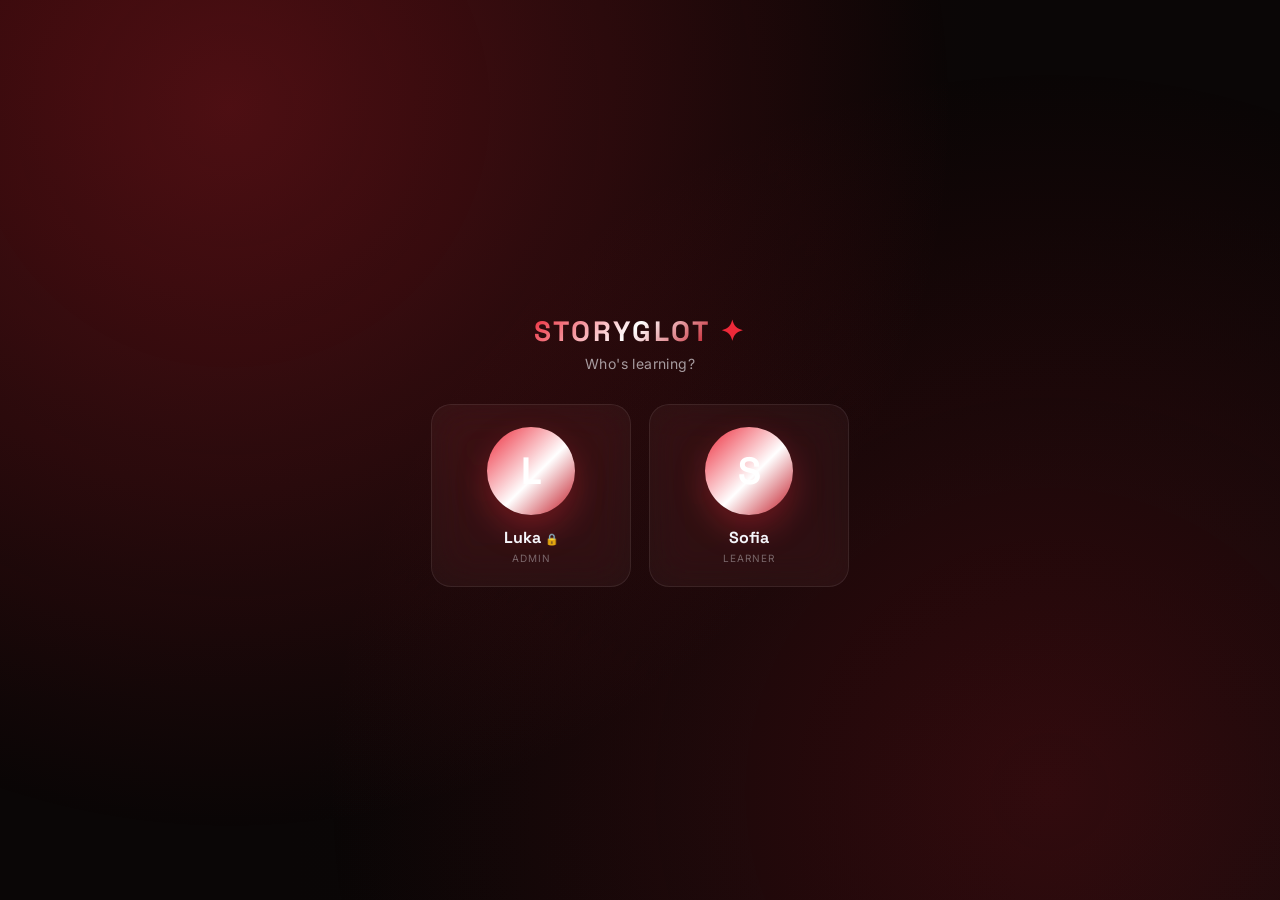
==== commit 7ee6e58f: "Add files via upload" ====
--- a/index.html
+++ b/index.html
@@ -122,7 +122,10 @@
       padding: 12px 18px;
       border: none;
       border-radius: var(--radius-md);
-      background: linear-gradient(135deg, var(--grad-1), var(--grad-2));
+      /* 2-stop gradient uses end colors (grad-1, grad-3) so white text
+         stays readable across all themes — including ones where grad-2
+         is pure white (Austrian / Italian flag). */
+      background: linear-gradient(135deg, var(--grad-1), var(--grad-3));
       color: #fff;
       font-family: 'Space Grotesk', sans-serif;
       font-weight: 600;
@@ -258,7 +261,7 @@
       transition: background 200ms ease, color 200ms ease;
     }
     .tab.active {
-      background: linear-gradient(135deg, var(--grad-1), var(--grad-2));
+      background: linear-gradient(135deg, var(--grad-1), var(--grad-3));
       color: #fff;
       box-shadow: 0 6px 18px color-mix(in srgb, var(--grad-1) 30%, transparent);
     }
@@ -341,7 +344,7 @@
       transition: background 200ms ease, color 200ms ease;
     }
     .read-toggle button.active {
-      background: linear-gradient(135deg, var(--grad-1), var(--grad-2));
+      background: linear-gradient(135deg, var(--grad-1), var(--grad-3));
       color: #fff;
     }
 
@@ -1241,6 +1244,277 @@
       cursor: not-allowed;
     }
     .read-toggle button[disabled] { cursor: not-allowed; }
+
+    /* 3-way toggle for the Cards mode bar (Type / Speak / Browse). */
+    .read-toggle.three { grid-template-columns: repeat(3, 1fr); }
+
+    /* Browse view — tile grid of every sentence or vocab item. */
+    .browse-grid {
+      display: grid;
+      grid-template-columns: repeat(auto-fill, minmax(200px, 1fr));
+      gap: 10px;
+      margin-top: 4px;
+    }
+    .browse-tile {
+      padding: 14px 14px 12px;
+      display: flex;
+      flex-direction: column;
+      gap: 6px;
+      animation: fade-in 200ms ease;
+    }
+    .browse-tile.tile-vocab .bt-de {
+      font-family: 'Space Grotesk', sans-serif;
+      font-size: 17px;
+      font-weight: 700;
+      line-height: 1.2;
+      letter-spacing: 0.1px;
+    }
+    .browse-tile.tile-vocab .bt-de .gen {
+      color: var(--text-dim);
+      font-weight: 600;
+      margin-right: 4px;
+    }
+    .browse-tile.tile-sentence .bt-de {
+      font-family: 'Inter', sans-serif;
+      font-size: 14px;
+      font-weight: 500;
+      line-height: 1.4;
+    }
+    .browse-tile .bt-en {
+      font-size: 12px;
+      color: var(--text-dim);
+      line-height: 1.4;
+    }
+    .browse-tile .bt-meta {
+      display: flex;
+      justify-content: space-between;
+      align-items: center;
+      gap: 6px;
+      margin-top: 2px;
+    }
+    .browse-tile .bt-pos {
+      font-family: 'Space Grotesk', sans-serif;
+      font-size: 9.5px;
+      font-weight: 600;
+      letter-spacing: 0.6px;
+      text-transform: uppercase;
+      color: var(--text-soft);
+    }
+    .browse-tile .bt-plural {
+      font-size: 10.5px;
+      color: var(--text-soft);
+      letter-spacing: 0.2px;
+    }
+    .browse-tile .bt-idx {
+      font-family: 'Space Grotesk', sans-serif;
+      font-size: 10px;
+      letter-spacing: 0.4px;
+      color: var(--text-soft);
+    }
+    .browse-tile .audio-btn {
+      font-size: 10.5px;
+      padding: 4px 10px;
+      align-self: flex-start;
+    }
+    .browse-summary {
+      text-align: center;
+      font-family: 'Space Grotesk', sans-serif;
+      font-size: 12px;
+      letter-spacing: 0.6px;
+      color: var(--text-soft);
+      margin: 10px 0 14px;
+      text-transform: uppercase;
+    }
+
+    /* ============================================================
+       VISUAL ATMOSPHERE — hero cover, story covers, tab cards.
+       ============================================================ */
+
+    /* Hero cover at top of Library tab. Holds either an uploaded image
+       (background-image) or the language's default SVG art. */
+    .hero-cover {
+      position: relative;
+      width: 100%;
+      height: 200px;
+      border-radius: 22px;
+      overflow: hidden;
+      margin-bottom: 18px;
+      border: 1px solid var(--glass-border);
+      box-shadow: 0 14px 36px rgba(0, 0, 0, 0.32);
+      background-color: var(--bg-via);
+      background-size: cover;
+      background-position: center;
+    }
+    .hero-cover .cover-art {
+      position: absolute;
+      inset: 0;
+      width: 100%;
+      height: 100%;
+      display: block;
+    }
+    .hero-cover .hero-overlay {
+      position: absolute;
+      inset: 0;
+      background:
+        linear-gradient(to top, rgba(0, 0, 0, 0.72) 0%, rgba(0, 0, 0, 0.18) 50%, transparent 100%),
+        linear-gradient(135deg, transparent 60%, color-mix(in srgb, var(--accent) 18%, transparent));
+      pointer-events: none;
+    }
+    .hero-cover .hero-title {
+      position: absolute;
+      bottom: 16px;
+      left: 18px;
+      right: 18px;
+      display: flex;
+      align-items: flex-end;
+      justify-content: space-between;
+      gap: 12px;
+    }
+    .hero-cover .hero-name {
+      font-family: 'Space Grotesk', sans-serif;
+      font-size: 26px;
+      font-weight: 800;
+      letter-spacing: 1px;
+      line-height: 1.05;
+      text-shadow: 0 4px 16px rgba(0, 0, 0, 0.5);
+    }
+    .hero-cover .hero-flag {
+      font-size: 36px;
+      line-height: 1;
+      filter: drop-shadow(0 2px 6px rgba(0, 0, 0, 0.4));
+    }
+    .hero-cover .hero-sub {
+      font-size: 12px;
+      letter-spacing: 0.8px;
+      text-transform: uppercase;
+      color: rgba(255, 255, 255, 0.78);
+      margin-top: 4px;
+      text-shadow: 0 2px 8px rgba(0, 0, 0, 0.5);
+    }
+
+    /* Story card with cover image: text on left, image fading right. */
+    .story-card.with-cover {
+      padding-right: 38%;
+      min-height: 188px;
+    }
+    .story-card .story-cover {
+      position: absolute;
+      top: 0;
+      right: 0;
+      bottom: 0;
+      width: 46%;
+      background-size: cover;
+      background-position: center;
+      pointer-events: none;
+      z-index: 0;
+    }
+    .story-card .story-cover::before {
+      content: '';
+      position: absolute;
+      inset: 0;
+      background: linear-gradient(to right,
+        var(--bg-from) 0%,
+        color-mix(in srgb, var(--bg-via) 70%, transparent) 30%,
+        transparent 75%,
+        rgba(0, 0, 0, 0.18) 100%);
+    }
+    .story-card .story-cover.svg-cover svg {
+      width: 100%;
+      height: 100%;
+      display: block;
+    }
+    .story-card.with-cover > *:not(.story-cover) {
+      position: relative;
+      z-index: 1;
+    }
+
+    /* Tab bar redesigned as glass cards with icons. */
+    .tab-cards {
+      display: grid;
+      grid-template-columns: repeat(6, 1fr);
+      gap: 8px;
+      margin-bottom: 18px;
+    }
+    .tab-card {
+      padding: 12px 4px 10px;
+      background: var(--glass-bg);
+      border: 1px solid var(--glass-border);
+      border-radius: 14px;
+      color: var(--text-dim);
+      font-family: 'Space Grotesk', sans-serif;
+      cursor: pointer;
+      backdrop-filter: blur(20px);
+      -webkit-backdrop-filter: blur(20px);
+      transition: transform 180ms ease, background 220ms ease,
+                  border-color 220ms ease, box-shadow 220ms ease, color 220ms ease;
+      text-align: center;
+      display: flex;
+      flex-direction: column;
+      align-items: center;
+      gap: 4px;
+    }
+    .tab-card:active { transform: scale(0.96); }
+    .tab-card .tab-icon {
+      font-size: 22px;
+      line-height: 1;
+    }
+    .tab-card .tab-label {
+      font-size: 10.5px;
+      font-weight: 600;
+      letter-spacing: 0.4px;
+    }
+    .tab-card.active {
+      background: linear-gradient(135deg, var(--grad-1), var(--grad-3));
+      color: #fff;
+      border-color: transparent;
+      box-shadow: 0 10px 26px color-mix(in srgb, var(--grad-1) 32%, transparent);
+    }
+
+    /* Cover-image upload row inside Settings (lang/story rows). */
+    .cover-row {
+      display: flex;
+      align-items: center;
+      gap: 12px;
+      margin-top: 10px;
+      padding-top: 10px;
+      border-top: 1px dashed var(--glass-border);
+    }
+    .cover-thumb {
+      width: 64px;
+      height: 48px;
+      border-radius: 8px;
+      background: var(--glass-bg-strong);
+      border: 1px solid var(--glass-border);
+      flex: none;
+      background-size: cover;
+      background-position: center;
+      display: flex;
+      align-items: center;
+      justify-content: center;
+      font-size: 18px;
+      color: var(--text-soft);
+      overflow: hidden;
+    }
+    .cover-thumb svg { width: 100%; height: 100%; display: block; }
+
+    /* Subtle ambient blobs that respond to language theme on every page.
+       (Already present in body::before but slightly stronger now.) */
+    body::before {
+      background:
+        radial-gradient(circle at 18% 12%, color-mix(in srgb, var(--grad-1) 26%, transparent), transparent 55%),
+        radial-gradient(circle at 82% 88%, color-mix(in srgb, var(--grad-3) 22%, transparent), transparent 55%);
+    }
+
+    @media (max-width: 480px) {
+      .tab-cards { grid-template-columns: repeat(3, 1fr); gap: 6px; }
+      .tab-card { padding: 10px 2px 8px; }
+      .tab-card .tab-icon { font-size: 19px; }
+      .tab-card .tab-label { font-size: 9.5px; letter-spacing: 0.2px; }
+      .hero-cover { height: 160px; }
+      .hero-cover .hero-name { font-size: 22px; }
+      .story-card.with-cover { padding-right: 0; min-height: auto; }
+      .story-card .story-cover { display: none; }
+    }
 
     /* Login picker — Netflix-style profile chooser shown on every load. */
     .login-screen {
@@ -1375,15 +1649,25 @@
           accent:   '#ffce00'
         }
       },
+      flag_at: {
+        // Austrian flag — red / white / red. True 3-stop gradient with
+        // pure white in the middle. The slightly different reds at the
+        // ends keep the linear gradient feeling like a gradient.
+        name: 'Austrian Flag',
+        theme: {
+          gradient1: '#ed2939', gradient2: '#ffffff', gradient3: '#c1121f',
+          bgFrom:   '#0a0606', bgVia: '#1a0606', bgTo: '#0a0a0a',
+          accent:   '#ed2939'
+        }
+      },
       flag_it: {
-        // Italian Tricolore — green, cream-white, red. Pure white reads
-        // too hot on a dark cosmic UI, so the middle stop is a warm
-        // cream that bridges the green↔red gradient cleanly.
+        // Italian Tricolore — green / white / red. True 3-stop gradient
+        // matching the actual flag colors.
         name: 'Italian Flag',
         theme: {
-          gradient1: '#009e49', gradient2: '#fef9c3', gradient3: '#ce2b37',
+          gradient1: '#009246', gradient2: '#ffffff', gradient3: '#ce2b37',
           bgFrom:   '#0a0a0a', bgVia: '#061509', bgTo: '#14060a',
-          accent:   '#009e49'
+          accent:   '#009246'
         }
       },
       cosmic: {
@@ -1442,10 +1726,18 @@
         name: 'German',
         flag: '🇩🇪',
         ttsLang: 'de-DE',
-        // German default = flag-inspired (red + gold + bridge orange) on
-        // a near-black backbone. The Cosmic preset is preserved for
-        // users who preferred the chunk-1 purple/pink/cyan look.
-        theme: { ...THEME_PRESETS.flag_de.theme }
+        // German default = Austrian Flag (red/cream/red). Both German Flag
+        // (Bundesflagge) and Austrian Flag presets are available in the
+        // Settings → Languages → Theme dropdown.
+        theme: { ...THEME_PRESETS.flag_at.theme }
+      },
+      it: {
+        id: 'it',
+        name: 'Italian',
+        flag: '🇮🇹',
+        ttsLang: 'it-IT',
+        // Italian default = Tricolore preset (green / cream / red).
+        theme: { ...THEME_PRESETS.flag_it.theme }
       }
     };
 
@@ -1458,7 +1750,7 @@
       schemaVersion: 1,
       languageId: 'de',
       id: 'story-1',
-      _storyVersion: 3,  // v3: vocabulary[] + rule.table additions
+      _storyVersion: 4,  // v4: full-coverage vocabulary expansion
       title: 'Ein neuer Tag',
       level: 'A1',
       order: 1,
@@ -1532,46 +1824,143 @@
         { de: 'Das Leben ist gut.', en: 'Life is good.', note: null }
       ],
       vocabulary: [
-        { de: 'Kaffee',     en: 'coffee',                pos: 'noun', gender: 'der', plural: 'Kaffees',    note: null },
-        { de: 'Schwester',  en: 'sister',                pos: 'noun', gender: 'die', plural: 'Schwestern', note: null },
-        { de: 'Bruder',     en: 'brother',               pos: 'noun', gender: 'der', plural: 'Brüder',     note: 'Umlaut in plural.' },
-        { de: 'Wohnung',    en: 'apartment',             pos: 'noun', gender: 'die', plural: 'Wohnungen',  note: null },
-        { de: 'Küche',      en: 'kitchen',               pos: 'noun', gender: 'die', plural: 'Küchen',     note: null },
-        { de: 'Arbeit',     en: 'work, job',             pos: 'noun', gender: 'die', plural: 'Arbeiten',   note: null },
-        { de: 'Büro',       en: 'office',                pos: 'noun', gender: 'das', plural: 'Büros',      note: null },
-        { de: 'Chef',       en: 'boss',                  pos: 'noun', gender: 'der', plural: 'Chefs',      note: "Pronounced 'shef'." },
-        { de: 'Buch',       en: 'book',                  pos: 'noun', gender: 'das', plural: 'Bücher',     note: 'Umlaut in plural.' },
-        { de: 'Wasser',     en: 'water',                 pos: 'noun', gender: 'das', plural: null,         note: 'Usually uncountable.' },
-        { de: 'Essen',      en: 'food, meal',            pos: 'noun', gender: 'das', plural: null,         note: "Also the infinitive 'to eat'." },
-        { de: 'Wochenende', en: 'weekend',               pos: 'noun', gender: 'das', plural: 'Wochenenden',note: null },
-        { de: 'Eltern',     en: 'parents',               pos: 'noun', gender: 'die', plural: 'Eltern',     note: 'Plural-only noun.' },
-        { de: 'Wein',       en: 'wine',                  pos: 'noun', gender: 'der', plural: 'Weine',      note: null },
-        { de: 'Wetter',     en: 'weather',               pos: 'noun', gender: 'das', plural: null,         note: null },
-        { de: 'heißen',     en: 'to be called, named',   pos: 'verb', gender: null, plural: null, note: 'ich heiße, du heißt, er heißt.' },
-        { de: 'wohnen',     en: 'to live, reside',       pos: 'verb', gender: null, plural: null, note: 'Regular -en. ich wohne, du wohnst.' },
-        { de: 'sein',       en: 'to be',                 pos: 'verb', gender: null, plural: null, note: 'Highly irregular. ich bin, du bist, er ist, wir sind, ihr seid, sie sind.' },
-        { de: 'haben',      en: 'to have',               pos: 'verb', gender: null, plural: null, note: 'Irregular. ich habe, du hast, er hat, wir haben.' },
-        { de: 'machen',     en: 'to make, to do',        pos: 'verb', gender: null, plural: null, note: 'Regular. ich mache, du machst.' },
-        { de: 'trinken',    en: 'to drink',              pos: 'verb', gender: null, plural: null, note: 'Regular. ich trinke, du trinkst.' },
-        { de: 'essen',      en: 'to eat',                pos: 'verb', gender: null, plural: null, note: 'Stem-changing: ich esse, du isst, er isst.' },
-        { de: 'gehen',      en: 'to go, to walk',        pos: 'verb', gender: null, plural: null, note: 'Regular. ich gehe, du gehst.' },
-        { de: 'fahren',     en: 'to drive, travel',      pos: 'verb', gender: null, plural: null, note: 'Stem-changing: ich fahre, du fährst, er fährt.' },
-        { de: 'arbeiten',   en: 'to work',               pos: 'verb', gender: null, plural: null, note: 'Adds -e- in some forms: du arbeitest, er arbeitet.' },
-        { de: 'lesen',      en: 'to read',               pos: 'verb', gender: null, plural: null, note: 'Stem-changing: ich lese, du liest, er liest.' },
-        { de: 'möchten',    en: 'would like to',         pos: 'verb', gender: null, plural: null, note: 'Modal verb. Sends the infinitive to the END of the clause.' },
-        { de: 'können',     en: 'can, to be able to',    pos: 'verb', gender: null, plural: null, note: 'Modal. ich kann, du kannst, er kann.' },
-        { de: 'lernen',     en: 'to learn',              pos: 'verb', gender: null, plural: null, note: 'Regular. ich lerne, du lernst.' },
-        { de: 'anrufen',    en: 'to call (on the phone)',pos: 'verb', gender: null, plural: null, note: 'Separable: ich rufe ... an.' },
-        { de: 'gut',        en: 'good',                  pos: 'adjective', gender: null, plural: null, note: null },
-        { de: 'schön',      en: 'beautiful, nice',       pos: 'adjective', gender: null, plural: null, note: null },
-        { de: 'groß',       en: 'big, large, tall',      pos: 'adjective', gender: null, plural: null, note: null },
-        { de: 'klein',      en: 'small, little',         pos: 'adjective', gender: null, plural: null, note: null },
-        { de: 'neu',        en: 'new',                   pos: 'adjective', gender: null, plural: null, note: null },
-        { de: 'alt',        en: 'old',                   pos: 'adjective', gender: null, plural: null, note: null },
-        { de: 'müde',       en: 'tired',                 pos: 'adjective', gender: null, plural: null, note: null },
-        { de: 'glücklich',  en: 'happy',                 pos: 'adjective', gender: null, plural: null, note: null },
-        { de: 'lecker',     en: 'delicious, tasty',      pos: 'adjective', gender: null, plural: null, note: null },
-        { de: 'wichtig',    en: 'important',             pos: 'adjective', gender: null, plural: null, note: null }
+        // NOUNS
+        { de: 'Kaffee',     en: 'coffee', pos: 'noun', gender: 'der', plural: 'Kaffees' },
+        { de: 'Schwester',  en: 'sister', pos: 'noun', gender: 'die', plural: 'Schwestern' },
+        { de: 'Bruder',     en: 'brother', pos: 'noun', gender: 'der', plural: 'Brüder', note: 'Umlaut in plural.' },
+        { de: 'Wohnung',    en: 'apartment', pos: 'noun', gender: 'die', plural: 'Wohnungen' },
+        { de: 'Küche',      en: 'kitchen', pos: 'noun', gender: 'die', plural: 'Küchen' },
+        { de: 'Arbeit',     en: 'work, job', pos: 'noun', gender: 'die', plural: 'Arbeiten' },
+        { de: 'Büro',       en: 'office', pos: 'noun', gender: 'das', plural: 'Büros' },
+        { de: 'Chef',       en: 'boss', pos: 'noun', gender: 'der', plural: 'Chefs', note: "Pronounced 'shef'." },
+        { de: 'Buch',       en: 'book', pos: 'noun', gender: 'das', plural: 'Bücher', note: 'Umlaut in plural.' },
+        { de: 'Wasser',     en: 'water', pos: 'noun', gender: 'das', note: 'Usually uncountable.' },
+        { de: 'Essen',      en: 'food, meal', pos: 'noun', gender: 'das', note: "Also the infinitive 'to eat'." },
+        { de: 'Wochenende', en: 'weekend', pos: 'noun', gender: 'das', plural: 'Wochenenden' },
+        { de: 'Eltern',     en: 'parents', pos: 'noun', gender: 'die', plural: 'Eltern', note: 'Plural-only noun.' },
+        { de: 'Wein',       en: 'wine', pos: 'noun', gender: 'der', plural: 'Weine' },
+        { de: 'Wetter',     en: 'weather', pos: 'noun', gender: 'das' },
+        { de: 'Jahr',       en: 'year', pos: 'noun', gender: 'das', plural: 'Jahre' },
+        { de: 'Brot',       en: 'bread', pos: 'noun', gender: 'das', plural: 'Brote' },
+        { de: 'Butter',     en: 'butter', pos: 'noun', gender: 'die' },
+        { de: 'Zimmer',     en: 'room', pos: 'noun', gender: 'das', plural: 'Zimmer', note: 'Plural identical to singular.' },
+        { de: 'Bad',        en: 'bathroom, bath', pos: 'noun', gender: 'das', plural: 'Bäder' },
+        { de: 'Fenster',    en: 'window', pos: 'noun', gender: 'das', plural: 'Fenster' },
+        { de: 'Himmel',     en: 'sky, heaven', pos: 'noun', gender: 'der', plural: 'Himmel' },
+        { de: 'Bank',       en: 'bank (institution)', pos: 'noun', gender: 'die', plural: 'Banken' },
+        { de: 'Tisch',      en: 'table, desk', pos: 'noun', gender: 'der', plural: 'Tische' },
+        { de: 'Computer',   en: 'computer', pos: 'noun', gender: 'der', plural: 'Computer' },
+        { de: 'E-Mail',     en: 'email', pos: 'noun', gender: 'die', plural: 'E-Mails' },
+        { de: 'Hunger',     en: 'hunger', pos: 'noun', gender: 'der', note: "'ich habe Hunger' = I am hungry." },
+        { de: 'Restaurant', en: 'restaurant', pos: 'noun', gender: 'das', plural: 'Restaurants' },
+        { de: 'Suppe',      en: 'soup', pos: 'noun', gender: 'die', plural: 'Suppen' },
+        { de: 'Salat',      en: 'salad', pos: 'noun', gender: 'der', plural: 'Salate' },
+        { de: 'Pizza',      en: 'pizza', pos: 'noun', gender: 'die', plural: 'Pizzas/Pizzen' },
+        { de: 'Musik',      en: 'music', pos: 'noun', gender: 'die' },
+        { de: 'Meeting',    en: 'meeting', pos: 'noun', gender: 'das', plural: 'Meetings' },
+        { de: 'Projekt',    en: 'project', pos: 'noun', gender: 'das', plural: 'Projekte' },
+        { de: 'Nudel',      en: 'noodle, pasta', pos: 'noun', gender: 'die', plural: 'Nudeln', note: 'Usually used in plural: Nudeln.' },
+        { de: 'Tomate',     en: 'tomato', pos: 'noun', gender: 'die', plural: 'Tomaten' },
+        { de: 'Film',       en: 'film, movie', pos: 'noun', gender: 'der', plural: 'Filme' },
+        { de: 'Nachmittag', en: 'afternoon', pos: 'noun', gender: 'der', plural: 'Nachmittage' },
+        { de: 'Bett',       en: 'bed', pos: 'noun', gender: 'das', plural: 'Betten' },
+        { de: 'Tag',        en: 'day', pos: 'noun', gender: 'der', plural: 'Tage' },
+        { de: 'Wort',       en: 'word', pos: 'noun', gender: 'das', plural: 'Wörter' },
+        { de: 'Leben',      en: 'life', pos: 'noun', gender: 'das' },
+        { de: 'Haus',       en: 'house, home', pos: 'noun', gender: 'das', plural: 'Häuser', note: "'zu Hause' = at home (frozen, no article)." },
+        { de: 'Fahrrad',    en: 'bicycle', pos: 'noun', gender: 'das', plural: 'Fahrräder' },
+        { de: 'Morgen',     en: 'morning', pos: 'noun', gender: 'der', note: "'Guten Morgen' = good morning." },
+        { de: 'Kollege',    en: 'colleague (male)', pos: 'noun', gender: 'der', plural: 'Kollegen' },
+        { de: 'Kollegin',   en: 'colleague (female)', pos: 'noun', gender: 'die', plural: 'Kolleginnen' },
+        { de: 'Herr',       en: 'mister, gentleman', pos: 'noun', gender: 'der', plural: 'Herren' },
+        { de: 'Samstag',    en: 'Saturday', pos: 'noun', gender: 'der' },
+        { de: 'Montag',     en: 'Monday', pos: 'noun', gender: 'der' },
+        { de: 'Uhr',        en: "clock, hour, o'clock", pos: 'noun', gender: 'die', plural: 'Uhren' },
+        { de: 'Arbeitstag', en: 'workday', pos: 'noun', gender: 'der', plural: 'Arbeitstage' },
+        { de: 'Deutsch',    en: 'German (the language)', pos: 'noun', gender: 'das', note: "'auf Deutsch' = in German." },
+        // VERBS
+        { de: 'heißen',     en: 'to be called, named', pos: 'verb', note: 'ich heiße, du heißt, er heißt.' },
+        { de: 'wohnen',     en: 'to live, reside', pos: 'verb', note: 'Regular -en. ich wohne, du wohnst.' },
+        { de: 'sein',       en: 'to be', pos: 'verb', note: 'Highly irregular. ich bin, du bist, er ist, wir sind, ihr seid, sie sind.' },
+        { de: 'haben',      en: 'to have', pos: 'verb', note: 'Irregular. ich habe, du hast, er hat, wir haben.' },
+        { de: 'machen',     en: 'to make, to do', pos: 'verb', note: 'Regular. ich mache, du machst.' },
+        { de: 'trinken',    en: 'to drink', pos: 'verb', note: 'Regular. ich trinke, du trinkst.' },
+        { de: 'essen',      en: 'to eat', pos: 'verb', note: 'Stem-changing: ich esse, du isst, er isst.' },
+        { de: 'gehen',      en: 'to go, to walk', pos: 'verb', note: 'Regular. ich gehe, du gehst.' },
+        { de: 'fahren',     en: 'to drive, travel', pos: 'verb', note: 'Stem-changing: ich fahre, du fährst, er fährt.' },
+        { de: 'arbeiten',   en: 'to work', pos: 'verb', note: 'Adds -e- in some forms: du arbeitest, er arbeitet.' },
+        { de: 'lesen',      en: 'to read', pos: 'verb', note: 'Stem-changing: ich lese, du liest, er liest.' },
+        { de: 'möchten',    en: 'would like to', pos: 'verb', note: 'Modal. Sends the infinitive to the END.' },
+        { de: 'können',     en: 'can, to be able to', pos: 'verb', note: 'Modal. ich kann, du kannst, er kann.' },
+        { de: 'lernen',     en: 'to learn', pos: 'verb', note: 'Regular. ich lerne, du lernst.' },
+        { de: 'anrufen',    en: 'to call (on the phone)', pos: 'verb', note: 'Separable: ich rufe ... an.' },
+        { de: 'aufstehen',  en: 'to get up, stand up', pos: 'verb', note: 'Separable: ich stehe ... auf.' },
+        { de: 'sehen',      en: 'to see', pos: 'verb', note: 'Stem-changing: ich sehe, du siehst, er sieht.' },
+        { de: 'nehmen',     en: 'to take', pos: 'verb', note: 'Stem-changing: ich nehme, du nimmst, er nimmt.' },
+        { de: 'sagen',      en: 'to say, to tell', pos: 'verb', note: 'Regular. ich sage, du sagst.' },
+        { de: 'mögen',      en: 'to like', pos: 'verb', note: 'Modal-like. ich mag, du magst, er mag.' },
+        { de: 'sitzen',     en: 'to sit', pos: 'verb', note: 'Strong verb. ich sitze, du sitzt.' },
+        { de: 'schreiben',  en: 'to write', pos: 'verb', note: 'Regular. ich schreibe, du schreibst.' },
+        { de: 'sprechen',   en: 'to speak, talk', pos: 'verb', note: 'Stem-changing: ich spreche, du sprichst, er spricht.' },
+        { de: 'besuchen',   en: 'to visit', pos: 'verb', note: 'Regular. ich besuche, du besuchst.' },
+        { de: 'bleiben',    en: 'to stay, remain', pos: 'verb', note: 'Regular present. ich bleibe, du bleibst.' },
+        { de: 'kochen',     en: 'to cook', pos: 'verb', note: 'Regular. ich koche, du kochst.' },
+        { de: 'hören',      en: 'to hear, to listen', pos: 'verb', note: 'Regular. ich höre, du hörst.' },
+        { de: 'bringen',    en: 'to bring', pos: 'verb', note: 'Mixed verb. ich bringe, du bringst.' },
+        { de: 'verstehen',  en: 'to understand', pos: 'verb', note: 'Inseparable prefix. ich verstehe, du verstehst.' },
+        { de: 'einschlafen',en: 'to fall asleep', pos: 'verb', note: 'Separable: ich schlafe ... ein.' },
+        { de: 'schlafen',   en: 'to sleep', pos: 'verb', note: 'Stem-changing: ich schlafe, du schläfst, er schläft.' },
+        { de: 'kommen',     en: 'to come', pos: 'verb', note: 'Strong verb. ich komme, du kommst.' },
+        // ADJECTIVES
+        { de: 'gut',         en: 'good, well',                pos: 'adjective' },
+        { de: 'schön',       en: 'beautiful, nice',           pos: 'adjective' },
+        { de: 'groß',        en: 'big, large, tall',          pos: 'adjective' },
+        { de: 'klein',       en: 'small, little',             pos: 'adjective' },
+        { de: 'neu',         en: 'new',                       pos: 'adjective' },
+        { de: 'alt',         en: 'old',                       pos: 'adjective' },
+        { de: 'müde',        en: 'tired',                     pos: 'adjective' },
+        { de: 'glücklich',   en: 'happy, lucky',              pos: 'adjective' },
+        { de: 'lecker',      en: 'delicious, tasty',          pos: 'adjective' },
+        { de: 'wichtig',     en: 'important',                 pos: 'adjective' },
+        { de: 'nett',        en: 'nice, kind',                pos: 'adjective' },
+        { de: 'heiß',        en: 'hot',                       pos: 'adjective' },
+        { de: 'schwarz',     en: 'black',                     pos: 'adjective' },
+        { de: 'frisch',      en: 'fresh',                     pos: 'adjective' },
+        { de: 'blau',        en: 'blue',                      pos: 'adjective' },
+        { de: 'weit',        en: 'far, wide',                 pos: 'adjective' },
+        { de: 'interessant', en: 'interesting',               pos: 'adjective' },
+        { de: 'schwer',      en: 'hard, difficult, heavy',    pos: 'adjective' },
+        { de: 'streng',      en: 'strict, severe',            pos: 'adjective' },
+        { de: 'fair',        en: 'fair',                      pos: 'adjective' },
+        { de: 'jung',        en: 'young',                     pos: 'adjective' },
+        { de: 'lustig',      en: 'funny, fun',                pos: 'adjective' },
+        { de: 'ruhig',       en: 'calm, quiet',               pos: 'adjective' },
+        { de: 'einfach',     en: 'easy, simple',              pos: 'adjective' },
+        { de: 'schnell',     en: 'fast, quick',               pos: 'adjective' },
+        { de: 'kalt',        en: 'cold',                      pos: 'adjective' },
+        // ADVERBS
+        { de: 'heute',       en: 'today',                     pos: 'adverb' },
+        { de: 'morgen',      en: 'tomorrow',                  pos: 'adverb', note: "Lowercase = 'tomorrow'. Capitalized 'Morgen' = 'morning'." },
+        { de: 'sehr',        en: 'very',                      pos: 'adverb' },
+        { de: 'auch',        en: 'also, too',                 pos: 'adverb' },
+        { de: 'langsam',     en: 'slowly, slow',              pos: 'adverb' },
+        { de: 'nicht',       en: 'not',                       pos: 'adverb' },
+        { de: 'manchmal',    en: 'sometimes',                 pos: 'adverb' },
+        { de: 'viel',        en: 'a lot, much',               pos: 'adverb' },
+        { de: 'hier',        en: 'here',                      pos: 'adverb' },
+        { de: 'weiter',      en: 'further, on',               pos: 'adverb' },
+        { de: 'gerne',       en: 'gladly, with pleasure',     pos: 'adverb' },
+        { de: 'jeden',       en: 'every (acc. m.)',           pos: 'determiner', note: "'jeden Tag' = every day." },
+        // NUMBERS + INTERJECTIONS
+        { de: 'dreißig',     en: 'thirty',                    pos: 'number' },
+        { de: 'sieben',      en: 'seven',                     pos: 'number' },
+        { de: 'acht',        en: 'eight',                     pos: 'number' },
+        { de: 'sechs',       en: 'six',                       pos: 'number' },
+        { de: 'elf',         en: 'eleven',                    pos: 'number' },
+        { de: 'zwölf',       en: 'twelve',                    pos: 'number' },
+        { de: 'Hallo',       en: 'hello',                     pos: 'interjection' },
+        { de: 'danke',       en: 'thanks, thank you',         pos: 'interjection' },
+        { de: 'Ja',          en: 'yes',                       pos: 'interjection' }
       ],
       grammarRules: [
         {
@@ -1758,6 +2147,289 @@
       ]
     };
 
+    /* ------------------------------------------------------------
+       BUILT-IN STORY for Italian — same schema as German story-1.
+       Mirror of `example-italian-story.json` but embedded so it
+       always ships with the app (works offline + on file:// origins
+       where fetch is blocked + on hosted GitHub Pages alike).
+       ------------------------------------------------------------ */
+    const BUILTIN_STORY_IT_1 = {
+      schemaVersion: 1,
+      languageId: 'it',
+      id: 'story-1',
+      _storyVersion: 4,
+      title: 'Una giornata a Roma',
+      level: 'A1',
+      order: 1,
+      grammarFocus: ['essere/avere', 'definite articles', 'regular -are verbs', 'adjective agreement', 'contracted prepositions'],
+      sentences: [
+        { de: 'Mi chiamo Luca.', en: 'My name is Luca.', note: "Reflexive verb chiamarsi (literally 'to call oneself')." },
+        { de: 'Ho ventotto anni e abito a Roma.', en: 'I am twenty-eight years old and I live in Rome.', note: 'Italian uses avere (to have) for age, not essere.' },
+        { de: 'Ho una sorella, Sofia.', en: 'I have a sister, Sofia.', note: null },
+        { de: 'Sofia è simpatica e intelligente.', en: 'Sofia is nice and intelligent.', note: "Adjectives ending in -e (intelligente) don't change for gender." },
+        { de: 'Oggi è lunedì.', en: 'Today is Monday.', note: null },
+        { de: 'Sono le sette di mattina.', en: 'It is seven in the morning.', note: 'Time uses sono (plural) for any hour after 1.' },
+        { de: 'Mi alzo e vado in cucina.', en: 'I get up and go to the kitchen.', note: 'Reflexive alzarsi. Irregular andare → vado.' },
+        { de: 'Faccio un caffè forte.', en: 'I make a strong coffee.', note: 'Irregular fare → faccio.' },
+        { de: 'Il caffè è la mia passione.', en: 'Coffee is my passion.', note: 'Definite article il for masculine; possessive la mia agrees with feminine passione.' },
+        { de: 'Mangio anche un cornetto con marmellata.', en: 'I also eat a croissant with jam.', note: null },
+        { de: 'La mia casa è piccola ma luminosa.', en: 'My house is small but bright.', note: 'Feminine adjectives end in -a: piccola, luminosa.' },
+        { de: 'Ha una camera, un bagno e un soggiorno.', en: 'It has a bedroom, a bathroom and a living room.', note: 'Indefinite articles un/una match gender.' },
+        { de: 'Dalla finestra vedo i tetti rossi di Roma.', en: 'From the window I see the red roofs of Rome.', note: 'Contracted preposition: da + la = dalla. Plural masculine adjective: rossi.' },
+        { de: 'Alle otto vado al lavoro.', en: 'At eight I go to work.', note: 'Contracted: a + le = alle, a + il = al.' },
+        { de: 'Lavoro in una libreria nel centro.', en: 'I work in a bookstore in the center.', note: 'Contracted: in + il = nel.' },
+        { de: 'Il mio capo si chiama Marco.', en: 'My boss is called Marco.', note: null },
+        { de: 'È gentile ma severo.', en: 'He is kind but strict.', note: null },
+        { de: 'Mi piace il mio lavoro.', en: 'I like my work.', note: "Piacere construction: 'mi piace X' = 'X is pleasing to me'." },
+        { de: 'A pranzo mangio con la mia collega Giulia.', en: 'At lunch I eat with my colleague Giulia.', note: null },
+        { de: 'Giulia è giovane e divertente.', en: 'Giulia is young and funny.', note: null },
+        { de: 'Parla molto e ride spesso.', en: 'She talks a lot and laughs often.', note: 'Regular -are parlare → parla. Irregular ridere → ride.' },
+        { de: 'Mangio una pasta al pomodoro.', en: 'I eat pasta with tomato sauce.', note: null },
+        { de: "Beviamo l'acqua frizzante.", en: 'We drink sparkling water.', note: "L' before vowel; -iamo is the 1st person plural ending." },
+        { de: 'Il pranzo è sempre delizioso.', en: 'Lunch is always delicious.', note: null },
+        { de: 'Nel pomeriggio leggo i libri nuovi.', en: 'In the afternoon I read the new books.', note: 'Plural masculine agreement: i libri nuovi.' },
+        { de: 'Alle sei torno a casa.', en: 'At six I return home.', note: null },
+        { de: 'Ascolto la musica italiana.', en: 'I listen to Italian music.', note: 'Adjective italiana agrees with feminine la musica.' },
+        { de: 'La musica è bella e rilassante.', en: 'The music is beautiful and relaxing.', note: null },
+        { de: 'La sera leggo o guardo un film.', en: 'In the evening I read or watch a film.', note: null },
+        { de: 'Domani è un altro giorno bellissimo.', en: 'Tomorrow is another beautiful day.', note: 'Suffix -issimo intensifies an adjective: bello → bellissimo.' }
+      ],
+      vocabulary: [
+        { de: 'caffè', en: 'coffee', pos: 'noun', gender: 'il', plural: 'caffè', note: 'Invariable plural — accent makes it un-changing.' },
+        { de: 'casa', en: 'house, home', pos: 'noun', gender: 'la', plural: 'case' },
+        { de: 'lavoro', en: 'work, job', pos: 'noun', gender: 'il', plural: 'lavori' },
+        { de: 'amico', en: 'friend (male)', pos: 'noun', gender: "l'", plural: 'amici', note: "L' before vowel." },
+        { de: 'libro', en: 'book', pos: 'noun', gender: 'il', plural: 'libri' },
+        { de: 'macchina', en: 'car', pos: 'noun', gender: 'la', plural: 'macchine' },
+        { de: 'acqua', en: 'water', pos: 'noun', gender: "l'", plural: 'acque', note: "L' before vowel." },
+        { de: 'ragazza', en: 'girl', pos: 'noun', gender: 'la', plural: 'ragazze' },
+        { de: 'giorno', en: 'day', pos: 'noun', gender: 'il', plural: 'giorni' },
+        { de: 'madre', en: 'mother', pos: 'noun', gender: 'la', plural: 'madri' },
+        { de: 'anno', en: 'year', pos: 'noun', gender: "l'", plural: 'anni', note: "Masculine: l'anno, gli anni." },
+        { de: 'sorella', en: 'sister', pos: 'noun', gender: 'la', plural: 'sorelle' },
+        { de: 'mattina', en: 'morning', pos: 'noun', gender: 'la', plural: 'mattine', note: "'di mattina' = in the morning." },
+        { de: 'cucina', en: 'kitchen', pos: 'noun', gender: 'la', plural: 'cucine' },
+        { de: 'cornetto', en: 'croissant', pos: 'noun', gender: 'il', plural: 'cornetti', note: 'Italian breakfast classic.' },
+        { de: 'marmellata', en: 'jam', pos: 'noun', gender: 'la', plural: 'marmellate' },
+        { de: 'passione', en: 'passion', pos: 'noun', gender: 'la', plural: 'passioni' },
+        { de: 'camera', en: 'bedroom, room', pos: 'noun', gender: 'la', plural: 'camere' },
+        { de: 'bagno', en: 'bathroom', pos: 'noun', gender: 'il', plural: 'bagni' },
+        { de: 'soggiorno', en: 'living room', pos: 'noun', gender: 'il', plural: 'soggiorni' },
+        { de: 'finestra', en: 'window', pos: 'noun', gender: 'la', plural: 'finestre' },
+        { de: 'tetto', en: 'roof', pos: 'noun', gender: 'il', plural: 'tetti' },
+        { de: 'centro', en: 'center, downtown', pos: 'noun', gender: 'il', plural: 'centri' },
+        { de: 'libreria', en: 'bookstore', pos: 'noun', gender: 'la', plural: 'librerie' },
+        { de: 'capo', en: 'boss, head, chief', pos: 'noun', gender: 'il', plural: 'capi' },
+        { de: 'collega', en: 'colleague', pos: 'noun', gender: 'il/la', plural: 'colleghi/colleghe', note: 'Same form for m. and f. (article changes).' },
+        { de: 'pranzo', en: 'lunch', pos: 'noun', gender: 'il', plural: 'pranzi' },
+        { de: 'pasta', en: 'pasta, pastry', pos: 'noun', gender: 'la' },
+        { de: 'pomodoro', en: 'tomato', pos: 'noun', gender: 'il', plural: 'pomodori' },
+        { de: 'pomeriggio', en: 'afternoon', pos: 'noun', gender: 'il', plural: 'pomeriggi' },
+        { de: 'sera', en: 'evening', pos: 'noun', gender: 'la', plural: 'sere', note: "'la sera' = in the evening." },
+        { de: 'musica', en: 'music', pos: 'noun', gender: 'la' },
+        { de: 'film', en: 'film, movie', pos: 'noun', gender: 'il', plural: 'film', note: 'Loanword — invariable in plural.' },
+        { de: 'lunedì', en: 'Monday', pos: 'noun', gender: 'il', note: 'Days of the week are masculine.' },
+        { de: 'essere', en: 'to be', pos: 'verb', note: 'Irregular. io sono, tu sei, lui/lei è, noi siamo, voi siete, loro sono.' },
+        { de: 'avere', en: 'to have', pos: 'verb', note: 'Irregular. io ho, tu hai, lui/lei ha, noi abbiamo, voi avete, loro hanno.' },
+        { de: 'abitare', en: 'to live, reside', pos: 'verb', note: 'Regular -are.' },
+        { de: 'parlare', en: 'to speak, to talk', pos: 'verb', note: 'Regular -are. parlo, parli, parla, parliamo, parlate, parlano.' },
+        { de: 'mangiare', en: 'to eat', pos: 'verb', note: 'Regular -are. Stem -i drops in some forms: mangiamo, mangiate.' },
+        { de: 'bere', en: 'to drink', pos: 'verb', note: 'Irregular. bevo, bevi, beve, beviamo, bevete, bevono.' },
+        { de: 'andare', en: 'to go', pos: 'verb', note: 'Irregular. vado, vai, va, andiamo, andate, vanno.' },
+        { de: 'fare', en: 'to make, to do', pos: 'verb', note: 'Irregular. faccio, fai, fa, facciamo, fate, fanno.' },
+        { de: 'leggere', en: 'to read', pos: 'verb', note: 'Regular -ere. leggo, leggi, legge, leggiamo, leggete, leggono.' },
+        { de: 'ascoltare', en: 'to listen to', pos: 'verb', note: 'Regular -are. ascolto, ascolti, ascolta.' },
+        { de: 'chiamarsi', en: 'to be called', pos: 'verb', note: 'Reflexive. mi chiamo, ti chiami, si chiama.' },
+        { de: 'alzarsi', en: 'to get up', pos: 'verb', note: 'Reflexive. mi alzo, ti alzi, si alza.' },
+        { de: 'lavorare', en: 'to work', pos: 'verb', note: 'Regular -are. lavoro, lavori, lavora.' },
+        { de: 'vedere', en: 'to see', pos: 'verb', note: 'Regular -ere. vedo, vedi, vede.' },
+        { de: 'ridere', en: 'to laugh', pos: 'verb', note: 'Regular -ere. rido, ridi, ride.' },
+        { de: 'tornare', en: 'to return, come back', pos: 'verb', note: 'Regular -are. torno, torni, torna.' },
+        { de: 'guardare', en: 'to watch, to look at', pos: 'verb', note: 'Regular -are. guardo, guardi, guarda.' },
+        { de: 'piacere', en: 'to please, be liked by', pos: 'verb', note: "Used with indirect objects: 'mi piace' = I like it." },
+        { de: 'buono', en: 'good', pos: 'adjective', note: 'Forms: buono/buona/buoni/buone.' },
+        { de: 'grande', en: 'big, large, great', pos: 'adjective', note: '-e adjective: grande (sg.), grandi (pl.).' },
+        { de: 'piccolo', en: 'small, little', pos: 'adjective', note: 'Forms: piccolo/piccola/piccoli/piccole.' },
+        { de: 'bello', en: 'beautiful, nice, handsome', pos: 'adjective', note: 'Forms: bello/bella/belli/belle.' },
+        { de: 'bellissimo', en: 'very beautiful, gorgeous', pos: 'adjective', note: 'Suffix -issimo intensifies.' },
+        { de: 'simpatico', en: 'nice, friendly, likeable', pos: 'adjective', note: 'Forms: simpatico/simpatica/simpatici/simpatiche.' },
+        { de: 'intelligente', en: 'intelligent', pos: 'adjective', note: '-e adjective. Same form for m./f.' },
+        { de: 'forte', en: 'strong', pos: 'adjective', note: '-e adjective.' },
+        { de: 'luminoso', en: 'bright, luminous', pos: 'adjective' },
+        { de: 'rosso', en: 'red', pos: 'adjective' },
+        { de: 'gentile', en: 'kind, polite', pos: 'adjective', note: '-e adjective.' },
+        { de: 'severo', en: 'strict, severe', pos: 'adjective' },
+        { de: 'giovane', en: 'young', pos: 'adjective', note: '-e adjective.' },
+        { de: 'divertente', en: 'funny, fun, entertaining', pos: 'adjective', note: '-e adjective.' },
+        { de: 'delizioso', en: 'delicious', pos: 'adjective' },
+        { de: 'nuovo', en: 'new', pos: 'adjective' },
+        { de: 'italiano', en: 'Italian', pos: 'adjective', note: 'Also a noun for Italian speaker.' },
+        { de: 'rilassante', en: 'relaxing', pos: 'adjective', note: '-e adjective.' },
+        { de: 'frizzante', en: 'sparkling, fizzy', pos: 'adjective', note: 'Used for water, wine.' },
+        { de: 'anche', en: 'also, too', pos: 'adverb' },
+        { de: 'molto', en: 'a lot, much, very', pos: 'adverb' },
+        { de: 'spesso', en: 'often', pos: 'adverb' },
+        { de: 'sempre', en: 'always', pos: 'adverb' },
+        { de: 'domani', en: 'tomorrow', pos: 'adverb' },
+        { de: 'oggi', en: 'today', pos: 'adverb' },
+        { de: 'ventotto', en: 'twenty-eight', pos: 'number' },
+        { de: 'sette', en: 'seven', pos: 'number' },
+        { de: 'otto', en: 'eight', pos: 'number' },
+        { de: 'sei', en: 'six', pos: 'number' }
+      ],
+      grammarRules: [
+        {
+          name: 'Essere vs Avere',
+          tier: 1,
+          desc: "Italian has two verbs that English speakers often confuse. Use essere (to be) for identity, location, characteristics. Use avere (to have) for possession AND for states English expresses with 'to be' — age, hunger, thirst, cold.",
+          longExplanation: "English uses 'to be' for many things — age, hunger, thirst, fear. Italian uses 'avere' (to have) for those instead. So 'I am 28' becomes literally 'I have 28 years' — Ho 28 anni. Use ESSERE only for identity, location, and traits.",
+          examples: [
+            { de: 'Ho fame.', en: 'I am hungry.', highlight: 'Ho' },
+            { de: 'Ho ventotto anni.', en: 'I am twenty-eight years old.', highlight: 'Ho' },
+            { de: 'Sono italiano.', en: 'I am Italian.', highlight: 'Sono' }
+          ],
+          tips: [
+            'Use AVERE for: age, hunger, thirst, cold, hot, fear, need.',
+            'Use ESSERE for: identity, location, traits (tall, kind), feelings (happy, sad).'
+          ],
+          table: {
+            title: 'essere vs avere — present tense',
+            headers: ['', 'essere (to be)', 'avere (to have)'],
+            rows: [
+              ['io', 'sono', 'ho'],
+              ['tu', 'sei', 'hai'],
+              ['lui/lei', 'è', 'ha'],
+              ['noi', 'siamo', 'abbiamo'],
+              ['voi', 'siete', 'avete'],
+              ['loro', 'sono', 'hanno']
+            ],
+            note: "Both are highly irregular. The 'h' in avere forms is silent."
+          }
+        },
+        {
+          name: 'Definite Articles',
+          tier: 1,
+          desc: "il (m. sg.), la (f. sg.), lo (m. sg. before s+consonant or z), l' (before vowel), i (m. pl.), le (f. pl.), gli (m. pl. before vowel/s+consonant/z).",
+          longExplanation: "Italian definite articles depend on TWO things: gender (masculine/feminine) AND the first letter of the next word. Most words use simple il (m.) and la (f.), but masculine words starting with s+consonant or z take lo, and any word starting with a vowel takes l'.",
+          examples: [
+            { de: 'il libro', en: 'the book', highlight: 'il' },
+            { de: 'lo studente', en: 'the student', highlight: 'lo' },
+            { de: "l'amico", en: 'the friend', highlight: "l'" },
+            { de: 'gli studenti', en: 'the students', highlight: 'gli' }
+          ],
+          tips: [
+            "Masculine: il / lo / l' (sg.), i / gli (pl.).",
+            "Feminine: la / l' (sg.), le (pl.).",
+            "First letter sound matters: s+consonant or z → lo/gli; vowel → l'."
+          ],
+          table: {
+            title: 'Definite articles — singular & plural',
+            headers: ['', 'Masculine', 'Feminine'],
+            rows: [
+              ['before consonant', 'il libro · i libri', 'la casa · le case'],
+              ['before vowel', "l'amico · gli amici", "l'amica · le amiche"],
+              ['before s+cons. or z', 'lo studente · gli studenti', 'la stagione · le stagioni']
+            ],
+            note: 'Listen to the first letter SOUND, not just the spelling.'
+          }
+        },
+        {
+          name: 'Regular -are Verbs',
+          tier: 1,
+          desc: 'abitare, parlare, lavorare conjugate predictably: -o, -i, -a, -iamo, -ate, -ano. e.g. abitare → abito, abiti, abita, abitiamo, abitate, abitano.',
+          longExplanation: 'Italian -are verbs are the most regular family. Drop the -are ending and add: -o (I), -i (you), -a (he/she), -iamo (we), -ate (you all), -ano (they). Once you learn this pattern, you can conjugate hundreds of verbs.',
+          examples: [
+            { de: 'Parlo italiano.', en: 'I speak Italian.', highlight: 'Parlo' },
+            { de: 'Parli inglese?', en: 'Do you speak English?', highlight: 'Parli' },
+            { de: 'Parliamo spesso.', en: 'We talk often.', highlight: 'Parliamo' }
+          ],
+          tips: [
+            'Endings: -o, -i, -a, -iamo, -ate, -ano.',
+            'Same pattern for: abitare, lavorare, mangiare, ascoltare, guardare.'
+          ],
+          table: {
+            title: 'Regular -are conjugation: parlare (to speak)',
+            headers: ['Pronoun', 'Stem + ending', 'Form'],
+            rows: [
+              ['io', 'parl + o', 'parlo'],
+              ['tu', 'parl + i', 'parli'],
+              ['lui/lei', 'parl + a', 'parla'],
+              ['noi', 'parl + iamo', 'parliamo'],
+              ['voi', 'parl + ate', 'parlate'],
+              ['loro', 'parl + ano', 'parlano']
+            ],
+            note: 'Stress falls on the second-to-last syllable in most forms — except loro (parlano).'
+          }
+        },
+        {
+          name: 'Adjective Agreement',
+          tier: 2,
+          desc: 'Adjectives match the noun gender and number. -o adjectives have 4 forms; -e adjectives have 2 forms.',
+          longExplanation: 'Italian adjectives change endings to match the noun gender (masculine or feminine) and number (singular or plural). The most common pattern is -o/-a/-i/-e (rosso, rossa, rossi, rosse). Adjectives ending in -e have only two forms: -e (singular) and -i (plural).',
+          examples: [
+            { de: 'Il libro rosso.', en: 'The red book.', highlight: 'rosso' },
+            { de: 'La macchina rossa.', en: 'The red car.', highlight: 'rossa' },
+            { de: 'I libri rossi.', en: 'The red books.', highlight: 'rossi' },
+            { de: 'Persone gentili.', en: 'Kind people.', highlight: 'gentili' }
+          ],
+          tips: [
+            '-o adjectives have 4 forms (rosso/rossa/rossi/rosse).',
+            '-e adjectives have 2 forms (gentile/gentili — no gender distinction).',
+            "Adjective comes AFTER the noun in most cases (libro rosso, not 'rosso libro')."
+          ],
+          table: {
+            title: 'Adjective endings',
+            headers: ['Type', 'M. sg.', 'F. sg.', 'M. pl.', 'F. pl.'],
+            rows: [
+              ['-o adjective (rosso)', 'rosso', 'rossa', 'rossi', 'rosse'],
+              ['-e adjective (grande)', 'grande', 'grande', 'grandi', 'grandi']
+            ],
+            note: '-o family has 4 distinct forms; -e family has just 2.'
+          }
+        },
+        {
+          name: 'Contracted Prepositions',
+          tier: 3,
+          desc: 'Prepositions a, di, da, in, su contract with the definite article: a+il=al, a+la=alla, di+il=del, da+la=dalla, in+il=nel.',
+          longExplanation: "When the prepositions a, di, da, in, su come before the definite article (il, la, le, etc.), they merge into a single word. You almost never say 'a il' — it becomes 'al'. Memorize the most common ones: al, alla, alle, del, della, dal, dalla, nel, nella.",
+          examples: [
+            { de: 'Vado al cinema.', en: 'I go to the cinema.', highlight: 'al' },
+            { de: 'Vengo dalla scuola.', en: 'I come from the school.', highlight: 'dalla' },
+            { de: 'Sono nel parco.', en: 'I am in the park.', highlight: 'nel' }
+          ],
+          tips: [
+            '5 prepositions × 7 articles = ~35 contractions, but most are predictable.',
+            'Pattern: a+il=al, a+la=alla, a+le=alle, a+lo=allo.',
+            "'a il' or 'di il' sounds wrong to native ears — it is always contracted."
+          ],
+          table: {
+            title: 'Preposition + article contractions',
+            headers: ['Prep.', '+ il', '+ la', '+ lo', "+ l'", '+ i', '+ le', '+ gli'],
+            rows: [
+              ['a',  'al',  'alla',  'allo',  "all'",  'ai',  'alle',  'agli'],
+              ['di', 'del', 'della', 'dello', "dell'", 'dei', 'delle', 'degli'],
+              ['da', 'dal', 'dalla', 'dallo', "dall'", 'dai', 'dalle', 'dagli'],
+              ['in', 'nel', 'nella', 'nello', "nell'", 'nei', 'nelle', 'negli'],
+              ['su', 'sul', 'sulla', 'sullo', "sull'", 'sui', 'sulle', 'sugli']
+            ],
+            note: 'con, per, tra/fra do NOT contract — they stay as separate words.'
+          }
+        }
+      ],
+      grammarTests: [
+        { tier: 1, rule: 'Essere vs Avere', en: 'I have a sister.', de: 'Ho una sorella.', trap: null },
+        { tier: 1, rule: 'Essere vs Avere', en: 'She is nice.', de: 'È simpatica.', trap: null },
+        { tier: 1, rule: 'Essere vs Avere', en: 'I am cold.', de: 'Ho freddo.', trap: "Italian uses avere for cold, hunger, thirst, age — literally 'I have cold'." },
+        { tier: 1, rule: 'Definite Articles', en: 'The book is interesting.', de: 'Il libro è interessante.', trap: null },
+        { tier: 1, rule: 'Regular -are Verbs', en: 'I live in Milan.', de: 'Abito a Milano.', trap: null },
+        { tier: 1, rule: 'Regular -are Verbs', en: 'We speak Italian.', de: 'Parliamo italiano.', trap: '1st person plural ending is -iamo.' },
+        { tier: 2, rule: 'Adjective Agreement', en: 'The Italian girls are nice.', de: 'Le ragazze italiane sono simpatiche.', trap: 'Both adjectives need feminine plural -e endings.' },
+        { tier: 2, rule: 'Adjective Agreement', en: 'I read the new books.', de: 'Leggo i libri nuovi.', trap: 'Masculine plural -i ending on nuovi.' },
+        { tier: 3, rule: 'Contracted Prepositions', en: 'I go to the cinema.', de: 'Vado al cinema.', trap: "a + il = al (one word, not 'a il')." },
+        { tier: 3, rule: 'Contracted Prepositions', en: 'I come from the school.', de: 'Vengo dalla scuola.', trap: 'da + la = dalla.' }
+      ]
+    };
+
     /* ============================================================
        MIGRATION FRAMEWORK
        Even with only v1 today, this is wired up so future versions
@@ -1934,10 +2606,114 @@
     // ensureBuiltins — make sure each USER has German registered with
     // current built-in metadata, story-1 in their stories list, and the
     // built-in story content is up to date in the global storiesData.
+    // Map of built-in stories per language. Each entry has the embedded
+    // story object plus the preset theme to use as a one-time default
+    // when the language is first registered for a user.
+    const BUILTIN_STORIES = {
+      de: { story: BUILTIN_STORY_1,    defaultThemePreset: 'flag_at' },
+      it: { story: BUILTIN_STORY_IT_1, defaultThemePreset: 'flag_it' }
+    };
+
+    /* ------------------------------------------------------------
+       DEFAULT COVER ART — atmospheric SVG scenes per language.
+       Used when no user image is uploaded. Each is a self-contained
+       SVG that scales to its container via preserveAspectRatio.
+       ------------------------------------------------------------ */
+    const DEFAULT_COVERS = {
+      // Bavarian / alpine vibe: warm dawn sky over pine forest + peaks,
+      // with gold sun and hint of red ridgeline (Bundesflagge palette).
+      de: `
+<svg xmlns="http://www.w3.org/2000/svg" viewBox="0 0 800 300" preserveAspectRatio="xMidYMid slice">
+  <defs>
+    <linearGradient id="de-sky" x1="0" x2="0" y1="0" y2="1">
+      <stop offset="0%" stop-color="#1a0a14"/>
+      <stop offset="55%" stop-color="#2a0c0a"/>
+      <stop offset="100%" stop-color="#1f1500"/>
+    </linearGradient>
+    <radialGradient id="de-sun" cx="0.5" cy="0.5" r="0.5">
+      <stop offset="0%" stop-color="#ffce00" stop-opacity="0.95"/>
+      <stop offset="60%" stop-color="#ffce00" stop-opacity="0.5"/>
+      <stop offset="100%" stop-color="#ffce00" stop-opacity="0"/>
+    </radialGradient>
+  </defs>
+  <rect width="800" height="300" fill="url(#de-sky)"/>
+  <!-- Sun glow + disk -->
+  <circle cx="640" cy="100" r="120" fill="url(#de-sun)"/>
+  <circle cx="640" cy="100" r="32" fill="#ffce00" opacity="0.95"/>
+  <!-- Far peaks -->
+  <path d="M0 215 L90 140 L155 175 L240 110 L310 165 L400 90 L490 165 L580 130 L670 175 L780 145 L800 160 L800 300 L0 300 Z"
+        fill="#0d0606" opacity="0.78"/>
+  <!-- Mid ridge with red tint -->
+  <path d="M0 245 L120 195 L210 225 L320 175 L450 220 L560 195 L680 230 L800 215 L800 300 L0 300 Z"
+        fill="#1a0606" opacity="0.92"/>
+  <!-- Pine trees row -->
+  <g fill="#000" opacity="0.92">
+    <polygon points="40,278 18,300 62,300"/>
+    <polygon points="100,266 78,300 122,300"/>
+    <polygon points="155,272 130,300 180,300"/>
+    <polygon points="220,260 195,300 245,300"/>
+    <polygon points="285,275 262,300 308,300"/>
+    <polygon points="350,265 325,300 375,300"/>
+    <polygon points="420,272 396,300 444,300"/>
+    <polygon points="490,260 465,300 515,300"/>
+    <polygon points="555,275 532,300 578,300"/>
+    <polygon points="620,265 596,300 644,300"/>
+    <polygon points="690,275 666,300 714,300"/>
+    <polygon points="760,260 736,300 784,300"/>
+  </g>
+</svg>`,
+      // Tuscan twilight: rolling hills, cypress trees, warm horizon glow,
+      // green sky transition (Italian Tricolore palette).
+      it: `
+<svg xmlns="http://www.w3.org/2000/svg" viewBox="0 0 800 300" preserveAspectRatio="xMidYMid slice">
+  <defs>
+    <linearGradient id="it-sky" x1="0" x2="0" y1="0" y2="1">
+      <stop offset="0%" stop-color="#0d1a14"/>
+      <stop offset="50%" stop-color="#3a1410"/>
+      <stop offset="100%" stop-color="#1a0606"/>
+    </linearGradient>
+    <radialGradient id="it-sun" cx="0.5" cy="0.5" r="0.5">
+      <stop offset="0%" stop-color="#fef9c3" stop-opacity="0.95"/>
+      <stop offset="55%" stop-color="#ffce00" stop-opacity="0.45"/>
+      <stop offset="100%" stop-color="#ce2b37" stop-opacity="0"/>
+    </radialGradient>
+  </defs>
+  <rect width="800" height="300" fill="url(#it-sky)"/>
+  <!-- Warm horizon glow -->
+  <ellipse cx="200" cy="220" rx="320" ry="60" fill="#ce2b37" opacity="0.18"/>
+  <!-- Sun -->
+  <circle cx="180" cy="115" r="140" fill="url(#it-sun)"/>
+  <circle cx="180" cy="115" r="28" fill="#fef9c3" opacity="0.96"/>
+  <!-- Distant rolling hills (greenish, faded) -->
+  <path d="M0 210 Q120 160 260 195 T520 180 T800 200 L800 300 L0 300 Z"
+        fill="#0a1f15" opacity="0.65"/>
+  <!-- Mid hill -->
+  <path d="M0 245 Q160 210 320 235 T640 230 T800 245 L800 300 L0 300 Z"
+        fill="#1a0606" opacity="0.85"/>
+  <!-- Front hill -->
+  <path d="M0 275 Q200 255 400 270 T800 270 L800 300 L0 300 Z"
+        fill="#0a0a0a" opacity="0.95"/>
+  <!-- Cypress trees clustered on the right hill -->
+  <g fill="#0a0606">
+    <ellipse cx="500" cy="232" rx="7"  ry="34"/>
+    <ellipse cx="540" cy="228" rx="9"  ry="42"/>
+    <ellipse cx="572" cy="234" rx="6"  ry="32"/>
+    <ellipse cx="608" cy="226" rx="8"  ry="44"/>
+    <ellipse cx="650" cy="232" rx="7"  ry="36"/>
+    <ellipse cx="690" cy="228" rx="9"  ry="42"/>
+    <ellipse cx="730" cy="234" rx="6"  ry="32"/>
+  </g>
+</svg>`
+    };
+
+    function getDefaultCoverSvg(langId) {
+      return DEFAULT_COVERS[langId] || null;
+    }
+
     function ensureBuiltins(s) {
       s.users = s.users || {};
-      // Make sure at least the admin user exists (defensive; migrations
-      // create users.luka but a hand-edited backup might lack it).
+      // Defensive: at least one user must exist (migrations create
+      // luka + sofia but a hand-edited backup might lack them).
       if (Object.keys(s.users).length === 0) {
         s.users.luka = makeDefaultUser('luka', 'Luka', 'admin', '1234');
       }
@@ -1945,46 +2721,84 @@
         s.activeUserId = 'luka' in s.users ? 'luka' : Object.keys(s.users)[0];
       }
 
+      // Per-user: register every BUILTIN_LANGUAGES entry, seed each
+      // language's built-in story, set the default theme on first
+      // registration. Languages already present are preserved.
       for (const uid in s.users) {
         const user = s.users[uid];
         user.languages = user.languages || {};
-        if (!user.languages.de) {
-          user.languages.de = {
-            ...BUILTIN_LANGUAGES.de,
-            stories: [],
-            lastTab: 'library',
-            lastStoryId: null,
-            readMode: 'full'
-          };
-        } else {
-          const lang = user.languages.de;
-          lang.theme = lang.theme || BUILTIN_LANGUAGES.de.theme;
-          lang.ttsLang = lang.ttsLang || BUILTIN_LANGUAGES.de.ttsLang;
-          lang.flag = lang.flag || BUILTIN_LANGUAGES.de.flag;
-          lang.name = lang.name || BUILTIN_LANGUAGES.de.name;
-          if (!Array.isArray(lang.stories)) lang.stories = [];
-          if (!lang.lastTab) lang.lastTab = 'library';
-          if (lang.lastStoryId === undefined) lang.lastStoryId = null;
-          if (!lang.readMode) lang.readMode = 'full';
+
+        for (const langId in BUILTIN_LANGUAGES) {
+          const builtin = BUILTIN_LANGUAGES[langId];
+          const existing = user.languages[langId];
+
+          if (!existing) {
+            user.languages[langId] = {
+              ...builtin,
+              theme: { ...builtin.theme },
+              stories: [],
+              lastTab: 'library',
+              lastStoryId: null,
+              readMode: 'full',
+              themeVersion: 1   // mark as already-themed; preset picker can change later
+            };
+          } else {
+            // Backfill missing fields on previously-stored language records.
+            existing.theme   = existing.theme   || { ...builtin.theme };
+            existing.ttsLang = existing.ttsLang || builtin.ttsLang;
+            existing.flag    = existing.flag    || builtin.flag;
+            existing.name    = existing.name    || builtin.name;
+            if (!Array.isArray(existing.stories)) existing.stories = [];
+            if (!existing.lastTab) existing.lastTab = 'library';
+            if (existing.lastStoryId === undefined) existing.lastStoryId = null;
+            if (!existing.readMode) existing.readMode = 'full';
+            // One-time theme refresh for users from before the flag-theme
+            // patch (German) or before Italian was a built-in.
+            if (existing.themeVersion === undefined) {
+              const preset = BUILTIN_STORIES[langId] && BUILTIN_STORIES[langId].defaultThemePreset;
+              if (preset && THEME_PRESETS[preset]) {
+                existing.theme = { ...THEME_PRESETS[preset].theme };
+              }
+              existing.themeVersion = 1;
+            }
+            // German default switched from `flag_de` → `flag_at`. Users
+            // who are still on the previous default get bumped to the
+            // new one; users who picked another preset (Cosmic, Ocean,
+            // …) keep their choice. themeVersion=2 marks the swap done.
+            if (langId === 'de' && existing.themeVersion < 2) {
+              const currentPreset = matchPresetId(existing.theme);
+              if (currentPreset === 'flag_de') {
+                existing.theme = { ...THEME_PRESETS.flag_at.theme };
+              }
+              existing.themeVersion = 2;
+            }
+          }
+
+          // Make sure each language's built-in story is registered.
+          const builtinEntry = BUILTIN_STORIES[langId];
+          if (builtinEntry && builtinEntry.story) {
+            const storyId = builtinEntry.story.id;
+            if (!user.languages[langId].stories.includes(storyId)) {
+              user.languages[langId].stories.push(storyId);
+            }
+          }
         }
-        if (!user.languages.de.stories.includes('story-1')) {
-          user.languages.de.stories.push('story-1');
+      }
+
+      // Global story content: refresh each built-in story when its
+      // _storyVersion has advanced. Sentences don't change, so existing
+      // card indices stay valid (cards are append-only by index).
+      for (const langId in BUILTIN_STORIES) {
+        const builtinEntry = BUILTIN_STORIES[langId];
+        const story = builtinEntry.story;
+        if (!story) continue;
+        const key = `${langId}::${story.id}`;
+        const stored = s.storiesData[key];
+        const storedVer  = (stored && stored._storyVersion) || 1;
+        const builtinVer = story._storyVersion || 1;
+        if (!stored || storedVer < builtinVer) {
+          s.storiesData[key] = story;
         }
-        // Per-user one-time flag-theme refresh.
-        if (user.languages.de.themeVersion === undefined) {
-          user.languages.de.theme = { ...THEME_PRESETS.flag_de.theme };
-          user.languages.de.themeVersion = 1;
-        }
-      }
-
-      // Global story content: refresh the built-in story when its
-      // _storyVersion has advanced (additive rule content). Sentences
-      // don't change, so per-user card indices stay valid.
-      const storedStory = s.storiesData['de::story-1'];
-      const storedVer = (storedStory && storedStory._storyVersion) || 1;
-      const builtinVer = BUILTIN_STORY_1._storyVersion || 1;
-      if (!storedStory || storedVer < builtinVer) {
-        s.storiesData['de::story-1'] = BUILTIN_STORY_1;
       }
     }
 
@@ -2276,6 +3090,104 @@
         reader.readAsText(file);
       };
       input.click();
+    }
+
+    /* Multi-file picker — accepts a JSON file and (optionally) an image.
+       The user can select both at once (Cmd/Shift-click in a file picker)
+       to attach a cover image when adding a language or story. Callback
+       gets (json, imageDataUrl). Either argument may be null. */
+    function importJSONWithImage(callback) {
+      const input = document.createElement('input');
+      input.type = 'file';
+      input.accept = '.json,application/json,image/*';
+      input.multiple = true;
+      input.onchange = (e) => {
+        const files = Array.from(e.target.files || []);
+        if (files.length === 0) return;
+        let json = null;
+        let imageRaw = null;
+        let pending = files.length;
+        const finish = async () => {
+          if (--pending > 0) return;
+          let imageOut = null;
+          if (imageRaw) {
+            try { imageOut = await downsizeImage(imageRaw, 1280, 720, 0.75); }
+            catch { imageOut = imageRaw; }
+          }
+          callback(json, imageOut);
+        };
+        files.forEach(file => {
+          const isJson = file.type === 'application/json' || /\.json$/i.test(file.name);
+          const isImage = file.type.startsWith('image/');
+          if (!isJson && !isImage) { finish(); return; }
+          const reader = new FileReader();
+          reader.onload = () => {
+            if (isJson) {
+              try { json = JSON.parse(reader.result); }
+              catch { showToast('Invalid JSON file', 'error'); }
+            } else if (isImage) {
+              imageRaw = reader.result;
+            }
+            finish();
+          };
+          reader.onerror = () => finish();
+          if (isJson) reader.readAsText(file);
+          else reader.readAsDataURL(file);
+        });
+      };
+      input.click();
+    }
+
+    /* Single image picker — used when adding/changing a cover after
+       the language/story is already imported. Callback gets a downsized
+       JPEG data URL. */
+    function importImageFile(callback) {
+      const input = document.createElement('input');
+      input.type = 'file';
+      input.accept = 'image/*';
+      input.onchange = (e) => {
+        const file = e.target.files[0];
+        if (!file) return;
+        const reader = new FileReader();
+        reader.onload = async () => {
+          try {
+            const small = await downsizeImage(reader.result, 1280, 720, 0.75);
+            callback(small);
+          } catch {
+            callback(reader.result);
+          }
+        };
+        reader.onerror = () => showToast('Could not read image', 'error');
+        reader.readAsDataURL(file);
+      };
+      input.click();
+    }
+
+    /* Downsize an image to fit within (maxW × maxH) and re-encode as
+       JPEG at the given quality. Keeps localStorage usage manageable —
+       a typical phone photo (~3 MB) shrinks to ~80 KB. */
+    function downsizeImage(dataUrl, maxW, maxH, quality) {
+      return new Promise((resolve, reject) => {
+        const img = new Image();
+        img.onload = () => {
+          let { width, height } = img;
+          const ratio = Math.min(maxW / width, maxH / height, 1);
+          width = Math.round(width * ratio);
+          height = Math.round(height * ratio);
+          const canvas = document.createElement('canvas');
+          canvas.width = width;
+          canvas.height = height;
+          const ctx = canvas.getContext('2d');
+          ctx.drawImage(img, 0, 0, width, height);
+          try {
+            resolve(canvas.toDataURL('image/jpeg', quality));
+          } catch (err) {
+            reject(err);
+          }
+        };
+        img.onerror = reject;
+        img.src = dataUrl;
+      });
     }
 
     // Trigger a browser download of a string blob.
@@ -2766,18 +3678,19 @@
     function renderTabBar() {
       const lang = getActiveLang();
       const tabs = [
-        { id: 'library',  label: 'Library'  },
-        { id: 'read',     label: 'Read'     },
-        { id: 'rules',    label: 'Rules'    },
-        { id: 'cards',    label: 'Cards'    },
-        { id: 'test',     label: 'Test'     },
-        { id: 'settings', label: 'Settings' }
+        { id: 'library',  label: 'Library',  icon: '📚' },
+        { id: 'read',     label: 'Read',     icon: '📖' },
+        { id: 'rules',    label: 'Rules',    icon: '📋' },
+        { id: 'cards',    label: 'Cards',    icon: '🎴' },
+        { id: 'test',     label: 'Test',     icon: '🎯' },
+        { id: 'settings', label: 'Settings', icon: '⚙️' }
       ];
       return `
-        <div class="tab-bar cols-6">
+        <div class="tab-cards">
           ${tabs.map(t => `
-            <button class="tab ${lang.lastTab === t.id ? 'active' : ''}" data-tab="${t.id}">
-              ${t.label}
+            <button class="tab-card ${lang.lastTab === t.id ? 'active' : ''}" data-tab="${t.id}">
+              <span class="tab-icon">${t.icon}</span>
+              <span class="tab-label">${t.label}</span>
             </button>
           `).join('')}
         </div>
@@ -2786,12 +3699,15 @@
 
     function renderLibrary() {
       const lang = getActiveLang();
+      const hero = renderHeroCover(lang);
+
       if (!lang.stories.length) {
-        return `<div class="glass empty-state">
+        return hero + `<div class="glass empty-state">
           <div class="em-icon">📚</div>
           No stories yet for this language.
         </div>` + renderProgressSection();
       }
+
       const cards = lang.stories.map(storyId => {
         const story = getStory(lang.id, storyId);
         if (!story) return '';
@@ -2799,8 +3715,14 @@
         const total = stats.total;
         const masteredPct = total ? Math.round((stats.mastered / total) * 100) : 0;
         const grammarCount = (story.grammarRules || []).length;
+
+        // Cover: uploaded image OR per-language SVG default fallback.
+        const coverHtml = renderStoryCover(lang.id, story);
+        const cardClass = coverHtml ? 'glass story-card with-cover' : 'glass story-card';
+
         return `
-          <div class="glass story-card">
+          <div class="${cardClass}">
+            ${coverHtml}
             <div class="tags">
               <span class="tag-pill">${escapeHtml(story.level)}</span>
               <span class="tag-pill">Story #${story.order || 1}</span>
@@ -2815,7 +3737,56 @@
           </div>
         `;
       }).join('');
-      return cards + renderProgressSection();
+      return hero + cards + renderProgressSection();
+    }
+
+    /* Hero cover at top of Library: uploaded image overrides default
+       per-language SVG art. Keeps the layout if neither is present
+       (renders a gradient fallback). */
+    function renderHeroCover(lang) {
+      if (!lang) return '';
+      const uploaded = lang.coverImage || null;
+      const svgArt = !uploaded ? getDefaultCoverSvg(lang.id) : null;
+
+      const bgStyle = uploaded
+        ? `background-image: url('${escapeHtml(uploaded)}');`
+        : '';
+      const artHtml = !uploaded && svgArt
+        ? `<div class="cover-art">${svgArt}</div>`
+        : !uploaded
+          ? `<div class="cover-art" style="background: linear-gradient(135deg, var(--grad-1), var(--grad-2) 55%, var(--grad-3));"></div>`
+          : '';
+
+      const totalStories = (lang.stories || []).length;
+      const sub = `${totalStories} ${totalStories === 1 ? 'story' : 'stories'}`;
+
+      return `
+        <div class="hero-cover" style="${bgStyle}">
+          ${artHtml}
+          <div class="hero-overlay"></div>
+          <div class="hero-title">
+            <div>
+              <div class="hero-name">${escapeHtml(lang.name).toUpperCase()}</div>
+              <div class="hero-sub">${sub}</div>
+            </div>
+            <div class="hero-flag">${lang.flag || ''}</div>
+          </div>
+        </div>
+      `;
+    }
+
+    /* Per-story cover panel, shown on the right side of the story tile.
+       Falls back to the language's default SVG art when no upload. */
+    function renderStoryCover(langId, story) {
+      const uploaded = story && story.coverImage;
+      if (uploaded) {
+        return `<div class="story-cover" style="background-image: url('${escapeHtml(uploaded)}');"></div>`;
+      }
+      const svgArt = getDefaultCoverSvg(langId);
+      if (svgArt) {
+        return `<div class="story-cover svg-cover">${svgArt}</div>`;
+      }
+      return '';
     }
 
     /* ---------- Library: collapsible Progress section ---------- */
@@ -3091,15 +4062,22 @@
         </div>
       `;
       const modeToggle = `
-        <div class="read-toggle">
-          <button class="${mode === 'type'  ? 'active' : ''}" data-card-mode="type">⌨️  Type</button>
-          <button class="${mode === 'speak' ? 'active' : ''}" data-card-mode="speak">🗣️  Speak</button>
+        <div class="read-toggle three">
+          <button class="${mode === 'type'   ? 'active' : ''}" data-card-mode="type">⌨️  Type</button>
+          <button class="${mode === 'speak'  ? 'active' : ''}" data-card-mode="speak">🗣️  Speak</button>
+          <button class="${mode === 'browse' ? 'active' : ''}" data-card-mode="browse">📋  Browse</button>
         </div>
       `;
       const toggles = sourceToggle + modeToggle;
 
       // Story has no vocab but vocab source is selected — fall back gracefully.
       const effectiveSource = (source === 'vocabulary' && !hasVocab) ? 'sentences' : source;
+
+      // Browse mode bypasses the SRS session entirely — just renders
+      // every item as a tile grid. No queue, no grading.
+      if (mode === 'browse') {
+        return `${toggles}${renderCardsBrowse(story, effectiveSource, lang)}`;
+      }
 
       const session = ensureCardSession(lang.id, storyId, mode, effectiveSource);
 
@@ -3275,6 +4253,55 @@
           <button class="wr-btn right" data-speak-grade="right">Right →</button>
         </div>
       `;
+    }
+
+    /* ============================================================
+       Browse mode — non-SRS reference view. Renders every sentence or
+       vocab item as a tile. Audio works; no grading, no progress.
+       ============================================================ */
+    function renderCardsBrowse(story, source, lang) {
+      const items = source === 'vocabulary'
+        ? (Array.isArray(story.vocabulary) ? story.vocabulary : [])
+        : (Array.isArray(story.sentences)  ? story.sentences  : []);
+
+      if (items.length === 0) {
+        return `<div class="glass empty-state">
+          <div class="em-icon">📋</div>
+          Nothing to browse — story has no ${source === 'vocabulary' ? 'vocabulary' : 'sentences'} defined.
+        </div>`;
+      }
+
+      const summary = `<div class="browse-summary">${items.length} ${source === 'vocabulary' ? 'words' : 'sentences'}</div>`;
+
+      const tiles = items.map((item, i) => {
+        if (source === 'vocabulary') {
+          const speakText = vocabSpeakText(item);
+          const genderHtml = item.gender ? `<span class="gen">${escapeHtml(item.gender)}</span>` : '';
+          const posBits = [];
+          if (item.pos) posBits.push(item.pos);
+          const meta = posBits.length ? `<span class="bt-pos">${escapeHtml(posBits.join(' · '))}</span>` : '';
+          const plural = item.plural ? `<span class="bt-plural">pl. ${escapeHtml(item.plural)}</span>` : '';
+          return `
+            <div class="glass browse-tile tile-vocab">
+              <div class="bt-de">${genderHtml}${escapeHtml(item.de)}</div>
+              <div class="bt-en">${escapeHtml(item.en || '')}</div>
+              <div class="bt-meta">${meta}${plural}</div>
+              <button class="audio-btn" data-action="speak-de" data-text="${escapeHtml(speakText)}">🔊 DE</button>
+            </div>
+          `;
+        }
+        // sentence tile
+        return `
+          <div class="glass browse-tile tile-sentence">
+            <div class="bt-idx">#${i + 1}</div>
+            <div class="bt-de">${escapeHtml(item.de)}</div>
+            <div class="bt-en">${escapeHtml(item.en)}</div>
+            <button class="audio-btn" data-action="speak-de" data-text="${escapeHtml(item.de)}">🔊 DE</button>
+          </div>
+        `;
+      }).join('');
+
+      return `${summary}<div class="browse-grid">${tiles}</div>`;
     }
 
     /* ============================================================
@@ -3597,15 +4624,21 @@
     function renderSettingsLanguages() {
       const langs = Object.values(state.languages);
       const active = getActiveLang();
+      const builtinIds = new Set(Object.keys(BUILTIN_LANGUAGES));
       const rows = langs.map(l => {
         const isActive = l.id === state.activeLanguageId;
-        const isBuiltin = l.id === 'de';
+        const isBuiltin = builtinIds.has(l.id);
         const currentPresetId = matchPresetId(l.theme);
         const presetOpts = Object.entries(THEME_PRESETS).map(([id, p]) =>
           `<option value="${id}" ${currentPresetId === id ? 'selected' : ''}>${escapeHtml(p.name)}</option>`
         ).join('');
         const customOpt = currentPresetId == null
           ? `<option value="" selected>Custom (uploaded)</option>` : '';
+        const cover = l.coverImage;
+        const thumbStyle = cover ? `background-image: url('${escapeHtml(cover)}');` : '';
+        const thumbInner = cover
+          ? ''
+          : (getDefaultCoverSvg(l.id) || `<span>📷</span>`);
         return `
           <div class="item-row" style="flex-direction: column; align-items: stretch;">
             <div style="display:flex; align-items:center; gap:12px;">
@@ -3625,6 +4658,16 @@
                 ${customOpt}${presetOpts}
               </select>
             </div>
+            <div class="cover-row">
+              <div class="cover-thumb" style="${thumbStyle}">${cover ? '' : thumbInner}</div>
+              <div class="grow">
+                <div class="meta" style="margin-top: 0;">${cover ? 'Custom cover image set' : 'Using default cover art'}</div>
+              </div>
+              <div class="actions">
+                <button class="small-btn" data-set-lang-cover="${escapeHtml(l.id)}">${cover ? 'Change' : 'Set Cover'}</button>
+                ${cover ? `<button class="small-btn danger" data-clear-lang-cover="${escapeHtml(l.id)}">Remove</button>` : ''}
+              </div>
+            </div>
           </div>
         `;
       }).join('');
@@ -3654,7 +4697,11 @@
         const packs = Object.values(state.testPacks)
           .filter(p => p.languageId === lang.id && p.storyId === storyId);
         const packTotal = packs.reduce((a, p) => a + p.tests.length, 0);
-        const isBuiltin = lang.id === 'de' && storyId === 'story-1';
+        const isBuiltin = !!(BUILTIN_STORIES[lang.id] && BUILTIN_STORIES[lang.id].story && BUILTIN_STORIES[lang.id].story.id === storyId);
+        const cover = story.coverImage;
+        const compoundId = `${lang.id}::${storyId}`;
+        const thumbStyle = cover ? `background-image: url('${escapeHtml(cover)}');` : '';
+        const thumbInner = cover ? '' : (getDefaultCoverSvg(lang.id) || `<span>📷</span>`);
 
         const packRows = packs.map(p => `
           <div class="item-row" style="margin-top:6px;">
@@ -3677,10 +4724,20 @@
                 <div class="meta">Default tests: ${builtinTests} · Test packs: ${packs.length} (+${packTotal} tests)</div>
               </div>
             </div>
+            <div class="cover-row">
+              <div class="cover-thumb" style="${thumbStyle}">${cover ? '' : thumbInner}</div>
+              <div class="grow">
+                <div class="meta" style="margin-top: 0;">${cover ? 'Custom cover image set' : 'Using default cover art'}</div>
+              </div>
+              <div class="actions">
+                <button class="small-btn" data-set-story-cover="${escapeHtml(compoundId)}">${cover ? 'Change' : 'Set Cover'}</button>
+                ${cover ? `<button class="small-btn danger" data-clear-story-cover="${escapeHtml(compoundId)}">Remove</button>` : ''}
+              </div>
+            </div>
             ${packs.length ? `<div style="margin-top:10px;">${packRows}</div>` : ''}
             ${!isBuiltin ? `
               <div class="btn-row" style="margin-top: 10px;">
-                <button class="small-btn danger" data-delete-story="${escapeHtml(`${lang.id}::${storyId}`)}">Delete Story</button>
+                <button class="small-btn danger" data-delete-story="${escapeHtml(compoundId)}">Delete Story</button>
               </div>` : ''}
           </div>
         `;
@@ -4325,7 +5382,7 @@
       if (switchLangBtn) switchLangBtn.addEventListener('click', openLangModal);
 
       const addLangBtn = document.getElementById('btn-add-lang');
-      if (addLangBtn) addLangBtn.addEventListener('click', () => importJSONFile(handleLanguageImport));
+      if (addLangBtn) addLangBtn.addEventListener('click', () => importJSONWithImage(handleLanguageImport));
 
       document.querySelectorAll('[data-set-active-lang]').forEach(btn => {
         btn.addEventListener('click', () => {
@@ -4367,9 +5424,65 @@
         });
       });
 
+      /* ---------- Cover image controls (per language) ---------- */
+      document.querySelectorAll('[data-set-lang-cover]').forEach(btn => {
+        btn.addEventListener('click', () => {
+          const langId = btn.getAttribute('data-set-lang-cover');
+          importImageFile((dataUrl) => {
+            // Cover sync to every user's copy of this language so all
+            // profiles see the same image.
+            for (const uid in rawState.users) {
+              const lang = rawState.users[uid].languages?.[langId];
+              if (lang) lang.coverImage = dataUrl;
+            }
+            saveState();
+            render();
+            showToast('Cover image set', 'success');
+          });
+        });
+      });
+      document.querySelectorAll('[data-clear-lang-cover]').forEach(btn => {
+        btn.addEventListener('click', () => {
+          const langId = btn.getAttribute('data-clear-lang-cover');
+          for (const uid in rawState.users) {
+            const lang = rawState.users[uid].languages?.[langId];
+            if (lang) lang.coverImage = null;
+          }
+          saveState();
+          render();
+          showToast('Cover image removed', 'info');
+        });
+      });
+
+      /* ---------- Cover image controls (per story) ---------- */
+      document.querySelectorAll('[data-set-story-cover]').forEach(btn => {
+        btn.addEventListener('click', () => {
+          const compoundId = btn.getAttribute('data-set-story-cover');
+          importImageFile((dataUrl) => {
+            const story = rawState.storiesData[compoundId];
+            if (!story) return;
+            story.coverImage = dataUrl;
+            saveState();
+            render();
+            showToast('Story cover set', 'success');
+          });
+        });
+      });
+      document.querySelectorAll('[data-clear-story-cover]').forEach(btn => {
+        btn.addEventListener('click', () => {
+          const compoundId = btn.getAttribute('data-clear-story-cover');
+          const story = rawState.storiesData[compoundId];
+          if (!story) return;
+          story.coverImage = null;
+          saveState();
+          render();
+          showToast('Story cover removed', 'info');
+        });
+      });
+
       /* ---------- Settings: Stories ---------- */
       const addStoryBtn = document.getElementById('btn-add-story');
-      if (addStoryBtn) addStoryBtn.addEventListener('click', () => importJSONFile(handleStoryImport));
+      if (addStoryBtn) addStoryBtn.addEventListener('click', () => importJSONWithImage(handleStoryImport));
 
       const addPackBtn = document.getElementById('btn-add-testpack');
       if (addPackBtn) addPackBtn.addEventListener('click', () => importJSONFile(handleTestPackImport));
@@ -4499,13 +5612,18 @@
        CHUNK 3A — Import / delete handlers for languages, stories,
        test packs.
        ============================================================ */
-    function handleLanguageImport(json) {
+    function handleLanguageImport(json, coverImage) {
+      if (!json) {
+        showToast('No JSON file selected', 'error');
+        return;
+      }
       const v = validateLanguage(json);
       if (!v.valid) {
         showToast('Invalid language: ' + v.errors[0], 'error');
         console.warn('language errors:', v.errors);
         return;
       }
+      const cover = coverImage || json.coverImage || null;
       // Add this language to EVERY user's languages registry so all
       // profiles can see + study it. Per-user state (theme/lastTab/...)
       // initializes fresh for each profile.
@@ -4518,18 +5636,25 @@
           flag: json.flag,
           ttsLang: json.ttsLang,
           theme: { ...json.theme },
+          coverImage: cover,
           stories: [],
           lastTab: 'library',
           lastStoryId: null,
-          readMode: 'full'
+          readMode: 'full',
+          themeVersion: 1
         };
       }
       saveState();
       render();
-      showToast(`Language ${json.name} added`, 'success');
-    }
-
-    async function handleStoryImport(json) {
+      const note = cover ? ' (with cover image)' : '';
+      showToast(`Language ${json.name} added${note}`, 'success');
+    }
+
+    async function handleStoryImport(json, coverImage) {
+      if (!json) {
+        showToast('No JSON file selected', 'error');
+        return;
+      }
       const v = validateStoryAllowReplace(json);
       if (!v.valid) {
         showToast('Invalid story: ' + v.errors[0], 'error');
@@ -4546,7 +5671,6 @@
           danger: true
         });
         if (!ok) return;
-        // Wipe each user's cards + test attempts for this story.
         for (const uid in rawState.users) {
           const user = rawState.users[uid];
           for (const k of Object.keys(user.cards || {})) {
@@ -4557,8 +5681,10 @@
           }
         }
       }
-      rawState.storiesData[storyKey] = json;
-      // Register the story under each user's matching language, if they have it.
+      // Attach the cover (uploaded image overrides any inline coverImage in JSON).
+      const finalStory = { ...json };
+      if (coverImage) finalStory.coverImage = coverImage;
+      rawState.storiesData[storyKey] = finalStory;
       for (const uid in rawState.users) {
         const lang = rawState.users[uid].languages?.[json.languageId];
         if (lang && !lang.stories.includes(json.id)) lang.stories.push(json.id);
@@ -4566,7 +5692,8 @@
       ensureCards(rawState);
       saveState();
       render();
-      showToast(`Story "${json.title}" added — ${json.sentences.length} new cards`, 'success');
+      const note = (coverImage || json.coverImage) ? ' (with cover image)' : '';
+      showToast(`Story "${json.title}" added${note} — ${json.sentences.length} new cards`, 'success');
     }
 
     // Like validateStory but allows the id-already-exists case (we handle
